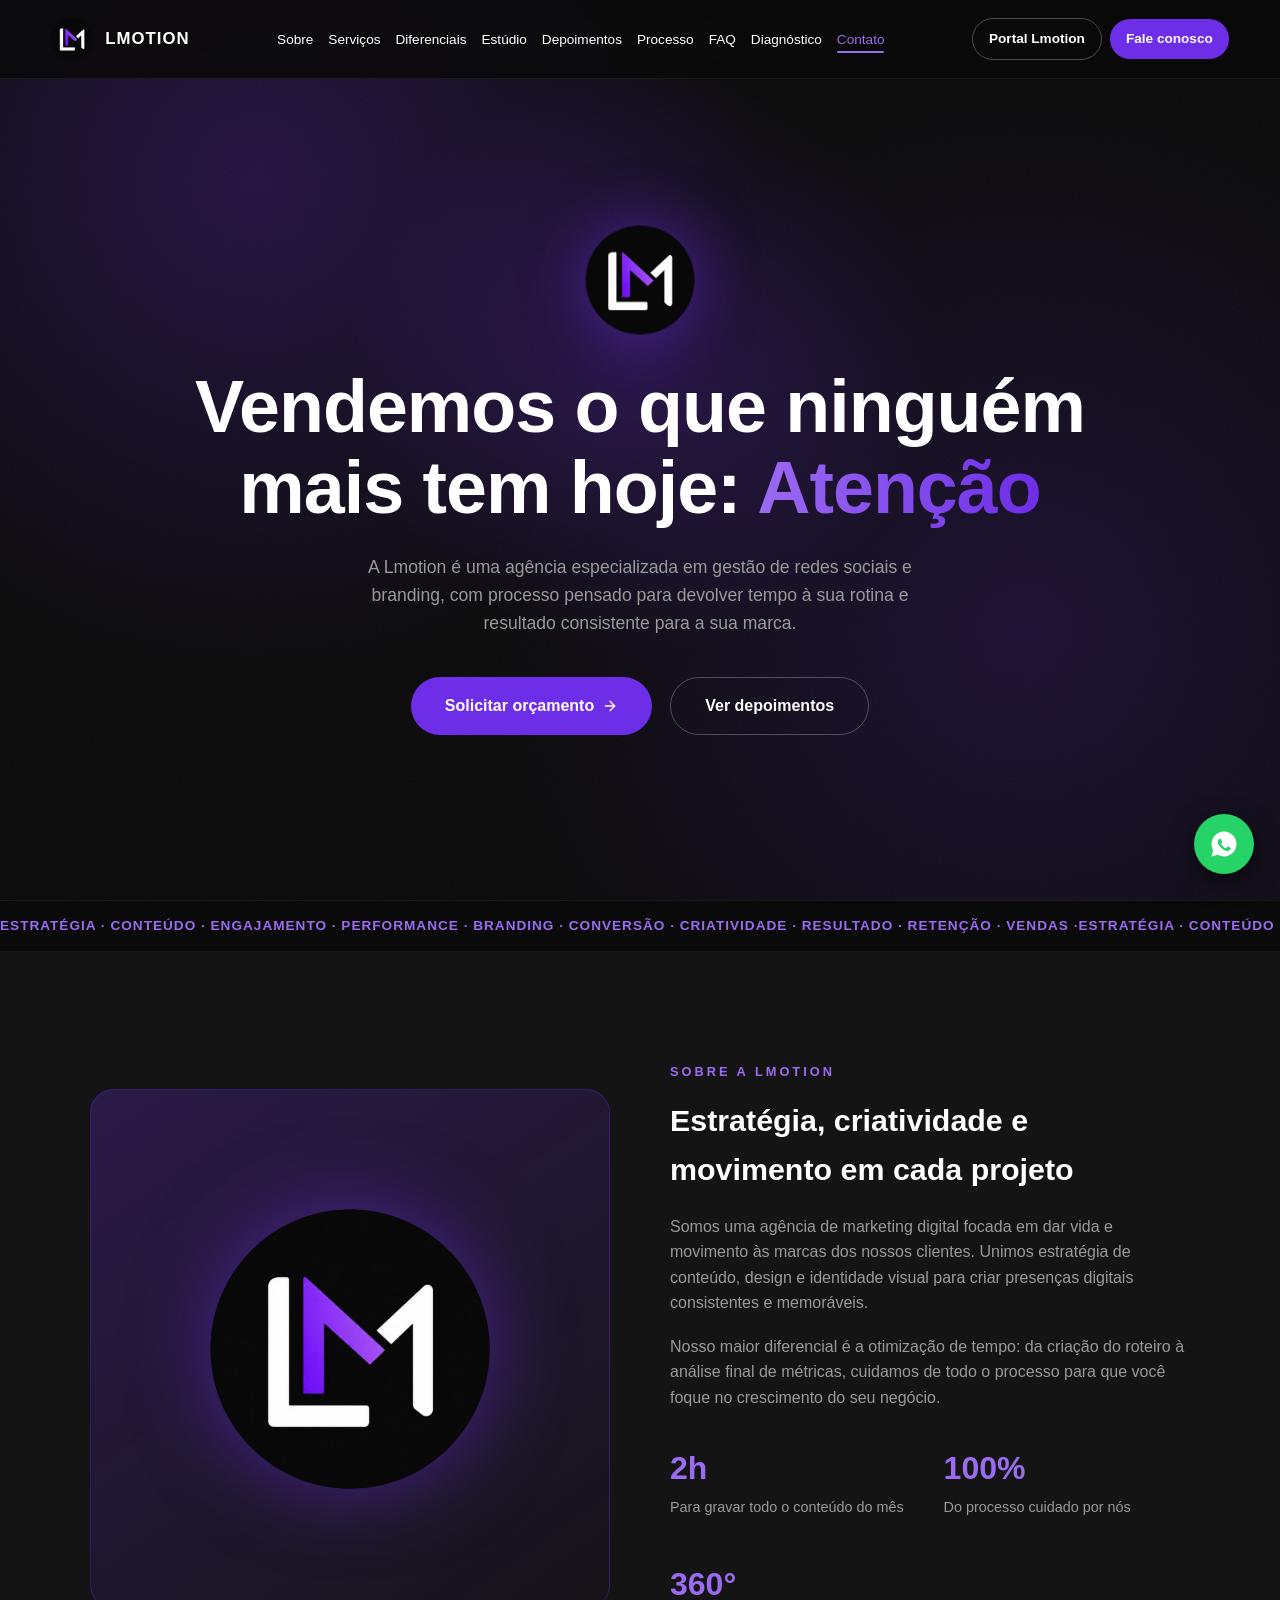
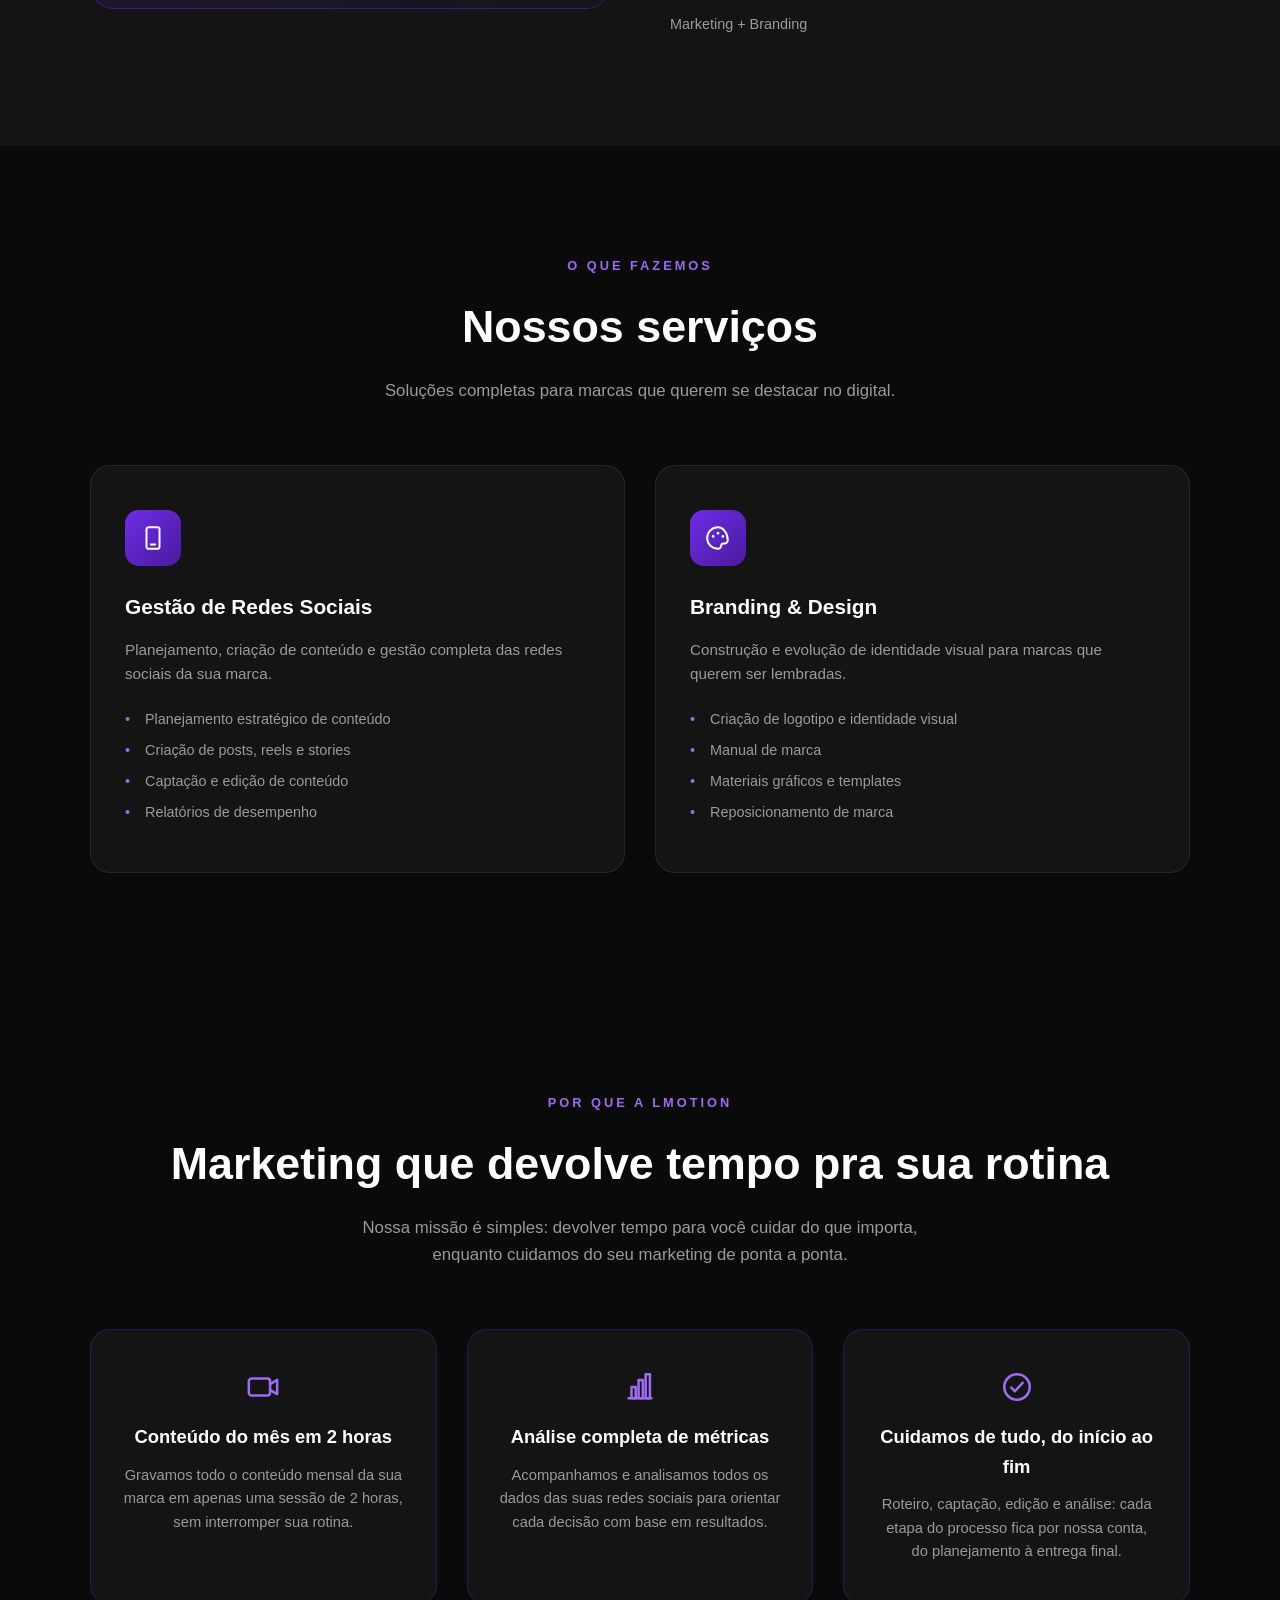
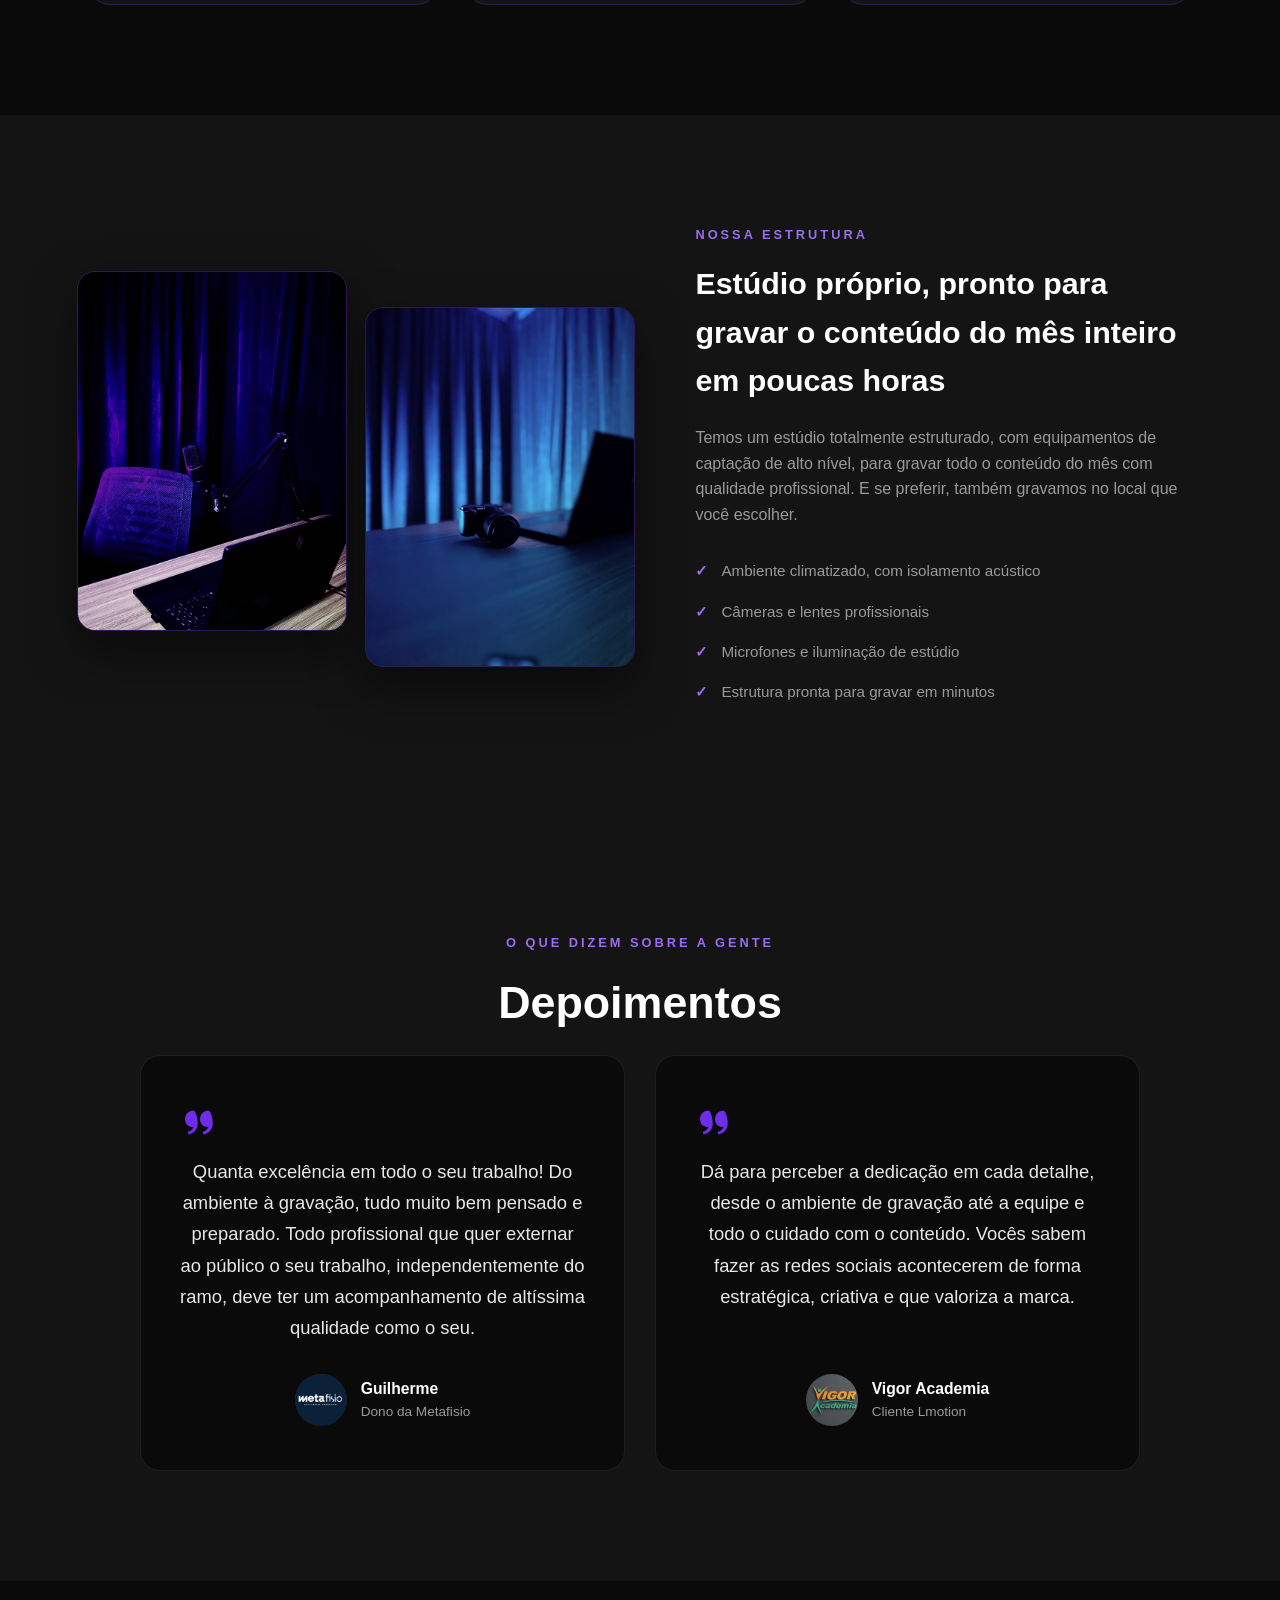
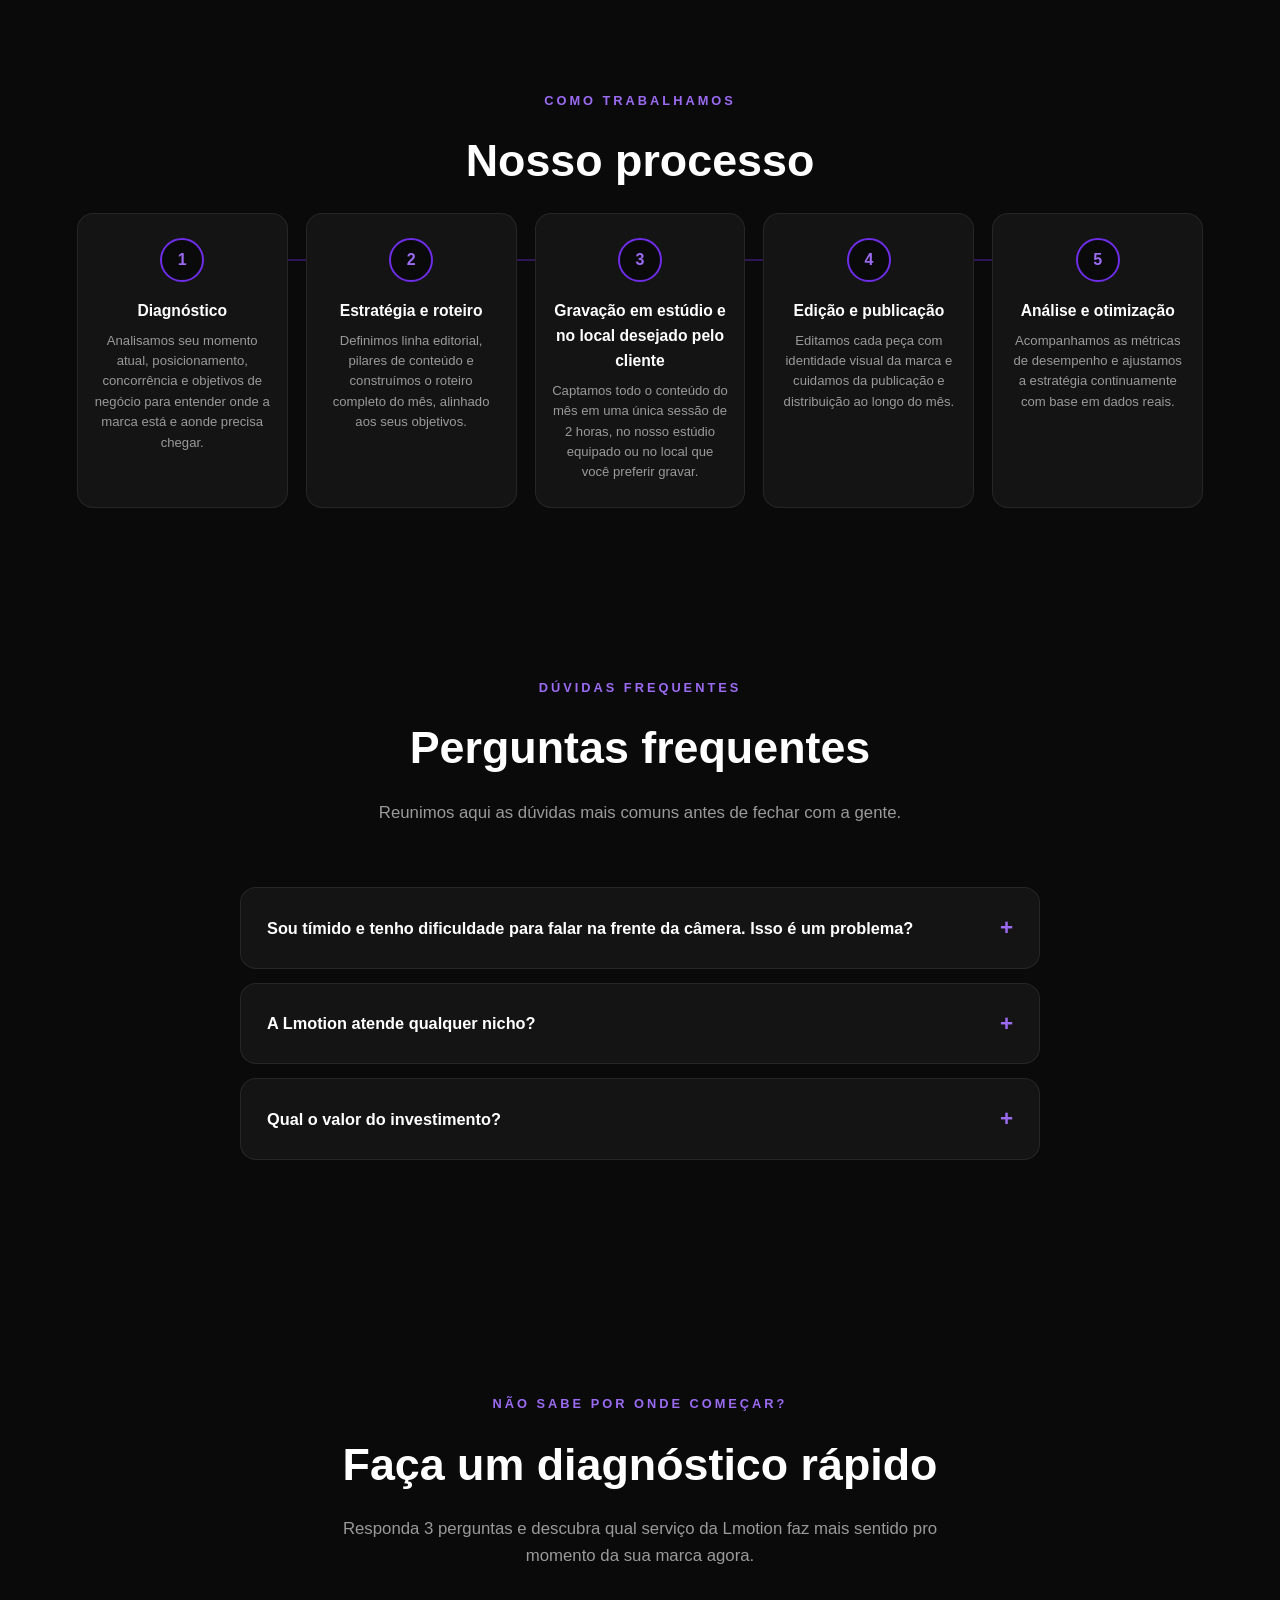
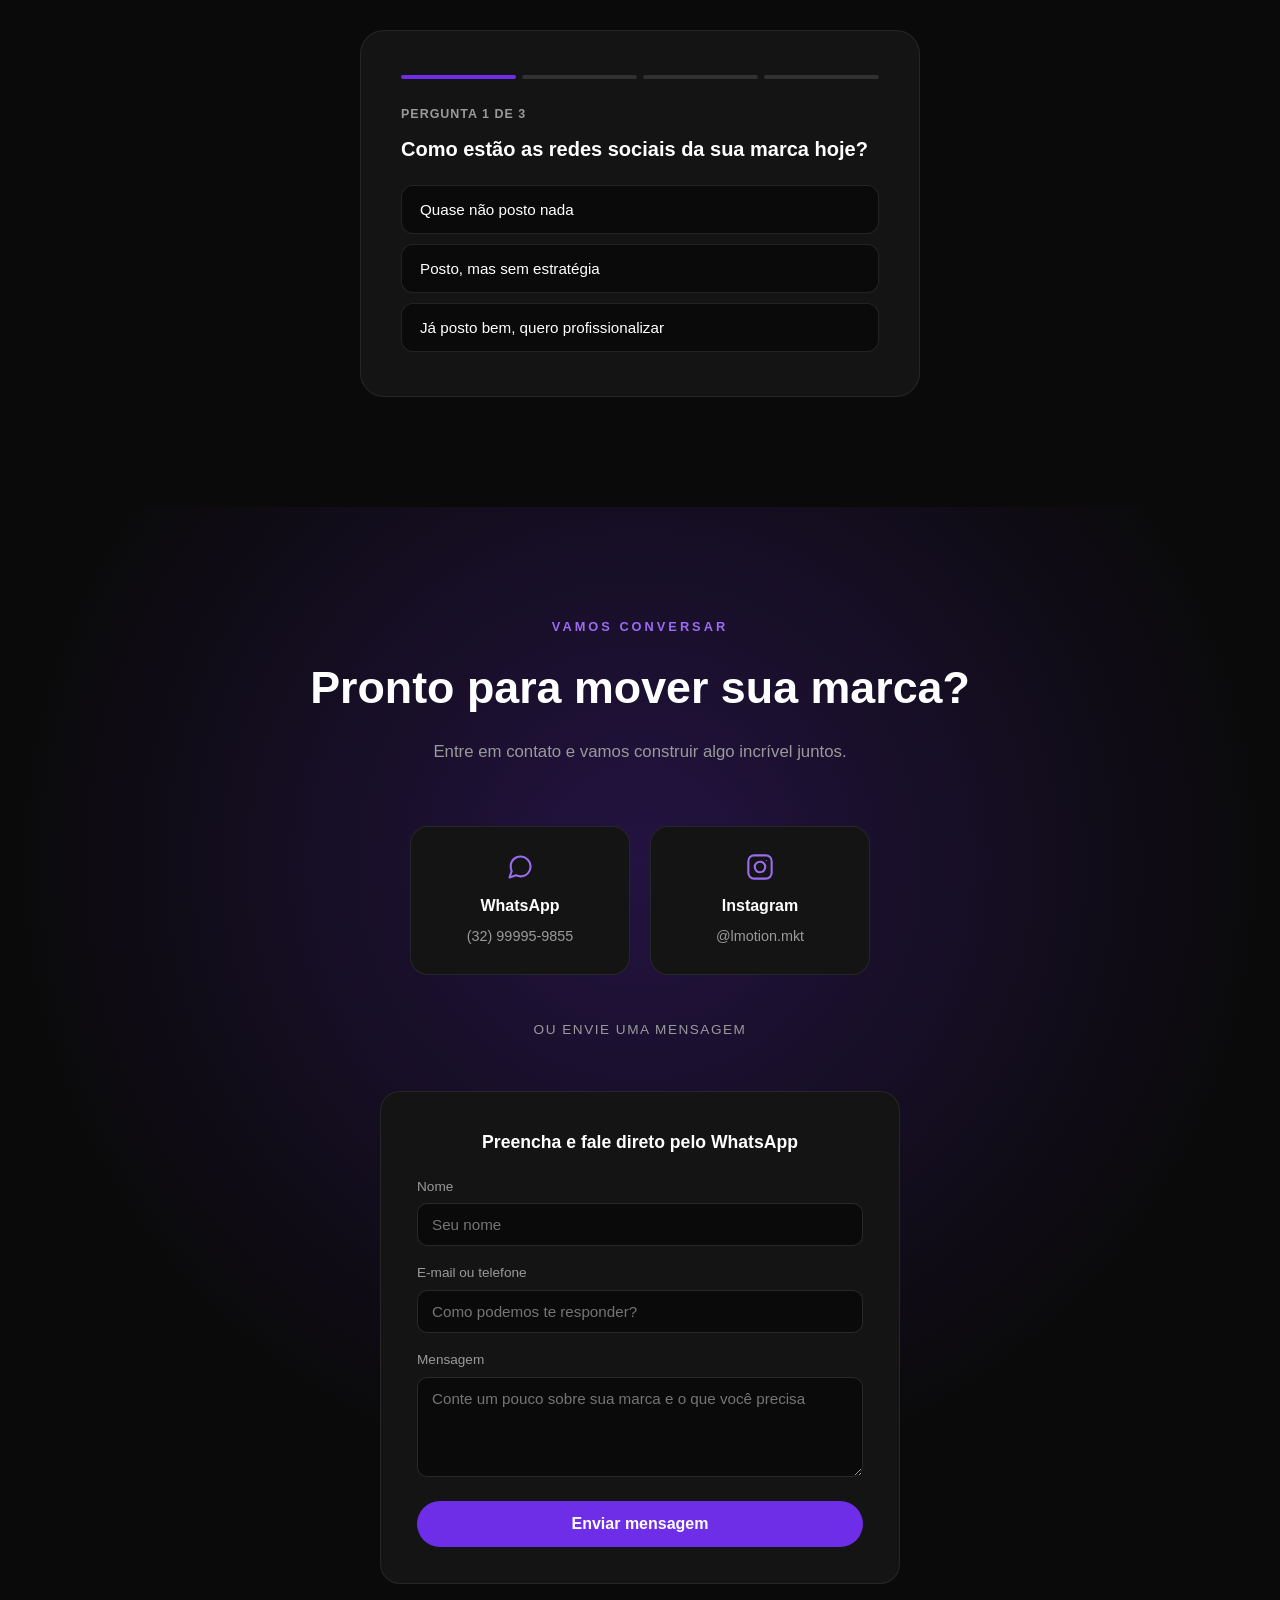
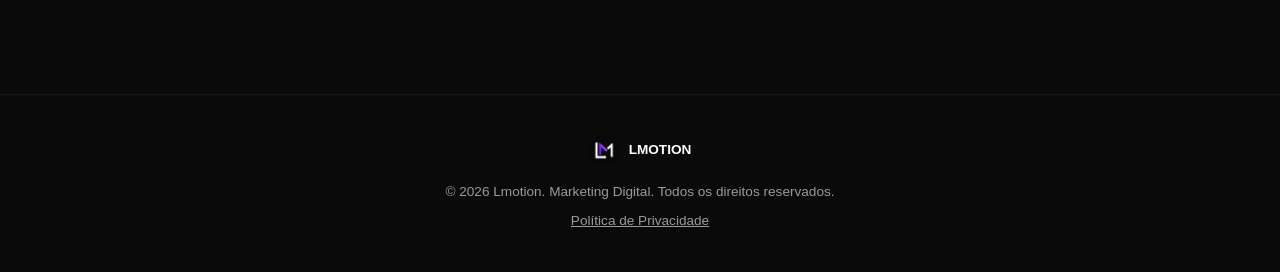
==== index.html @ c3082932 "Tutorial de primeiro acesso no portal do cliente; ajustes de formatacao desktop e mobile" ====
<!DOCTYPE html>
<html lang="pt-BR">
<head>
<meta charset="UTF-8">
<meta name="viewport" content="width=device-width, initial-scale=1.0">
<title>Lmotion | Agência de Marketing Digital</title>
<meta name="description" content="A Lmotion é uma agência de marketing digital especializada em gestão de redes sociais e branding. Cuidamos do roteiro, captação, edição e análise de métricas para otimizar sua rotina.">
<meta property="og:title" content="Lmotion | Agência de Marketing Digital">
<meta property="og:description" content="Gestão de redes sociais e branding com estúdio próprio. Cuidamos de tudo por você, do início ao fim.">
<meta property="og:image" content="assets/logo.png">
<meta property="og:type" content="website">
<link rel="icon" type="image/png" href="assets/favicon.png">
<script type="application/ld+json">
{
  "@context": "https://schema.org",
  "@type": "ProfessionalService",
  "name": "Lmotion",
  "image": "https://lmotion.com.br/assets/logo.png",
  "url": "https://lmotion.com.br",
  "telephone": "+5532999959855",
  "description": "Agência de marketing digital especializada em gestão de redes sociais e branding, com estúdio próprio para captação de conteúdo.",
  "address": {
    "@type": "PostalAddress",
    "addressLocality": "Juiz de Fora",
    "addressRegion": "MG",
    "addressCountry": "BR"
  },
  "sameAs": [
    "https://www.instagram.com/lmotion.mkt"
  ]
}
</script>
<script async src="https://www.googletagmanager.com/gtag/js?id=G-QRKTV648YV"></script>
<script>
  window.dataLayer = window.dataLayer || [];
  function gtag(){dataLayer.push(arguments);}
  gtag('js', new Date());
  gtag('config', 'G-QRKTV648YV');
</script>
<style>
  :root{
    --purple:#6e2de7;
    --purple-light:#9b6bf2;
    --black:#0a0a0a;
    --black-soft:#141414;
    --white:#ffffff;
    --gray:#9a9a9a;
  }
  *{margin:0;padding:0;box-sizing:border-box;}
  html{scroll-behavior:smooth;scrollbar-width:thin;scrollbar-color:var(--purple) var(--black);}
  ::-webkit-scrollbar{width:9px;}
  ::-webkit-scrollbar-track{background:var(--black);}
  ::-webkit-scrollbar-thumb{background:var(--purple);border-radius:10px;}
  ::-webkit-scrollbar-thumb:hover{background:var(--purple-light);}
  body{
    background:var(--black);
    color:var(--white);
    font-family:'Segoe UI', Helvetica, Arial, sans-serif;
    line-height:1.6;
    overflow-x:hidden;
  }
  a{text-decoration:none;color:inherit;}
  ul{list-style:none;}

  /* NAV */
  header{
    position:fixed;top:0;left:0;right:0;
    display:flex;align-items:center;justify-content:space-between;
    padding:20px 6%;
    z-index:1000;
    background:rgba(10,10,10,0.85);
    backdrop-filter:blur(10px);
    border-bottom:1px solid rgba(255,255,255,0.06);
  }
  .logo-wrap{display:flex;align-items:center;gap:12px;}
  .logo-wrap img{width:42px;height:42px;border-radius:50%;}
  .logo-wrap span{font-weight:700;font-size:1.2rem;letter-spacing:1px;}
  nav ul{display:flex;gap:36px;}
  nav a{font-size:0.95rem;font-weight:500;transition:color .25s;position:relative;}
  nav a:hover{color:var(--purple-light);}
  nav a.active{color:var(--purple-light);}
  nav a.active::after{
    content:"";position:absolute;left:0;right:0;bottom:-6px;height:2px;
    background:var(--purple-light);border-radius:2px;
  }
  .nav-cta{
    background:var(--purple);
    padding:10px 22px;border-radius:30px;
    font-weight:600;font-size:0.9rem;
    transition:transform .25s, box-shadow .25s;
  }
  .nav-cta:hover{transform:translateY(-2px);box-shadow:0 8px 20px rgba(110,45,231,0.4);}
  .nav-actions{display:flex;align-items:center;gap:12px;}
  .nav-client{
    background:transparent;
    border:1px solid rgba(255,255,255,0.25);
    color:var(--white);
    padding:9px 21px;border-radius:30px;
    font-weight:600;font-size:0.9rem;
    transition:border-color .25s, background .25s;
  }
  .nav-client:hover{border-color:var(--purple-light);background:rgba(110,45,231,0.12);}

  .menu-toggle{display:none;font-size:1.8rem;cursor:pointer;background:none;border:none;color:var(--white);z-index:1100;}
  .mobile-nav{
    position:fixed;top:0;right:-100%;width:78%;max-width:320px;height:100vh;
    background:var(--black-soft);border-left:1px solid rgba(255,255,255,0.08);
    padding:100px 32px 40px;z-index:1050;transition:right .35s ease;
    display:flex;flex-direction:column;gap:26px;
  }
  .mobile-nav.open{right:0;}
  .mobile-nav a{font-size:1.05rem;font-weight:600;color:#fff;}
  .mobile-nav .nav-cta{display:inline-block;text-align:center;width:fit-content;}
  .nav-overlay{
    position:fixed;inset:0;background:rgba(0,0,0,0.6);z-index:1040;
    opacity:0;pointer-events:none;transition:opacity .35s ease;
  }
  .nav-overlay.open{opacity:1;pointer-events:auto;}

  /* HERO */
  .hero{
    min-height:100vh;
    display:flex;flex-direction:column;align-items:center;justify-content:center;
    text-align:center;
    padding:140px 6% 80px;
    position:relative;
    overflow:hidden;
    background:
      radial-gradient(circle at 20% 20%, rgba(110,45,231,0.25), transparent 40%),
      radial-gradient(circle at 80% 70%, rgba(110,45,231,0.18), transparent 45%),
      var(--black);
  }
  .hero-spotlight{
    position:absolute;inset:0;pointer-events:none;
    background:radial-gradient(circle 420px at 50% 40%, rgba(110,45,231,0.25), transparent 70%);
    transition:background .2s ease;
  }
  .hero-grain{
    position:absolute;inset:0;width:100%;height:100%;pointer-events:none;opacity:0.04;z-index:0;
  }
  .hero > img, .hero > h1, .hero > p, .hero > .hero-btns{position:relative;z-index:1;}
  .marquee-strip{
    background:var(--black);padding:14px 0;overflow:hidden;
    border-top:1px solid rgba(255,255,255,0.06);border-bottom:1px solid rgba(255,255,255,0.06);
  }
  .marquee-track{
    display:flex;white-space:nowrap;width:max-content;
    animation:marquee-scroll 30s linear infinite;
  }
  .marquee-track span{
    color:var(--purple-light);font-weight:600;font-size:0.85rem;
    letter-spacing:1px;text-transform:uppercase;
  }
  @keyframes marquee-scroll{
    from{transform:translateX(0);}
    to{transform:translateX(-50%);}
  }
  .hero img.hero-logo{
    width:110px;height:110px;border-radius:50%;object-fit:cover;
    margin-bottom:32px;
    box-shadow:0 0 60px rgba(110,45,231,0.5);
    animation:float 5s ease-in-out infinite;
  }
  @keyframes float{
    0%,100%{transform:translateY(0);}
    50%{transform:translateY(-14px);}
  }
  .hero h1{
    font-size:clamp(2.4rem,6vw,4.6rem);
    font-weight:800;
    line-height:1.1;
    max-width:900px;
    margin-bottom:24px;
    letter-spacing:-1px;
  }
  .hero h1 span{
    background:linear-gradient(90deg, var(--purple-light), var(--purple));
    -webkit-background-clip:text;
    background-clip:text;
    color:transparent;
  }
  .hero p{
    max-width:560px;
    color:var(--gray);
    font-size:1.1rem;
    margin-bottom:40px;
  }
  .hero-btns{display:flex;gap:18px;flex-wrap:wrap;justify-content:center;}
  .btn-primary, .btn-secondary{
    padding:15px 34px;border-radius:32px;font-weight:600;font-size:1rem;
    transition:all .25s;
  }
  .btn-primary{
    background:var(--purple);color:#fff;
    display:inline-flex;align-items:center;gap:8px;
  }
  .btn-primary:hover{transform:translateY(-3px);box-shadow:0 10px 28px rgba(110,45,231,0.45);}
  .btn-arrow{display:inline-flex;transition:transform .3s ease;}
  .btn-primary:hover .btn-arrow{transform:translateX(5px);}
  .btn-secondary{
    border:1.5px solid rgba(255,255,255,0.25);color:#fff;
  }
  .btn-secondary:hover{border-color:var(--purple-light);color:var(--purple-light);}

  /* SECTION SHARED */
  section{padding:110px 6%;}
  .section-tag{
    color:var(--purple-light);text-transform:uppercase;
    letter-spacing:3px;font-size:0.8rem;font-weight:700;margin-bottom:14px;display:block;text-align:center;
  }
  .section-title{
    text-align:center;font-size:clamp(2rem,4vw,2.8rem);font-weight:800;margin-bottom:16px;
  }
  .section-desc{
    text-align:center;max-width:620px;margin:0 auto 60px;color:var(--gray);font-size:1.05rem;
  }

  /* ABOUT */
  .about{background:var(--black-soft);}
  .about-grid{
    display:grid;grid-template-columns:1fr 1fr;gap:60px;align-items:center;max-width:1100px;margin:0 auto;
  }
  .about-visual{
    aspect-ratio:1/1;border-radius:24px;
    background:linear-gradient(145deg, rgba(110,45,231,0.25), rgba(110,45,231,0.02));
    border:1px solid rgba(110,45,231,0.3);
    display:flex;align-items:center;justify-content:center;
  }
  .about-visual img{width:55%;border-radius:50%;object-fit:cover;filter:drop-shadow(0 0 40px rgba(110,45,231,0.5));}
  .about-text h3{font-size:1.9rem;margin-bottom:20px;font-weight:800;}
  .about-text p{color:var(--gray);margin-bottom:18px;}
  .about-stats{display:flex;gap:40px;margin-top:32px;flex-wrap:wrap;}
  .stat h4{font-size:2rem;color:var(--purple-light);font-weight:800;}
  .stat span{color:var(--gray);font-size:0.9rem;}

  /* SERVICES */
  .services-grid{
    display:grid;grid-template-columns:repeat(auto-fit,minmax(300px,1fr));
    gap:30px;max-width:1100px;margin:0 auto;
  }
  .service-card{
    background:var(--black-soft);
    border:1px solid rgba(255,255,255,0.08);
    border-radius:20px;padding:44px 34px;
    transition:transform .3s, border-color .3s, background .3s;
  }
  .service-card:hover{
    transform:translateY(-8px);
    border-color:var(--purple);
    background:rgba(110,45,231,0.06);
    box-shadow:0 0 0 1px rgba(110,45,231,0.3), 0 20px 40px rgba(110,45,231,0.15);
  }
  .service-icon{
    width:56px;height:56px;border-radius:14px;
    background:linear-gradient(135deg, var(--purple), #4a1a9e);
    display:flex;align-items:center;justify-content:center;
    margin-bottom:24px;
  }
  .service-icon svg{width:26px;height:26px;color:#fff;}
  .service-card h3{font-size:1.3rem;margin-bottom:14px;font-weight:700;}
  .service-card p{color:var(--gray);font-size:0.95rem;margin-bottom:18px;}
  .service-card ul li{color:var(--gray);font-size:0.9rem;padding:4px 0;padding-left:20px;position:relative;}
  .service-card ul li::before{
    content:"•";position:absolute;left:0;color:var(--purple-light);
  }

  /* DIFERENCIAIS */
  .diff-grid{
    display:grid;grid-template-columns:repeat(auto-fit,minmax(280px,1fr));
    gap:30px;max-width:1100px;margin:0 auto;
  }
  .diff-card{
    background:var(--black-soft);
    border:1px solid rgba(110,45,231,0.25);
    border-radius:20px;padding:40px 32px;text-align:center;
    transition:transform .3s, border-color .3s;
  }
  .diff-card:hover{transform:translateY(-8px);border-color:var(--purple);box-shadow:0 0 0 1px rgba(110,45,231,0.3), 0 20px 40px rgba(110,45,231,0.15);}
  .diff-card .diff-icon{margin-bottom:18px;display:flex;justify-content:center;}
  .diff-card .diff-icon svg{width:34px;height:34px;color:var(--purple-light);}
  .diff-card h3{font-size:1.15rem;margin-bottom:12px;font-weight:700;}
  .diff-card p{color:var(--gray);font-size:0.92rem;}

  /* STUDIO */
  .studio{background:var(--black-soft);}
  .studio-wrap{
    display:grid;grid-template-columns:1.1fr 1fr;gap:60px;
    max-width:1150px;margin:0 auto;align-items:center;
  }
  .studio-gallery{
    display:grid;grid-template-columns:1fr 1fr;gap:18px;
  }
  .photo-frame{
    position:relative;border-radius:18px;overflow:hidden;
    border:1px solid rgba(110,45,231,0.3);
    box-shadow:0 20px 50px rgba(0,0,0,0.5);
    aspect-ratio:3/4;
    width:100%;min-width:0;
  }
  .photo-frame img{
    width:100%;height:100%;object-fit:cover;display:block;
    filter:saturate(0.85) contrast(1.05);
  }
  .photo-frame::after{
    content:"";position:absolute;inset:0;
    background:linear-gradient(135deg, rgba(110,45,231,0.4), rgba(10,5,20,0.35));
    mix-blend-mode:color;pointer-events:none;
  }
  .studio-gallery .photo-frame:nth-child(2){margin-top:36px;}
  .studio-text span.section-tag{text-align:left;}
  .studio-text h3{font-size:1.9rem;margin-bottom:20px;font-weight:800;}
  .studio-text p{color:var(--gray);margin-bottom:18px;}
  .studio-list{margin-top:24px;}
  .studio-list li{
    color:var(--gray);padding:8px 0;padding-left:26px;position:relative;font-size:0.95rem;
  }
  .studio-list li::before{
    content:"✓";position:absolute;left:0;color:var(--purple-light);font-weight:700;
  }

  /* PORTFOLIO / CASES */
  .portfolio{background:var(--black-soft);}
  .portfolio-grid{
    display:grid;grid-template-columns:repeat(auto-fit,minmax(280px,1fr));
    gap:26px;max-width:1150px;margin:0 auto;
  }
  .case-card{
    border-radius:20px;overflow:hidden;
    background:var(--black);
    border:1px solid rgba(255,255,255,0.08);
    transition:transform .3s;
  }
  .case-card:hover{transform:translateY(-6px);}
  .case-thumb{
    height:200px;
    background:linear-gradient(135deg, rgba(110,45,231,0.35), rgba(0,0,0,0.6));
    display:flex;align-items:center;justify-content:center;
    color:rgba(255,255,255,0.35);
    font-size:0.85rem;font-weight:600;letter-spacing:1px;text-transform:uppercase;
    border-bottom:1px solid rgba(255,255,255,0.08);
  }
  .case-info{padding:24px;}
  .case-info span{
    color:var(--purple-light);font-size:0.75rem;text-transform:uppercase;
    letter-spacing:1.5px;font-weight:700;
  }
  .case-info h4{margin:10px 0 8px;font-size:1.15rem;}
  .case-info p{color:var(--gray);font-size:0.9rem;}
  .portfolio-note{
    text-align:center;color:var(--gray);font-size:0.9rem;margin-top:40px;
    max-width:500px;margin-left:auto;margin-right:auto;
  }

  /* TESTIMONIALS */
  .testimonials{background:var(--black-soft);}
  .testimonials-grid{
    display:grid;grid-template-columns:repeat(auto-fit,minmax(300px,1fr));
    gap:30px;max-width:1000px;margin:0 auto;
  }
  .testimonial-card{
    display:flex;flex-direction:column;
    background:var(--black);
    border:1px solid rgba(255,255,255,0.08);border-radius:20px;
    padding:44px 38px;text-align:center;
    transition:transform .3s, border-color .3s, box-shadow .3s;
  }
  .testimonial-card:hover{
    transform:translateY(-6px);border-color:var(--purple);
    box-shadow:0 0 0 1px rgba(110,45,231,0.3), 0 20px 40px rgba(110,45,231,0.15);
  }
  .testimonial-quote{color:var(--purple);margin-bottom:20px;}
  .testimonial-text{color:#e8e8e8;font-size:1.15rem;line-height:1.7;margin:0 0 30px;flex:1;}
  .testimonial-author{display:flex;align-items:center;justify-content:center;gap:14px;margin-top:auto;}
  .testimonial-author img{width:52px;height:52px;border-radius:50%;object-fit:cover;flex-shrink:0;}
  .testimonial-name{color:#fff;font-weight:700;font-size:0.98rem;text-align:left;}
  .testimonial-role{color:var(--gray);font-size:0.85rem;text-align:left;}

  /* PROCESS */
  .process-grid{
    display:grid;grid-template-columns:repeat(5,1fr);
    gap:18px;max-width:1180px;margin:0 auto;position:relative;
  }
  .process-grid::before{
    content:"";position:absolute;top:46px;left:10%;right:10%;height:2px;
    background:rgba(110,45,231,0.35);z-index:0;
  }
  .process-step{
    position:relative;z-index:1;text-align:center;padding:24px 16px;
    background:var(--black-soft);border:1px solid rgba(255,255,255,0.08);
    border-radius:16px;
    transition:transform .3s, border-color .3s, box-shadow .3s;
  }
  .process-step:hover{
    transform:translateY(-6px);border-color:var(--purple);
    box-shadow:0 0 0 1px rgba(110,45,231,0.3), 0 16px 32px rgba(110,45,231,0.15);
  }
  .process-step .num{
    position:relative;z-index:1;
    width:44px;height:44px;border-radius:50%;
    border:2px solid var(--purple);color:var(--purple-light);
    background:var(--black);
    display:flex;align-items:center;justify-content:center;
    font-weight:800;margin:0 auto 16px;font-size:1rem;
  }
  .process-step h4{margin-bottom:8px;font-size:0.98rem;}
  .process-step p{color:var(--gray);font-size:0.82rem;line-height:1.55;}
  #processo{padding-bottom:60px;}
  @media(max-width:900px){
    .process-grid{grid-template-columns:1fr;gap:16px;}
    .process-grid::before{display:none;}
  }

  /* FAQ */
  .faq-wrap{max-width:800px;margin:0 auto;}
  .faq-item{
    background:var(--black-soft);
    border:1px solid rgba(255,255,255,0.08);
    border-radius:16px;margin-bottom:14px;overflow:hidden;
    transition:border-color .25s;
  }
  .faq-item[open]{border-color:rgba(110,45,231,0.4);}
  .faq-item summary{
    padding:22px 26px;cursor:pointer;font-weight:600;font-size:1.02rem;
    list-style:none;display:flex;align-items:center;justify-content:space-between;gap:16px;
  }
  .faq-item summary::-webkit-details-marker{display:none;}
  .faq-item summary::after{
    content:"+";font-size:1.4rem;color:var(--purple-light);flex-shrink:0;
    transition:transform .25s;
  }
  .faq-item[open] summary::after{transform:rotate(45deg);}
  .faq-item p{
    padding:0 26px 22px;color:var(--gray);font-size:0.95rem;
  }

  /* DIAGNÓSTICO */
  .diag-card{
    max-width:560px;margin:0 auto;
    background:var(--black-soft);
    border:1px solid rgba(255,255,255,0.08);
    border-radius:24px;padding:44px 40px;
  }
  .diag-steps{display:flex;gap:6px;margin-bottom:26px;}
  .diag-step-dot{height:4px;flex:1;border-radius:4px;background:rgba(255,255,255,0.12);transition:background .25s ease;}
  .diag-step-dot.done{background:var(--purple);}
  .diag-qlabel{color:var(--gray);font-size:0.78rem;font-weight:700;text-transform:uppercase;letter-spacing:1px;margin-bottom:10px;}
  .diag-qtitle{font-size:1.25rem;font-weight:800;margin-bottom:22px;line-height:1.4;}
  .diag-opts{display:flex;flex-direction:column;gap:10px;}
  .diag-opt{
    text-align:left;background:var(--black);
    border:1px solid rgba(255,255,255,0.1);color:#fff;
    padding:15px 18px;border-radius:12px;font-size:0.95rem;font-family:inherit;
    cursor:pointer;transition:border-color .2s ease,background .2s ease,transform .2s ease;
  }
  .diag-opt:hover{border-color:var(--purple-light);background:rgba(110,45,231,0.08);transform:translateX(2px);}
  .diag-result{text-align:center;padding:6px 0 2px;}
  .diag-result-icon{
    width:56px;height:56px;border-radius:50%;
    background:rgba(110,45,231,0.15);
    display:flex;align-items:center;justify-content:center;
    font-size:1.5rem;margin:0 auto 18px;
  }
  .diag-result-tag{color:var(--gray);font-size:0.78rem;font-weight:700;text-transform:uppercase;letter-spacing:1px;margin-bottom:8px;}
  .diag-result-titulo{font-size:1.5rem;font-weight:800;margin-bottom:14px;}
  .diag-result-blurb{color:var(--gray);font-size:0.95rem;line-height:1.65;margin-bottom:20px;}
  .diag-bars{background:var(--black);border:1px solid rgba(255,255,255,0.08);border-radius:16px;padding:18px 20px;margin-bottom:26px;text-align:left;}
  .diag-bars-label{color:var(--gray);font-size:0.78rem;margin-bottom:14px;}
  .diag-bar-row{margin-bottom:12px;}
  .diag-bar-row:last-of-type{margin-bottom:14px;}
  .diag-bar-row-head{display:flex;justify-content:space-between;align-items:baseline;margin-bottom:5px;}
  .diag-bar-name{font-size:0.85rem;color:var(--gray);}
  .diag-bar-name.active{color:var(--purple-light);font-weight:700;}
  .diag-bar-track{background:rgba(255,255,255,0.08);border-radius:6px;height:10px;overflow:hidden;}
  .diag-bar-fill{height:100%;border-radius:6px;}
  .diag-bar-fill.low{background:rgba(255,255,255,0.25);width:20%;}
  .diag-bar-fill.high{background:var(--purple);width:100%;}
  .diag-bar-val{font-size:0.85rem;color:var(--gray);font-weight:700;}
  .diag-bar-val.active{color:var(--purple-light);}
  .diag-bars-translate{color:var(--gray);font-size:0.85rem;line-height:1.6;margin-top:4px;padding-top:12px;border-top:1px solid rgba(255,255,255,0.08);}
  .diag-bars-note{color:var(--gray);font-size:0.7rem;margin-top:12px;opacity:0.75;line-height:1.5;}
  .diag-result-btn{
    display:inline-flex;align-items:center;justify-content:center;gap:8px;
    background:var(--purple);color:#fff;font-weight:600;font-size:0.98rem;
    padding:15px 28px;border-radius:30px;text-decoration:none;
    transition:transform .25s, box-shadow .25s;
  }
  .diag-result-btn:hover{transform:translateY(-2px);box-shadow:0 10px 28px rgba(110,45,231,0.45);}
  @media(max-width:600px){
    .diag-card{padding:32px 24px;}
  }

  /* CONTACT */
  .contact{
    background:radial-gradient(circle at 50% 30%, rgba(110,45,231,0.25), var(--black) 60%);
    text-align:center;
  }
  .contact-buttons{
    display:flex;gap:20px;justify-content:center;flex-wrap:wrap;margin-top:40px;
  }
  .contact-card{
    background:var(--black-soft);
    border:1px solid rgba(255,255,255,0.08);
    padding:26px 34px;border-radius:18px;
    min-width:220px;
    transition:transform .25s, border-color .25s;
  }
  .contact-card:hover{transform:translateY(-6px);border-color:var(--purple);}
  .contact-card .c-icon{margin-bottom:12px;display:flex;justify-content:center;}
  .contact-card .c-icon svg{width:28px;height:28px;color:var(--purple-light);}
  .contact-card h4{font-size:1rem;margin-bottom:6px;}
  .contact-card p{color:var(--gray);font-size:0.9rem;}

  /* FLOATING WHATSAPP BUTTON */
  .float-whatsapp{
    position:fixed;bottom:26px;right:26px;z-index:999;
    width:60px;height:60px;border-radius:50%;
    background:#25D366;
    display:flex;align-items:center;justify-content:center;
    box-shadow:0 8px 24px rgba(0,0,0,0.5);
    font-size:1.7rem;
    transition:transform .25s;
  }
  .float-whatsapp:hover{transform:scale(1.08);}
  .float-whatsapp svg{width:30px;height:30px;}

  /* SCROLL REVEAL */
  .reveal{opacity:0;transform:translateY(24px);transition:opacity .7s ease, transform .7s ease;}
  .reveal.is-visible{opacity:1;transform:translateY(0);}

  /* CONTACT FORM */
  .contact-form{
    max-width:520px;margin:50px auto 0;text-align:left;
    background:var(--black-soft);
    border:1px solid rgba(255,255,255,0.08);
    border-radius:20px;padding:36px;
  }
  .contact-form h4{font-size:1.1rem;margin-bottom:20px;text-align:center;}
  .form-group{margin-bottom:16px;}
  .form-group label{display:block;font-size:0.85rem;color:var(--gray);margin-bottom:6px;}
  .form-group input, .form-group textarea{
    width:100%;padding:12px 14px;border-radius:10px;
    background:var(--black);border:1px solid rgba(255,255,255,0.12);
    color:#fff;font-family:inherit;font-size:0.95rem;
    outline:none;transition:border-color .25s;
  }
  .form-group input:focus, .form-group textarea:focus{border-color:var(--purple);}
  .form-group textarea{resize:vertical;min-height:100px;}
  .contact-form button{
    width:100%;padding:14px;border:none;border-radius:30px;
    background:var(--purple);color:#fff;font-weight:600;font-size:1rem;cursor:pointer;
    transition:transform .25s, box-shadow .25s;
  }
  .contact-form button:hover{transform:translateY(-2px);box-shadow:0 10px 28px rgba(110,45,231,0.45);}
  .form-divider{
    text-align:center;color:var(--gray);font-size:0.85rem;margin:44px 0 0;
    text-transform:uppercase;letter-spacing:1.5px;
  }

  footer{
    padding:40px 6%;text-align:center;color:var(--gray);
    border-top:1px solid rgba(255,255,255,0.06);font-size:0.85rem;
  }
  footer .f-logo{display:flex;align-items:center;justify-content:center;gap:10px;margin-bottom:16px;}
  footer .f-logo img{width:30px;height:30px;border-radius:50%;}
  footer .f-logo span{font-weight:700;color:#fff;}

  .nav-cta,.nav-client{white-space:nowrap;}
  nav a{white-space:nowrap;}
  @media(max-width:1500px){
    header{padding:18px 4%;}
    nav ul{gap:22px;}
    nav a{font-size:0.9rem;}
    .nav-actions{gap:8px;}
    .nav-client,.nav-cta{padding:9px 16px;font-size:0.85rem;}
  }
  @media(max-width:1280px){
    nav ul{gap:15px;}
    nav a{font-size:0.85rem;}
    .logo-wrap span{font-size:1.05rem;}
  }
  @media(max-width:1130px){
    nav{display:none;}
    .nav-actions{display:none;}
    .menu-toggle{display:block;}
  }
  @media(max-width:900px){
    nav{display:none;}
    .nav-actions{display:none;}
    .menu-toggle{display:block;}
    .about-grid{grid-template-columns:1fr;}
    .about-visual{max-width:320px;margin:0 auto;}
    .studio-wrap{grid-template-columns:1fr;}
    .studio-gallery .photo-frame:nth-child(2){margin-top:0;}
  }
</style>
</head>
<body>

<header>
  <div class="logo-wrap">
    <img src="assets/logo.png" alt="Lmotion logo">
    <span>LMOTION</span>
  </div>
  <nav>
    <ul>
      <li><a href="#sobre">Sobre</a></li>
      <li><a href="#servicos">Serviços</a></li>
      <li><a href="#diferenciais">Diferenciais</a></li>
      <li><a href="#estudio">Estúdio</a></li>
      <li><a href="#depoimentos">Depoimentos</a></li>
      <li><a href="#processo">Processo</a></li>
      <li><a href="#faq">FAQ</a></li>
      <li><a href="#diagnostico">Diagnóstico</a></li>
      <li><a href="#contato">Contato</a></li>
    </ul>
  </nav>
  <div class="nav-actions">
    <a href="/portal/" target="_blank" rel="noopener" class="nav-client">Portal Lmotion</a>
    <a href="https://wa.me/5532999959855" target="_blank" rel="noopener" class="nav-cta">Fale conosco</a>
  </div>
  <button class="menu-toggle" id="menuToggle" aria-label="Abrir menu">☰</button>
</header>

<div class="nav-overlay" id="navOverlay"></div>
<nav class="mobile-nav" id="mobileNav">
  <a href="#sobre">Sobre</a>
  <a href="#servicos">Serviços</a>
  <a href="#diferenciais">Diferenciais</a>
  <a href="#estudio">Estúdio</a>
  <a href="#depoimentos">Depoimentos</a>
  <a href="#processo">Processo</a>
  <a href="#faq">FAQ</a>
  <a href="#diagnostico">Diagnóstico</a>
  <a href="#contato">Contato</a>
  <a href="/portal/" target="_blank" rel="noopener" class="nav-client">Portal Lmotion</a>
  <a href="https://wa.me/5532999959855" target="_blank" rel="noopener" class="nav-cta">Fale conosco</a>
</nav>

<section class="hero">
  <div class="hero-spotlight" id="heroSpotlight"></div>
  <svg class="hero-grain" aria-hidden="true"><filter id="grainFilter"><feTurbulence type="fractalNoise" baseFrequency="0.85" numOctaves="2" stitchTiles="stitch"/></filter><rect width="100%" height="100%" filter="url(#grainFilter)"/></svg>
  <img src="assets/logo.png" alt="Lmotion" class="hero-logo">
  <h1>Vendemos o que ninguém mais tem hoje: <span>Atenção</span></h1>
  <p>A Lmotion é uma agência especializada em gestão de redes sociais e branding, com processo pensado para devolver tempo à sua rotina e resultado consistente para a sua marca.</p>
  <div class="hero-btns">
    <a href="https://wa.me/5532999959855" target="_blank" rel="noopener" class="btn-primary">Solicitar orçamento<span class="btn-arrow"><svg width="16" height="16" viewBox="0 0 24 24" fill="none" stroke="currentColor" stroke-width="2" stroke-linecap="round" stroke-linejoin="round"><line x1="5" y1="12" x2="19" y2="12"/><polyline points="12 5 19 12 12 19"/></svg></span></a>
    <a href="#depoimentos" class="btn-secondary">Ver depoimentos</a>
  </div>
</section>

<div class="marquee-strip">
  <div class="marquee-track">
    <span>Estratégia · Conteúdo · Engajamento · Performance · Branding · Conversão · Criatividade · Resultado · Retenção · Vendas · </span>
    <span>Estratégia · Conteúdo · Engajamento · Performance · Branding · Conversão · Criatividade · Resultado · Retenção · Vendas · </span>
  </div>
</div>

<section class="about" id="sobre">
  <div class="about-grid">
    <div class="about-visual">
      <img src="assets/logo.png" alt="Lmotion" loading="lazy">
    </div>
    <div class="about-text">
      <span class="section-tag" style="text-align:left;">Sobre a Lmotion</span>
      <h3>Estratégia, criatividade e movimento em cada projeto</h3>
      <p>Somos uma agência de marketing digital focada em dar vida e movimento às marcas dos nossos clientes. Unimos estratégia de conteúdo, design e identidade visual para criar presenças digitais consistentes e memoráveis.</p>
      <p>Nosso maior diferencial é a otimização de tempo: da criação do roteiro à análise final de métricas, cuidamos de todo o processo para que você foque no crescimento do seu negócio.</p>
      <div class="about-stats">
        <div class="stat">
          <h4 class="counter" data-target="2" data-suffix="h">0h</h4>
          <span>Para gravar todo o conteúdo do mês</span>
        </div>
        <div class="stat">
          <h4 class="counter" data-target="100" data-suffix="%">0%</h4>
          <span>Do processo cuidado por nós</span>
        </div>
        <div class="stat">
          <h4 class="counter" data-target="360" data-suffix="°">0°</h4>
          <span>Marketing + Branding</span>
        </div>
      </div>
    </div>
  </div>
</section>

<section id="servicos">
  <span class="section-tag">O que fazemos</span>
  <h2 class="section-title">Nossos serviços</h2>
  <p class="section-desc">Soluções completas para marcas que querem se destacar no digital.</p>
  <div class="services-grid">
    <div class="service-card">
      <div class="service-icon"><svg viewBox="0 0 24 24" fill="none" stroke="currentColor" stroke-width="1.8" stroke-linecap="round" stroke-linejoin="round"><rect x="6" y="2" width="12" height="20" rx="2"/><line x1="10" y1="18" x2="14" y2="18"/></svg></div>
      <h3>Gestão de Redes Sociais</h3>
      <p>Planejamento, criação de conteúdo e gestão completa das redes sociais da sua marca.</p>
      <ul>
        <li>Planejamento estratégico de conteúdo</li>
        <li>Criação de posts, reels e stories</li>
        <li>Captação e edição de conteúdo</li>
        <li>Relatórios de desempenho</li>
      </ul>
    </div>
    <div class="service-card">
      <div class="service-icon"><svg viewBox="0 0 24 24" fill="none" stroke="currentColor" stroke-width="1.8" stroke-linecap="round" stroke-linejoin="round"><path d="M12 2a10 10 0 1 0 0 20 3 3 0 0 0 3-3 2 2 0 0 1 2-2h1a3 3 0 0 0 3-3c0-6.6-4.5-12-9-12z"/><circle cx="7.5" cy="10.5" r="1.2" fill="currentColor" stroke="none"/><circle cx="12" cy="7.5" r="1.2" fill="currentColor" stroke="none"/><circle cx="16.5" cy="10.5" r="1.2" fill="currentColor" stroke="none"/></svg></div>
      <h3>Branding & Design</h3>
      <p>Construção e evolução de identidade visual para marcas que querem ser lembradas.</p>
      <ul>
        <li>Criação de logotipo e identidade visual</li>
        <li>Manual de marca</li>
        <li>Materiais gráficos e templates</li>
        <li>Reposicionamento de marca</li>
      </ul>
    </div>
  </div>
</section>

<section id="diferenciais">
  <span class="section-tag">Por que a Lmotion</span>
  <h2 class="section-title">Marketing que devolve tempo pra sua rotina</h2>
  <p class="section-desc">Nossa missão é simples: devolver tempo para você cuidar do que importa, enquanto cuidamos do seu marketing de ponta a ponta.</p>
  <div class="diff-grid">
    <div class="diff-card">
      <div class="diff-icon"><svg viewBox="0 0 24 24" fill="none" stroke="currentColor" stroke-width="1.8" stroke-linecap="round" stroke-linejoin="round"><rect x="2" y="6" width="15" height="12" rx="2"/><path d="M17 10l5-3v10l-5-3"/></svg></div>
      <h3>Conteúdo do mês em 2 horas</h3>
      <p>Gravamos todo o conteúdo mensal da sua marca em apenas uma sessão de 2 horas, sem interromper sua rotina.</p>
    </div>
    <div class="diff-card">
      <div class="diff-icon"><svg viewBox="0 0 24 24" fill="none" stroke="currentColor" stroke-width="1.8" stroke-linecap="round" stroke-linejoin="round"><line x1="4" y1="20" x2="20" y2="20"/><rect x="6" y="12" width="3" height="8"/><rect x="11" y="7" width="3" height="13"/><rect x="16" y="3" width="3" height="17"/></svg></div>
      <h3>Análise completa de métricas</h3>
      <p>Acompanhamos e analisamos todos os dados das suas redes sociais para orientar cada decisão com base em resultados.</p>
    </div>
    <div class="diff-card">
      <div class="diff-icon"><svg viewBox="0 0 24 24" fill="none" stroke="currentColor" stroke-width="1.8" stroke-linecap="round" stroke-linejoin="round"><circle cx="12" cy="12" r="9"/><path d="M8 12.5l2.5 2.5L16 9"/></svg></div>
      <h3>Cuidamos de tudo, do início ao fim</h3>
      <p>Roteiro, captação, edição e análise: cada etapa do processo fica por nossa conta, do planejamento à entrega final.</p>
    </div>
  </div>
</section>

<section class="studio" id="estudio">
  <div class="studio-wrap">
    <div class="studio-gallery">
      <div class="photo-frame"><img src="assets/studio1.jpg" alt="Estúdio de gravação Lmotion" loading="lazy"></div>
      <div class="photo-frame"><img src="assets/studio2.jpg" alt="Equipamento de captação Lmotion" loading="lazy"></div>
    </div>
    <div class="studio-text">
      <span class="section-tag">Nossa estrutura</span>
      <h3>Estúdio próprio, pronto para gravar o conteúdo do mês inteiro em poucas horas</h3>
      <p>Temos um estúdio totalmente estruturado, com equipamentos de captação de alto nível, para gravar todo o conteúdo do mês com qualidade profissional. E se preferir, também gravamos no local que você escolher.</p>
      <ul class="studio-list">
        <li>Ambiente climatizado, com isolamento acústico</li>
        <li>Câmeras e lentes profissionais</li>
        <li>Microfones e iluminação de estúdio</li>
        <li>Estrutura pronta para gravar em minutos</li>
      </ul>
    </div>
  </div>
</section>

<section class="testimonials" id="depoimentos">
  <span class="section-tag">O que dizem sobre a gente</span>
  <h2 class="section-title">Depoimentos</h2>
  <div class="testimonials-grid">
    <div class="testimonial-card">
      <svg class="testimonial-quote" width="36" height="36" viewBox="0 0 24 24" fill="currentColor"><path d="M9.5 7C6.5 7 4 9.5 4 12.9c0 3 2.1 5.1 4.7 5.1.4 0 .8-.1 1-.2-.5 1.7-2 3-3.9 3.4l.4 1.8c3.4-.6 6.3-3.4 6.3-7.4C12.5 11.8 11.1 7 9.5 7zm10 0c-3 0-5.5 2.5-5.5 5.9 0 3 2.1 5.1 4.7 5.1.4 0 .8-.1 1-.2-.5 1.7-2 3-3.9 3.4l.4 1.8c3.4-.6 6.3-3.4 6.3-7.4C22.5 11.8 21.1 7 19.5 7z"/></svg>
      <p class="testimonial-text">Quanta excelência em todo o seu trabalho! Do ambiente à gravação, tudo muito bem pensado e preparado. Todo profissional que quer externar ao público o seu trabalho, independentemente do ramo, deve ter um acompanhamento de altíssima qualidade como o seu.</p>
      <div class="testimonial-author">
        <img src="assets/metafisio-logo-crop.png" alt="Metafisio" loading="lazy">
        <div>
          <div class="testimonial-name">Guilherme</div>
          <div class="testimonial-role">Dono da Metafisio</div>
        </div>
      </div>
    </div>
    <div class="testimonial-card">
      <svg class="testimonial-quote" width="36" height="36" viewBox="0 0 24 24" fill="currentColor"><path d="M9.5 7C6.5 7 4 9.5 4 12.9c0 3 2.1 5.1 4.7 5.1.4 0 .8-.1 1-.2-.5 1.7-2 3-3.9 3.4l.4 1.8c3.4-.6 6.3-3.4 6.3-7.4C12.5 11.8 11.1 7 9.5 7zm10 0c-3 0-5.5 2.5-5.5 5.9 0 3 2.1 5.1 4.7 5.1.4 0 .8-.1 1-.2-.5 1.7-2 3-3.9 3.4l.4 1.8c3.4-.6 6.3-3.4 6.3-7.4C22.5 11.8 21.1 7 19.5 7z"/></svg>
      <p class="testimonial-text">Dá para perceber a dedicação em cada detalhe, desde o ambiente de gravação até a equipe e todo o cuidado com o conteúdo. Vocês sabem fazer as redes sociais acontecerem de forma estratégica, criativa e que valoriza a marca.</p>
      <div class="testimonial-author">
        <img src="assets/vigor-academia-logo-crop.png" alt="Vigor Academia" loading="lazy">
        <div>
          <div class="testimonial-name">Vigor Academia</div>
          <div class="testimonial-role">Cliente Lmotion</div>
        </div>
      </div>
    </div>
  </div>
</section>

<section id="processo">
  <span class="section-tag">Como trabalhamos</span>
  <h2 class="section-title">Nosso processo</h2>
  <div class="process-grid">
    <div class="process-step">
      <div class="num">1</div>
      <h4>Diagnóstico</h4>
      <p>Analisamos seu momento atual, posicionamento, concorrência e objetivos de negócio para entender onde a marca está e aonde precisa chegar.</p>
    </div>
    <div class="process-step">
      <div class="num">2</div>
      <h4>Estratégia e roteiro</h4>
      <p>Definimos linha editorial, pilares de conteúdo e construímos o roteiro completo do mês, alinhado aos seus objetivos.</p>
    </div>
    <div class="process-step">
      <div class="num">3</div>
      <h4>Gravação em estúdio e no local desejado pelo cliente</h4>
      <p>Captamos todo o conteúdo do mês em uma única sessão de 2 horas, no nosso estúdio equipado ou no local que você preferir gravar.</p>
    </div>
    <div class="process-step">
      <div class="num">4</div>
      <h4>Edição e publicação</h4>
      <p>Editamos cada peça com identidade visual da marca e cuidamos da publicação e distribuição ao longo do mês.</p>
    </div>
    <div class="process-step">
      <div class="num">5</div>
      <h4>Análise e otimização</h4>
      <p>Acompanhamos as métricas de desempenho e ajustamos a estratégia continuamente com base em dados reais.</p>
    </div>
  </div>
</section>

<section id="faq">
  <span class="section-tag">Dúvidas frequentes</span>
  <h2 class="section-title">Perguntas frequentes</h2>
  <p class="section-desc">Reunimos aqui as dúvidas mais comuns antes de fechar com a gente.</p>
  <div class="faq-wrap">
    <details class="faq-item">
      <summary>Sou tímido e tenho dificuldade para falar na frente da câmera. Isso é um problema?</summary>
      <p>De jeito nenhum. Temos um método de gravação frase por frase que facilita bastante. E se você preferir nem aparecer no vídeo, também trabalhamos com conteúdo narrado. Essa decisão é conversada e definida junto com você já na etapa de diagnóstico.</p>
    </details>
    <details class="faq-item">
      <summary>A Lmotion atende qualquer nicho?</summary>
      <p>Sim. Já atendemos negócios de diferentes áreas, como fisioterapia, medicina, academias, professores e escolas. O que muda de um segmento para outro é o tipo de conteúdo produzido, não a nossa metodologia de trabalho.</p>
    </details>
    <details class="faq-item">
      <summary>Qual o valor do investimento?</summary>
      <p>Antes de iniciar, fazemos uma reunião para entender suas demandas e necessidades. Analisamos o que funciona melhor para o seu negócio e, só então, chegamos ao valor do investimento, sempre de forma personalizada para te atender da melhor maneira possível.</p>
    </details>
  </div>
</section>

<section id="diagnostico">
  <span class="section-tag">Não sabe por onde começar?</span>
  <h2 class="section-title">Faça um diagnóstico rápido</h2>
  <p class="section-desc">Responda 3 perguntas e descubra qual serviço da Lmotion faz mais sentido pro momento da sua marca agora.</p>
  <div class="diag-card">
    <div class="diag-steps" id="diagSteps"></div>
    <div id="diagBody"></div>
  </div>
</section>

<section class="contact" id="contato">
  <span class="section-tag">Vamos conversar</span>
  <h2 class="section-title">Pronto para mover sua marca?</h2>
  <p class="section-desc">Entre em contato e vamos construir algo incrível juntos.</p>
  <div class="contact-buttons">
    <a href="https://wa.me/5532999959855" target="_blank" rel="noopener" class="contact-card">
      <div class="c-icon"><svg viewBox="0 0 24 24" fill="none" stroke="currentColor" stroke-width="1.8" stroke-linecap="round" stroke-linejoin="round"><path d="M21 11.5a8.38 8.38 0 0 1-.9 3.8 8.5 8.5 0 0 1-7.6 4.7 8.38 8.38 0 0 1-3.8-.9L3 21l1.9-5.7a8.38 8.38 0 0 1-.9-3.8 8.5 8.5 0 0 1 4.7-7.6 8.38 8.38 0 0 1 3.8-.9h.5a8.48 8.48 0 0 1 8 8v.5z"/></svg></div>
      <h4>WhatsApp</h4>
      <p>(32) 99995-9855</p>
    </a>
    <a href="https://www.instagram.com/lmotion.mkt?igsh=cm9wYnVlcHVvZmwy&utm_source=qr" target="_blank" rel="noopener" class="contact-card">
      <div class="c-icon"><svg viewBox="0 0 24 24" fill="none" stroke="currentColor" stroke-width="1.8" stroke-linecap="round" stroke-linejoin="round"><rect x="2" y="2" width="20" height="20" rx="5"/><circle cx="12" cy="12" r="4.5"/><circle cx="17.5" cy="6.5" r="0.5" fill="currentColor" stroke="none"/></svg></div>
      <h4>Instagram</h4>
      <p>@lmotion.mkt</p>
    </a>
  </div>

  <p class="form-divider">ou envie uma mensagem</p>
  <form class="contact-form reveal" id="contactForm">
    <h4>Preencha e fale direto pelo WhatsApp</h4>
    <div class="form-group">
      <label for="c-name">Nome</label>
      <input type="text" id="c-name" required placeholder="Seu nome">
    </div>
    <div class="form-group">
      <label for="c-contact">E-mail ou telefone</label>
      <input type="text" id="c-contact" required placeholder="Como podemos te responder?">
    </div>
    <div class="form-group">
      <label for="c-message">Mensagem</label>
      <textarea id="c-message" required placeholder="Conte um pouco sobre sua marca e o que você precisa"></textarea>
    </div>
    <button type="submit">Enviar mensagem</button>
  </form>
</section>

<footer>
  <div class="f-logo">
    <img src="assets/logo.png" alt="Lmotion">
    <span>LMOTION</span>
  </div>
  <p>&copy; 2026 Lmotion. Marketing Digital. Todos os direitos reservados.</p>
  <p style="margin-top:8px;"><a href="privacidade.html" style="color:var(--gray);text-decoration:underline;">Política de Privacidade</a></p>
</footer>

<a href="https://wa.me/5532999959855" target="_blank" rel="noopener" class="float-whatsapp" aria-label="Falar no WhatsApp">
  <svg viewBox="0 0 24 24" fill="#fff"><path d="M12 2C6.48 2 2 6.48 2 12c0 1.85.5 3.58 1.36 5.07L2 22l5.06-1.33A9.94 9.94 0 0012 22c5.52 0 10-4.48 10-10S17.52 2 12 2zm5.2 14.2c-.22.62-1.28 1.18-1.77 1.25-.45.07-.98.1-1.58-.1-.36-.12-.83-.28-1.43-.55-2.52-1.09-4.16-3.63-4.29-3.8-.13-.17-1.03-1.37-1.03-2.61 0-1.24.65-1.85.88-2.1.23-.25.5-.31.67-.31.17 0 .34 0 .49.01.16.01.37-.06.58.44.22.53.74 1.83.8 1.96.06.13.1.28.02.45-.08.17-.13.27-.25.42-.13.15-.27.33-.38.44-.13.13-.26.27-.11.53.15.26.67 1.1 1.43 1.79.98.88 1.81 1.15 2.07 1.28.26.13.41.11.56-.07.15-.18.65-.76.82-1.02.17-.26.34-.22.57-.13.23.09 1.47.69 1.72.82.25.13.42.19.48.3.06.11.06.62-.16 1.24z"/></svg>
</a>

<script>
  // Scroll reveal
  document.querySelectorAll('section, .contact-form').forEach(el => el.classList.add('reveal'));
  const observer = new IntersectionObserver((entries) => {
    entries.forEach(entry => {
      if (entry.isIntersecting) {
        entry.target.classList.add('is-visible');
        observer.unobserve(entry.target);
      }
    });
  }, { threshold: 0.12 });
  document.querySelectorAll('.reveal').forEach(el => observer.observe(el));

  // Active menu indicator
  const navLinks = document.querySelectorAll('nav a[href^="#"]');
  const sections = Array.from(navLinks).map(link => document.querySelector(link.getAttribute('href'))).filter(Boolean);
  const spy = new IntersectionObserver((entries) => {
    entries.forEach(entry => {
      const id = '#' + entry.target.id;
      const link = document.querySelector('nav a[href="' + id + '"]');
      if (!link) return;
      if (entry.isIntersecting) {
        navLinks.forEach(l => l.classList.remove('active'));
        link.classList.add('active');
      }
    });
  }, { rootMargin: '-45% 0px -45% 0px' });
  sections.forEach(sec => spy.observe(sec));

  // Mobile menu
  const menuToggle = document.getElementById('menuToggle');
  const mobileNav = document.getElementById('mobileNav');
  const navOverlay = document.getElementById('navOverlay');
  function closeMobileNav() {
    mobileNav.classList.remove('open');
    navOverlay.classList.remove('open');
  }
  if (menuToggle) {
    menuToggle.addEventListener('click', () => {
      mobileNav.classList.toggle('open');
      navOverlay.classList.toggle('open');
    });
  }
  if (navOverlay) navOverlay.addEventListener('click', closeMobileNav);
  document.querySelectorAll('.mobile-nav a').forEach(a => a.addEventListener('click', closeMobileNav));

  // Hero spotlight
  const hero = document.querySelector('.hero');
  const spotlight = document.getElementById('heroSpotlight');
  if (hero && spotlight) {
    hero.addEventListener('mousemove', (e) => {
      const r = hero.getBoundingClientRect();
      const x = ((e.clientX - r.left) / r.width * 100).toFixed(0);
      const y = ((e.clientY - r.top) / r.height * 100).toFixed(0);
      spotlight.style.background = `radial-gradient(circle 420px at ${x}% ${y}%, rgba(110,45,231,0.25), transparent 70%)`;
    });
  }

  // Animated counters
  const counters = document.querySelectorAll('.counter');
  const counterObserver = new IntersectionObserver((entries) => {
    entries.forEach(entry => {
      if (entry.isIntersecting) {
        const el = entry.target;
        const target = parseInt(el.getAttribute('data-target'));
        const suffix = el.getAttribute('data-suffix') || '';
        let current = 0;
        const step = Math.max(1, Math.round(target / 30));
        const timer = setInterval(() => {
          current += step;
          if (current >= target) { current = target; clearInterval(timer); }
          el.textContent = current + suffix;
        }, 30);
        counterObserver.unobserve(el);
      }
    });
  }, { threshold: 0.5 });
  counters.forEach(el => counterObserver.observe(el));

  // Contact form -> WhatsApp
  const form = document.getElementById('contactForm');
  if (form) {
    form.addEventListener('submit', function(e) {
      e.preventDefault();
      const name = document.getElementById('c-name').value.trim();
      const contact = document.getElementById('c-contact').value.trim();
      const message = document.getElementById('c-message').value.trim();
      const text = `Olá! Meu nome é ${name} (${contact}). ${message}`;
      if (typeof gtag === 'function') gtag('event', 'generate_lead', { method: 'formulario_contato' });
      window.open('https://wa.me/5532999959855?text=' + encodeURIComponent(text), '_blank');
    });
  }

  // Rastreamento de cliques em links do WhatsApp (inclui os gerados dinamicamente, como o do diagnóstico)
  document.addEventListener('click', function(e) {
    const link = e.target.closest('a[href*="wa.me"]');
    if (link && typeof gtag === 'function') {
      gtag('event', 'contato_whatsapp', { link_texto: (link.textContent || '').trim().slice(0, 50) });
    }
  });

  // Diagnóstico rápido
  (function() {
    const stepsBox = document.getElementById('diagSteps');
    const body = document.getElementById('diagBody');
    if (!stepsBox || !body) return;
    const NL = String.fromCharCode(10);

    const perguntas = [
      {
        titulo: "Como estão as redes sociais da sua marca hoje?",
        opcoes: [
          { texto: "Quase não posto nada", nivel: "inicio" },
          { texto: "Posto, mas sem estratégia", nivel: "meio" },
          { texto: "Já posto bem, quero profissionalizar", nivel: "avancado" }
        ]
      },
      {
        titulo: "Sua marca já tem identidade visual definida (logo, cores, etc)?",
        opcoes: [
          { texto: "Não, ainda não tenho nada definido", identidade: "nenhuma" },
          { texto: "Tenho algo, mas está desatualizado", identidade: "desatualizada" },
          { texto: "Sim, já tenho uma identidade forte", identidade: "forte" }
        ]
      },
      {
        titulo: "Você já grava conteúdo (vídeos e fotos) ou precisa que a gente grave?",
        opcoes: [
          { texto: "Preciso que gravem tudo pra mim", producao: "total" },
          { texto: "Tenho algum material, mas falta constância", producao: "parcial" },
          { texto: "Já gravo, só falta estratégia e edição", producao: "tem" }
        ]
      }
    ];
    let respostas = [];
    let passo = 0;

    function renderSteps() {
      stepsBox.innerHTML = '';
      const total = perguntas.length + 1;
      for (let i = 0; i < total; i++) {
        const d = document.createElement('div');
        d.className = 'diag-step-dot' + (i <= passo ? ' done' : '');
        stepsBox.appendChild(d);
      }
    }

    function renderPergunta() {
      renderSteps();
      const p = perguntas[passo];
      let html = `<div class="diag-qlabel">Pergunta ${passo + 1} de ${perguntas.length}</div>`;
      html += `<div class="diag-qtitle">${p.titulo}</div>`;
      html += '<div class="diag-opts">';
      p.opcoes.forEach((o, idx) => {
        html += `<button type="button" class="diag-opt" data-idx="${idx}">${o.texto}</button>`;
      });
      html += '</div>';
      body.innerHTML = html;
      body.querySelectorAll('.diag-opt').forEach(btn => {
        btn.addEventListener('click', () => {
          const idx = parseInt(btn.getAttribute('data-idx'));
          respostas.push({ resposta: p.opcoes[idx].texto, opcao: p.opcoes[idx] });
          passo++;
          if (passo < perguntas.length) { renderPergunta(); } else { renderResultado(); }
        });
      });
    }

    function renderResultado() {
      renderSteps();
      if (typeof gtag === 'function') gtag('event', 'diagnostico_concluido');

      const nivel = (respostas[0] && respostas[0].opcao.nivel) || "meio";
      const identidade = (respostas[1] && respostas[1].opcao.identidade) || "forte";

      const servico = "Gestão de Redes Sociais + Vídeos Virais";
      const icone = "&#128200;";

      let blurb;
      if (nivel === "inicio") {
        blurb = "Sua marca ainda não está sendo vista. A Lmotion assume a produção e a estratégia, cuidando da gravação, edição e publicação constante, pensada pra gerar alcance de verdade.";
      } else if (nivel === "avancado") {
        blurb = "Sua base já é boa. Agora é hora de profissionalizar a produção e escalar o alcance com uma estratégia de vídeos pensada pra viralizar.";
      } else {
        blurb = "Você já posta, mas sem uma estratégia por trás isso não vira alcance de verdade. A Lmotion assume a produção e a direção de conteúdo, pensando cada vídeo pra gerar alcance, viralização e reconhecimento pra sua marca.";
      }
      if (identidade === "nenhuma") {
        blurb += " Como sua marca ainda não tem uma identidade visual definida, a gente também cuida disso dentro do processo, criando logo, cores e um padrão visual pra sua marca ficar reconhecível.";
      } else if (identidade === "desatualizada") {
        blurb += " Como sua identidade visual está desatualizada, a gente também atualiza isso dentro do processo, pra sua marca ficar com uma cara mais atual e consistente.";
      }
      blurb += " Enquanto isso não acontece, você provavelmente está deixando de aparecer pra gente que nunca ouviu falar do seu negócio, perdendo espaço pra concorrentes que postam com mais constância e não construindo a confiabilidade que transforma seguidor em cliente.";

      const resumo = respostas.map(r => "• " + r.resposta).join(NL);
      const msg = "Olá! Fiz o diagnóstico rápido no site da Lmotion e me recomendaram " + servico + "." + NL + NL + "Minhas respostas:" + NL + resumo + NL + NL + "Quero saber mais.";
      const link = "https://wa.me/5532999959855?text=" + encodeURIComponent(msg);

      let html = '<div class="diag-result">';
      html += `<div class="diag-result-icon">${icone}</div>`;
      html += '<div class="diag-result-tag">Recomendado pra você</div>';
      html += `<div class="diag-result-titulo">${servico}</div>`;
      html += `<p class="diag-result-blurb">${blurb}</p>`;
      html += '<div class="diag-bars">';
      html += '<div class="diag-bars-label">O que a consistência pode mudar</div>';
      html += '<div class="diag-bar-row"><div class="diag-bar-row-head"><span class="diag-bar-name">Engajamento sem estratégia</span><span class="diag-bar-val">1x</span></div><div class="diag-bar-track"><div class="diag-bar-fill low"></div></div></div>';
      html += '<div class="diag-bar-row"><div class="diag-bar-row-head"><span class="diag-bar-name active">Engajamento com estratégia consistente</span><span class="diag-bar-val active">5x</span></div><div class="diag-bar-track"><div class="diag-bar-fill high"></div></div></div>';
      html += '<div class="diag-bars-translate">Na prática, isso significa mais gente vendo, curtindo e compartilhando cada vídeo, ou seja, mais gente conhecendo sua marca sem você precisar gastar com anúncio.</div>';
      html += '<div class="diag-bars-note">Fonte: Buffer, análise de mais de 100 mil contas. Referência de mercado, não é garantia de resultado pra sua marca.</div>';
      html += '</div>';
      html += `<a href="${link}" target="_blank" rel="noopener" class="diag-result-btn">Falar no WhatsApp com esse contexto</a>`;
      html += '</div>';
      body.innerHTML = html;
    }

    renderPergunta();
  })();
</script>

</body>
</html>
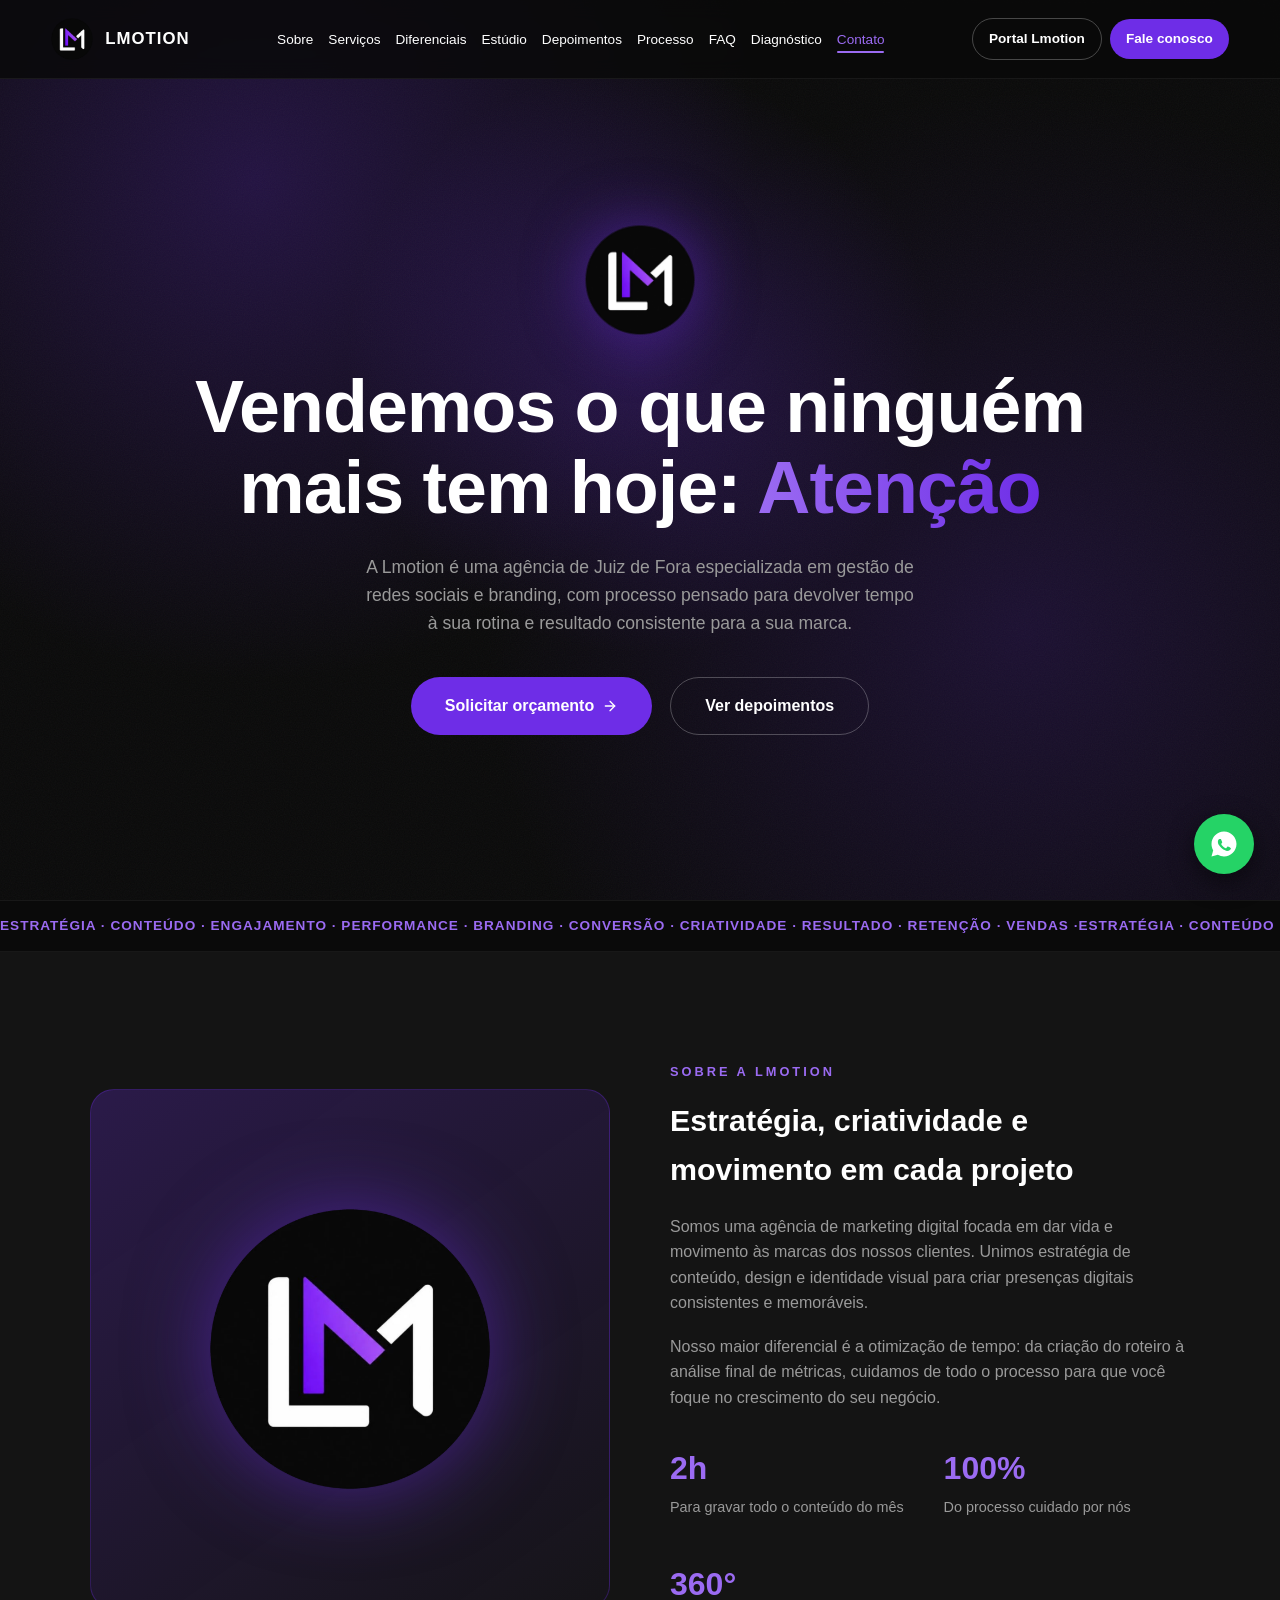
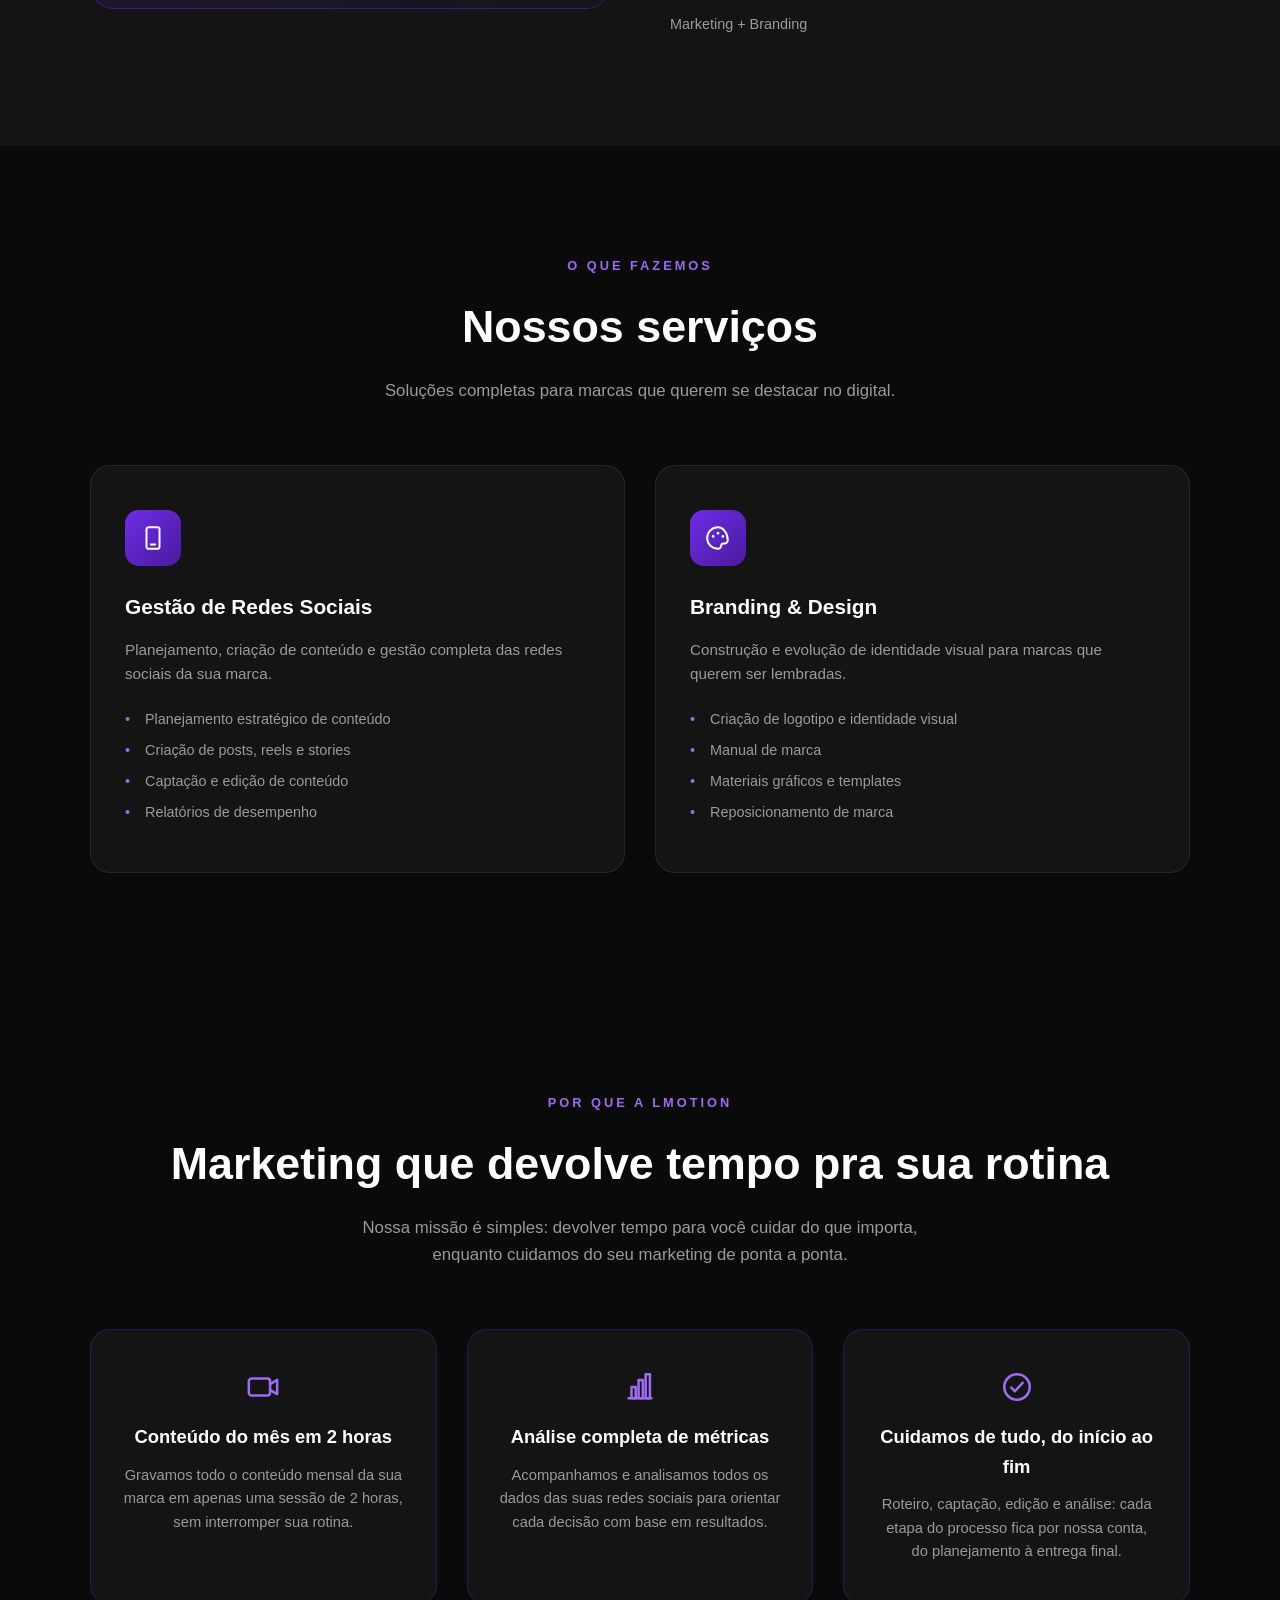
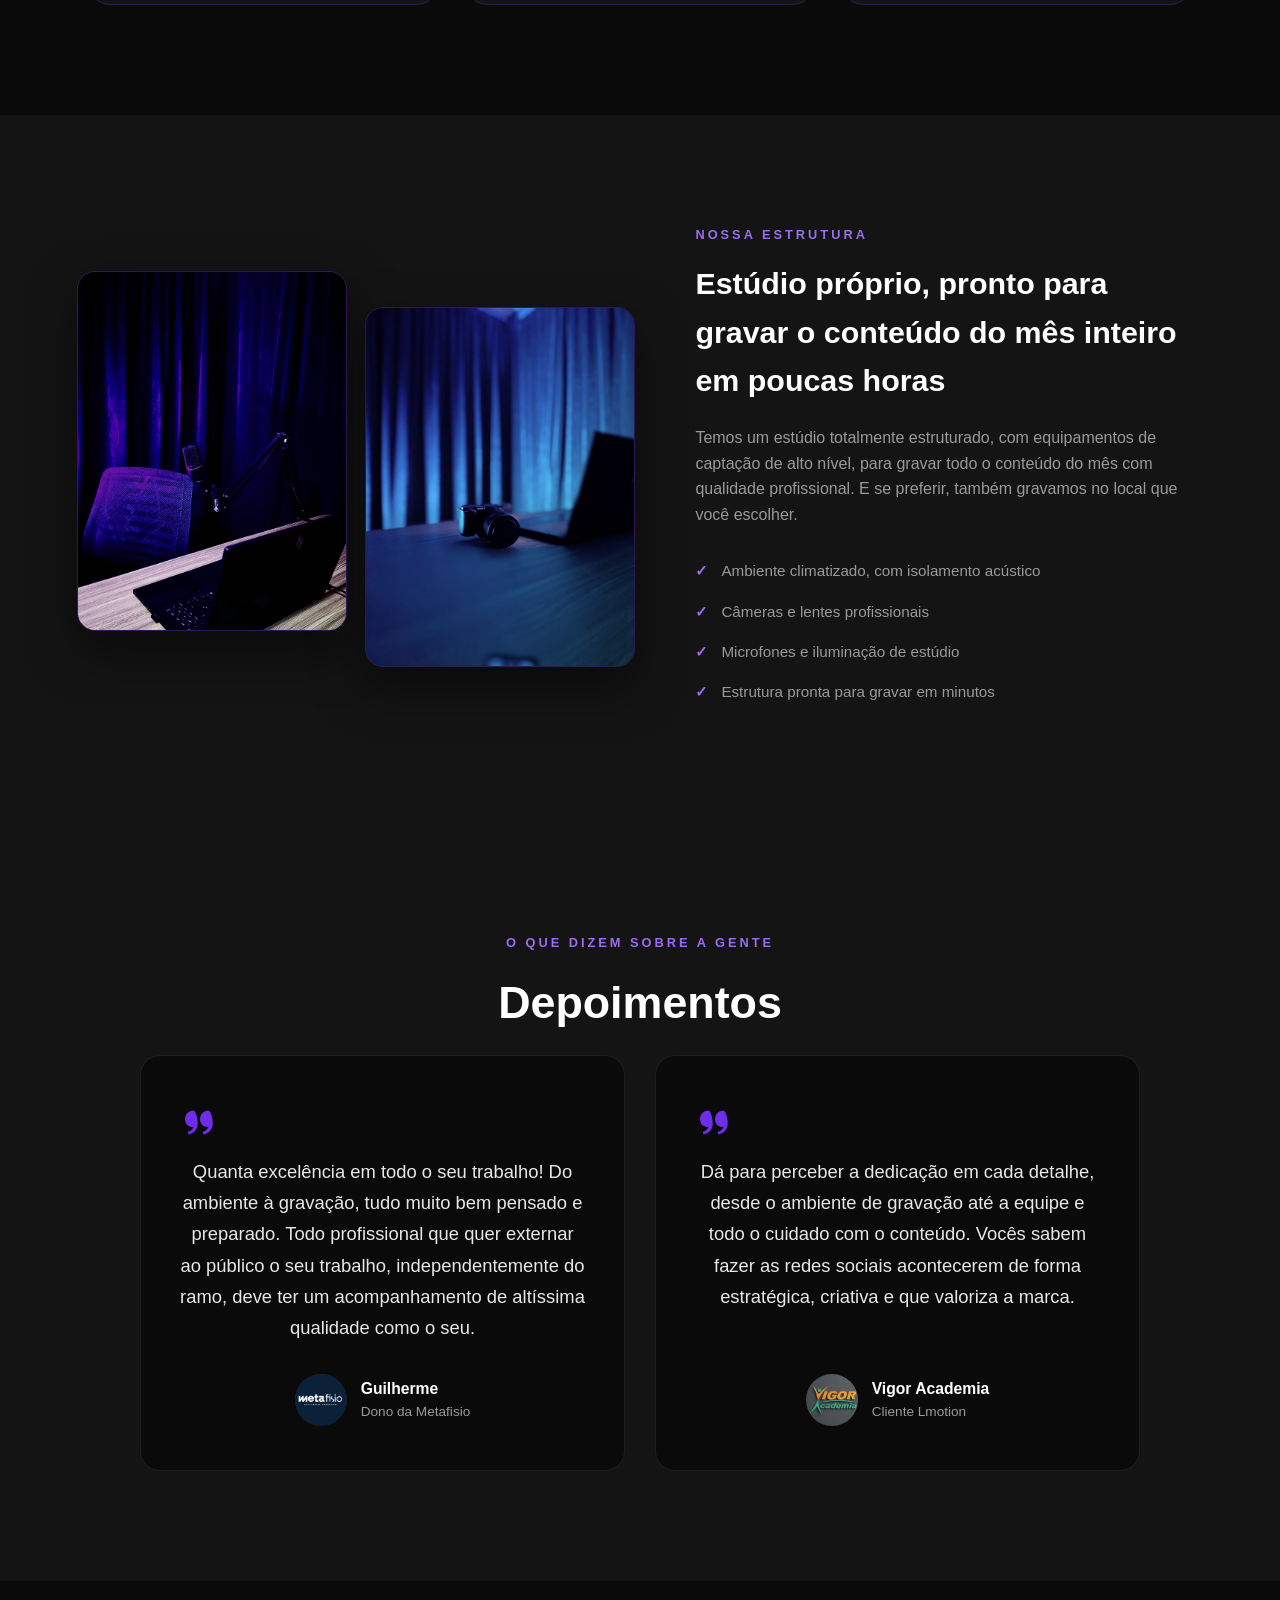
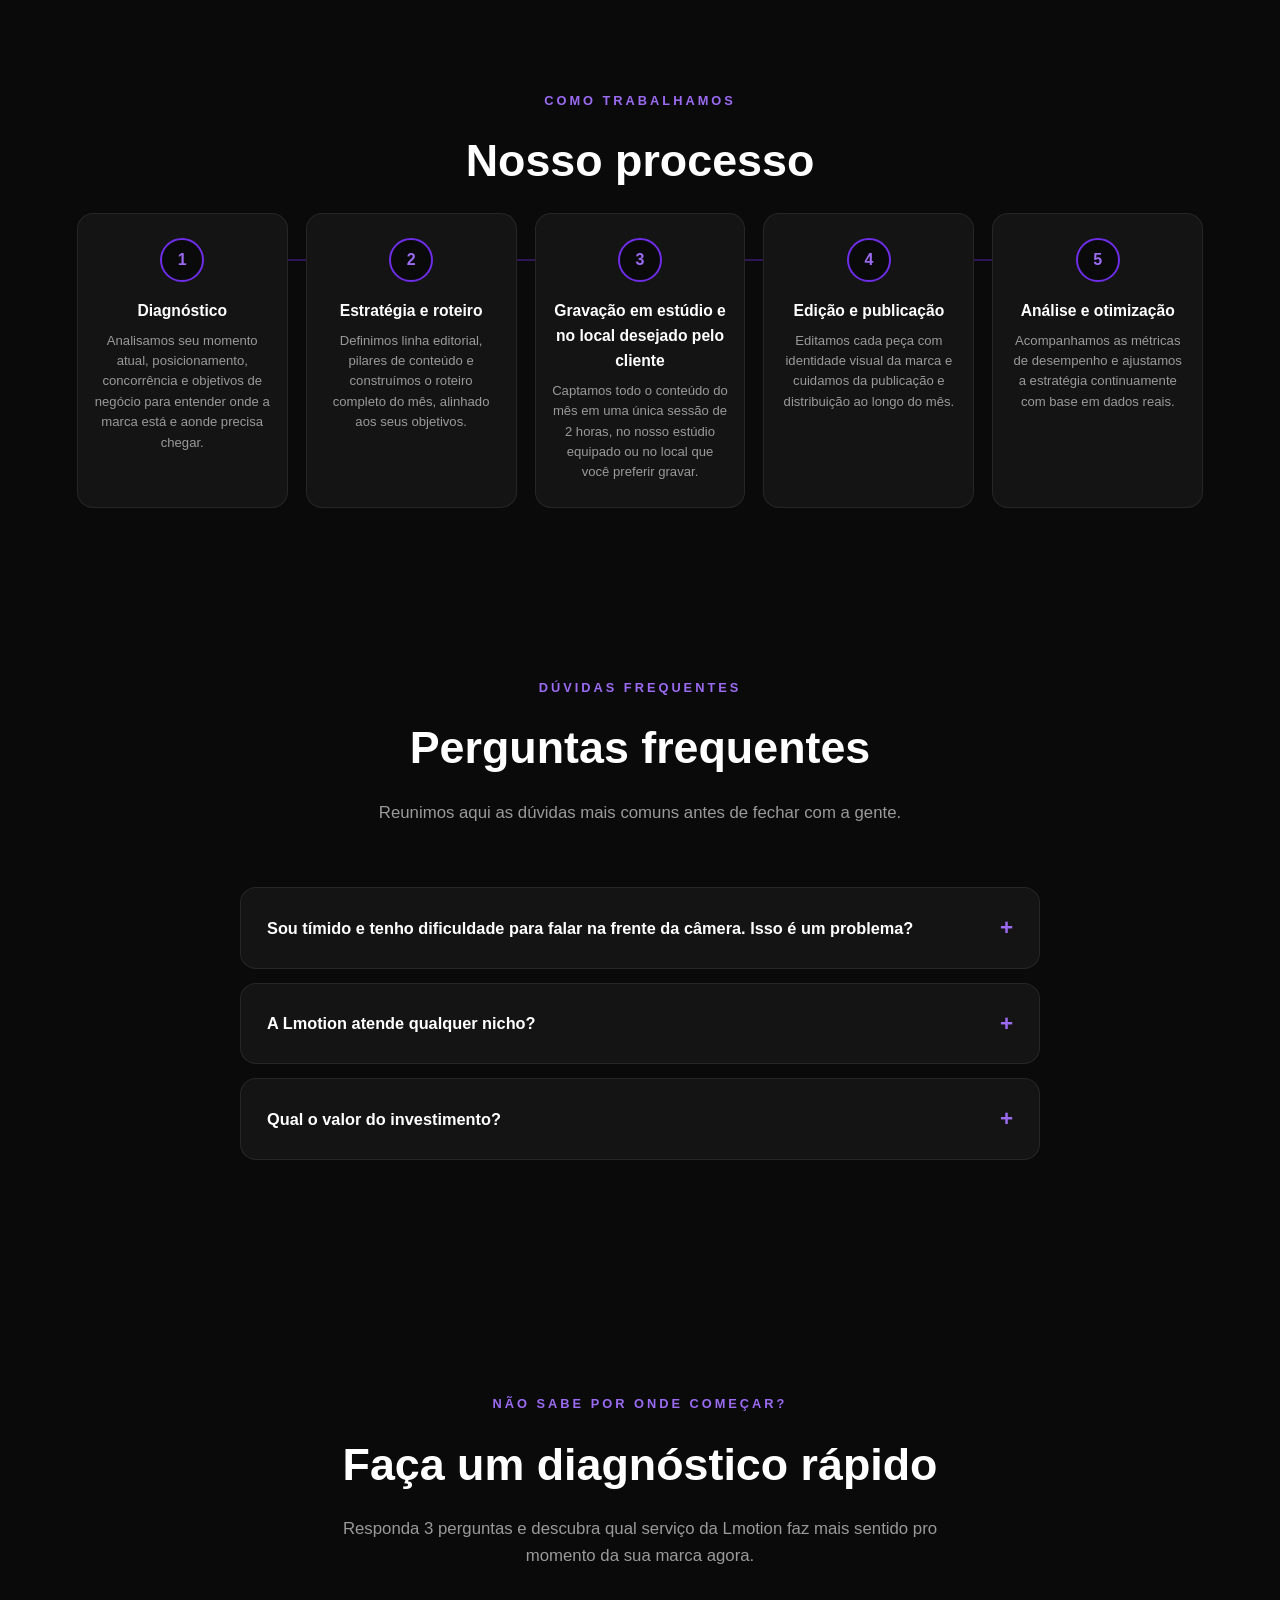
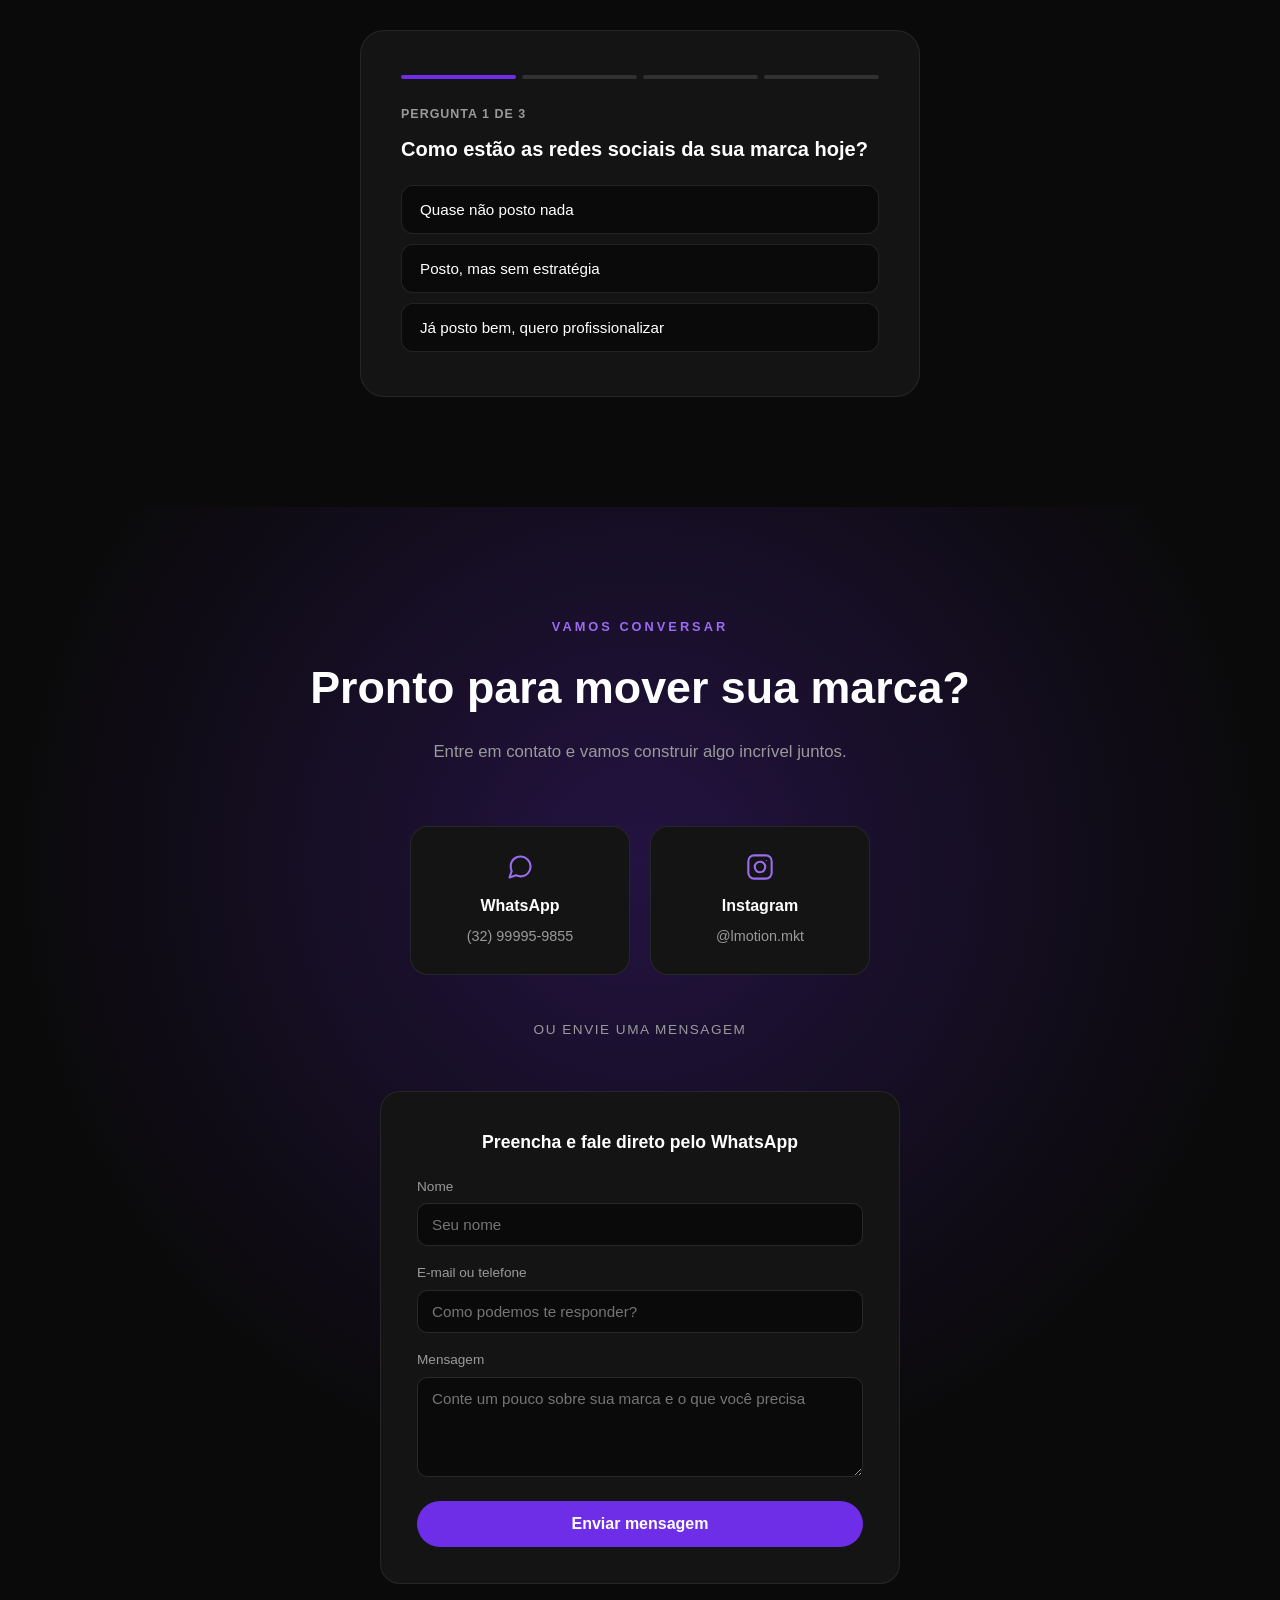
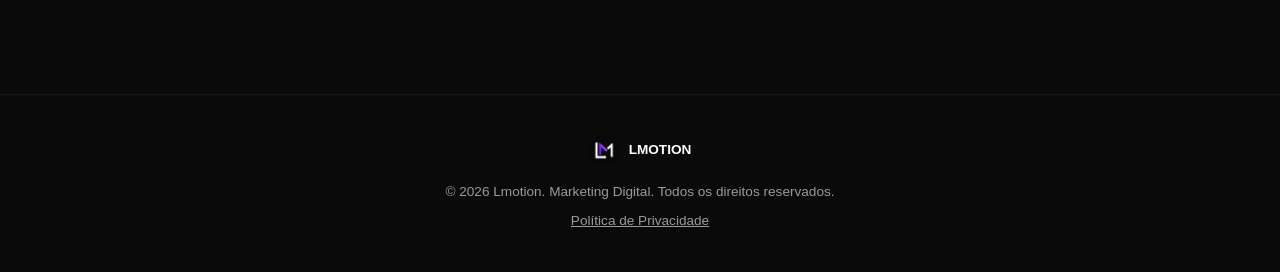
==== commit ec358716: "SEO: Juiz de Fora no titulo e schema" ====
--- a/index.html
+++ b/index.html
@@ -3,12 +3,16 @@
 <head>
 <meta charset="UTF-8">
 <meta name="viewport" content="width=device-width, initial-scale=1.0">
-<title>Lmotion | Agência de Marketing Digital</title>
-<meta name="description" content="A Lmotion é uma agência de marketing digital especializada em gestão de redes sociais e branding. Cuidamos do roteiro, captação, edição e análise de métricas para otimizar sua rotina.">
-<meta property="og:title" content="Lmotion | Agência de Marketing Digital">
-<meta property="og:description" content="Gestão de redes sociais e branding com estúdio próprio. Cuidamos de tudo por você, do início ao fim.">
-<meta property="og:image" content="assets/logo.png">
+<title>Lmotion | Agência de Marketing Digital em Juiz de Fora</title>
+<meta name="description" content="Agência de marketing digital em Juiz de Fora. Gravamos o conteúdo do mês em 2 horas, com estúdio próprio, edição e análise de métricas.">
+<link rel="canonical" href="https://lmotion.com.br/">
+<meta property="og:title" content="Lmotion | Agência de Marketing Digital em Juiz de Fora">
+<meta property="og:description" content="Gestão de redes sociais e branding com estúdio próprio em Juiz de Fora. Cuidamos de tudo por você, do início ao fim.">
+<meta property="og:image" content="https://lmotion.com.br/assets/logo.png">
 <meta property="og:type" content="website">
+<meta property="og:url" content="https://lmotion.com.br/">
+<meta property="og:locale" content="pt_BR">
+<meta name="twitter:card" content="summary">
 <link rel="icon" type="image/png" href="assets/favicon.png">
 <script type="application/ld+json">
 {
@@ -16,7 +20,9 @@
   "@type": "ProfessionalService",
   "name": "Lmotion",
   "image": "https://lmotion.com.br/assets/logo.png",
-  "url": "https://lmotion.com.br",
+  "url": "https://lmotion.com.br/",
+  "logo": "https://lmotion.com.br/assets/logo.png",
+  "areaServed": { "@type": "City", "name": "Juiz de Fora" },
   "telephone": "+5532999959855",
   "description": "Agência de marketing digital especializada em gestão de redes sociais e branding, com estúdio próprio para captação de conteúdo.",
   "address": {
@@ -27,6 +33,38 @@
   },
   "sameAs": [
     "https://www.instagram.com/lmotion.mkt"
+  ]
+}
+</script>
+<script type="application/ld+json">
+{
+  "@context": "https://schema.org",
+  "@type": "FAQPage",
+  "mainEntity": [
+    {
+      "@type": "Question",
+      "name": "Sou tímido e tenho dificuldade para falar na frente da câmera. Isso é um problema?",
+      "acceptedAnswer": {
+        "@type": "Answer",
+        "text": "De jeito nenhum. Temos um método de gravação frase por frase que facilita bastante. E se você preferir nem aparecer no vídeo, também trabalhamos com conteúdo narrado. Essa decisão é conversada e definida junto com você já na etapa de diagnóstico."
+      }
+    },
+    {
+      "@type": "Question",
+      "name": "A Lmotion atende qualquer nicho?",
+      "acceptedAnswer": {
+        "@type": "Answer",
+        "text": "Sim. Já atendemos negócios de diferentes áreas, como fisioterapia, medicina, academias, professores e escolas. O que muda de um segmento para outro é o tipo de conteúdo produzido, não a nossa metodologia de trabalho."
+      }
+    },
+    {
+      "@type": "Question",
+      "name": "Qual o valor do investimento?",
+      "acceptedAnswer": {
+        "@type": "Answer",
+        "text": "O valor varia conforme o escopo: quais serviços entram (gestão de redes sociais, branding) e a quantidade de conteúdo. Por isso, antes de iniciar, fazemos uma reunião para entender suas demandas e necessidades e, só então, enviamos uma proposta personalizada para o seu negócio."
+      }
+    }
   ]
 }
 </script>
@@ -641,7 +679,7 @@
   <svg class="hero-grain" aria-hidden="true"><filter id="grainFilter"><feTurbulence type="fractalNoise" baseFrequency="0.85" numOctaves="2" stitchTiles="stitch"/></filter><rect width="100%" height="100%" filter="url(#grainFilter)"/></svg>
   <img src="assets/logo.png" alt="Lmotion" class="hero-logo">
   <h1>Vendemos o que ninguém mais tem hoje: <span>Atenção</span></h1>
-  <p>A Lmotion é uma agência especializada em gestão de redes sociais e branding, com processo pensado para devolver tempo à sua rotina e resultado consistente para a sua marca.</p>
+  <p>A Lmotion é uma agência de Juiz de Fora especializada em gestão de redes sociais e branding, com processo pensado para devolver tempo à sua rotina e resultado consistente para a sua marca.</p>
   <div class="hero-btns">
     <a href="https://wa.me/5532999959855" target="_blank" rel="noopener" class="btn-primary">Solicitar orçamento<span class="btn-arrow"><svg width="16" height="16" viewBox="0 0 24 24" fill="none" stroke="currentColor" stroke-width="2" stroke-linecap="round" stroke-linejoin="round"><line x1="5" y1="12" x2="19" y2="12"/><polyline points="12 5 19 12 12 19"/></svg></span></a>
     <a href="#depoimentos" class="btn-secondary">Ver depoimentos</a>
@@ -832,7 +870,7 @@
     </details>
     <details class="faq-item">
       <summary>Qual o valor do investimento?</summary>
-      <p>Antes de iniciar, fazemos uma reunião para entender suas demandas e necessidades. Analisamos o que funciona melhor para o seu negócio e, só então, chegamos ao valor do investimento, sempre de forma personalizada para te atender da melhor maneira possível.</p>
+      <p>O valor varia conforme o escopo: quais serviços entram (gestão de redes sociais, branding) e a quantidade de conteúdo. Por isso, antes de iniciar, fazemos uma reunião para entender suas demandas e necessidades e, só então, enviamos uma proposta personalizada para o seu negócio.</p>
     </details>
   </div>
 </section>
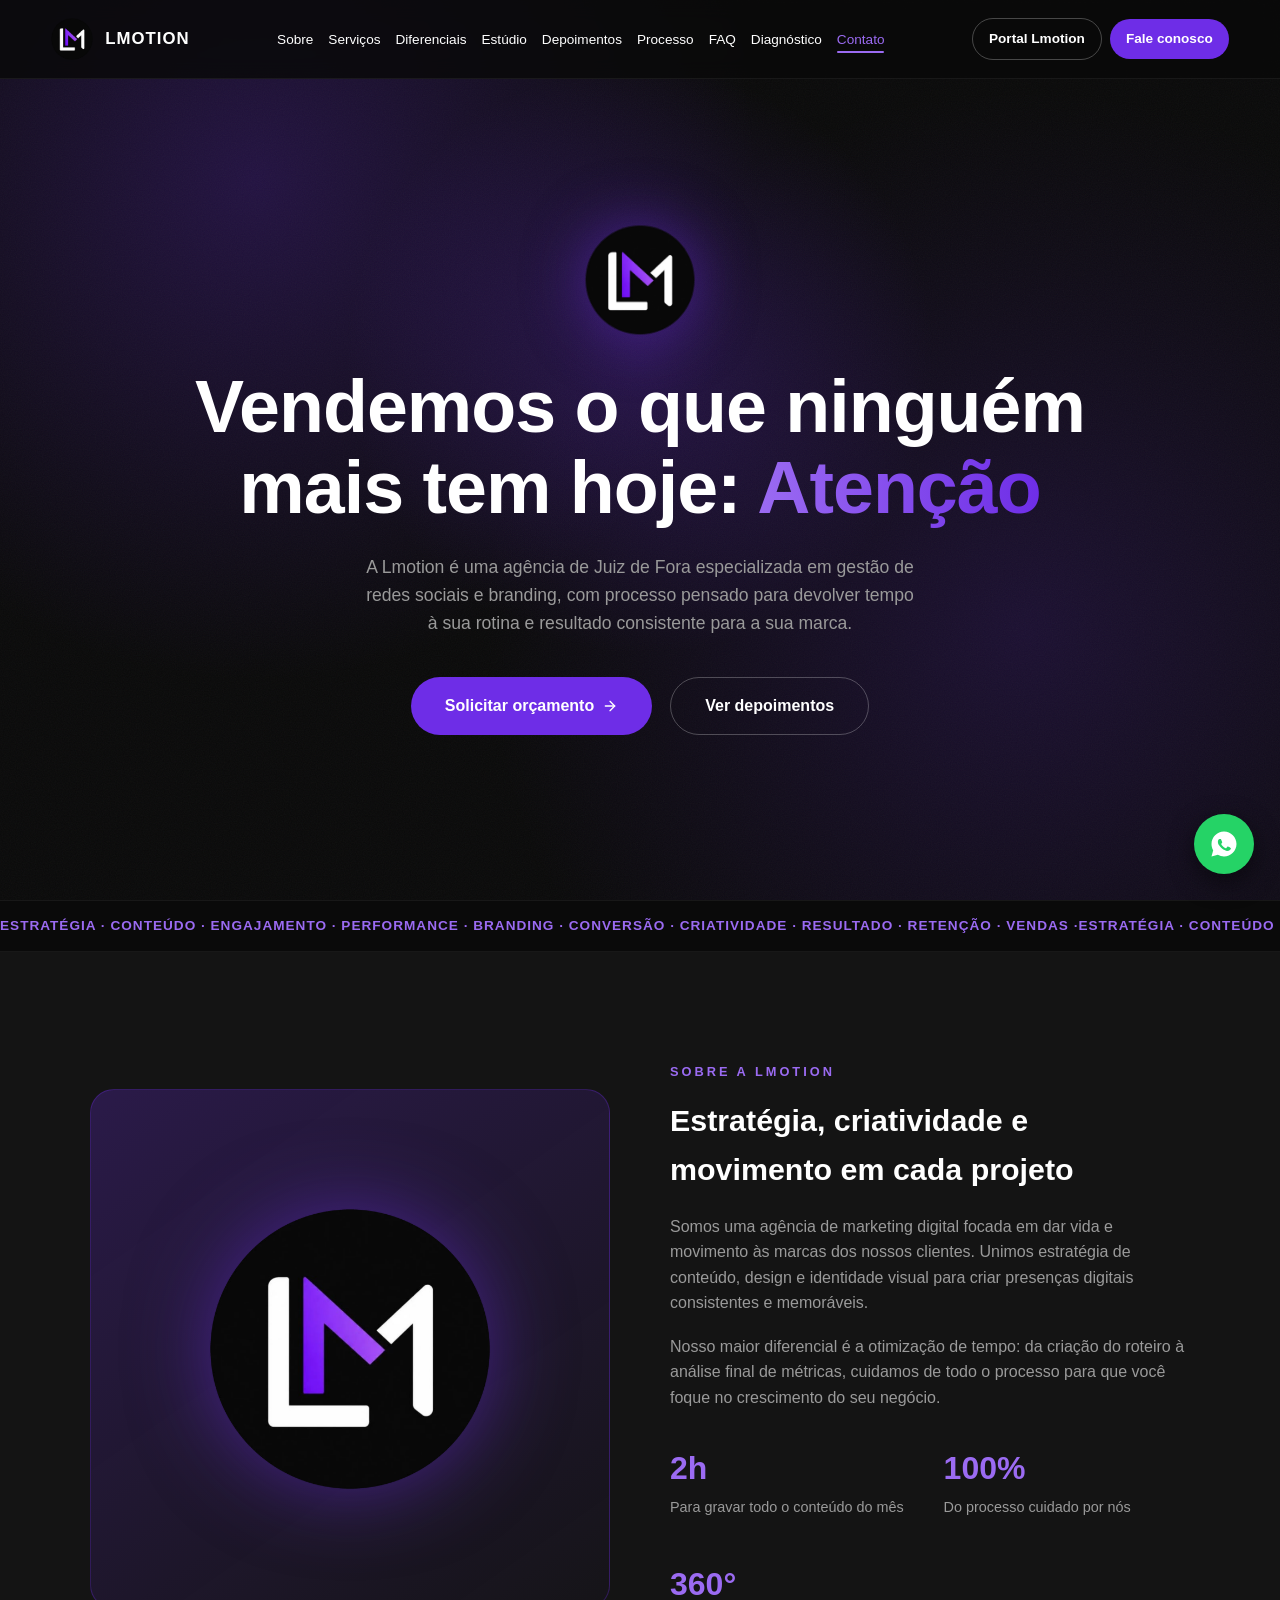
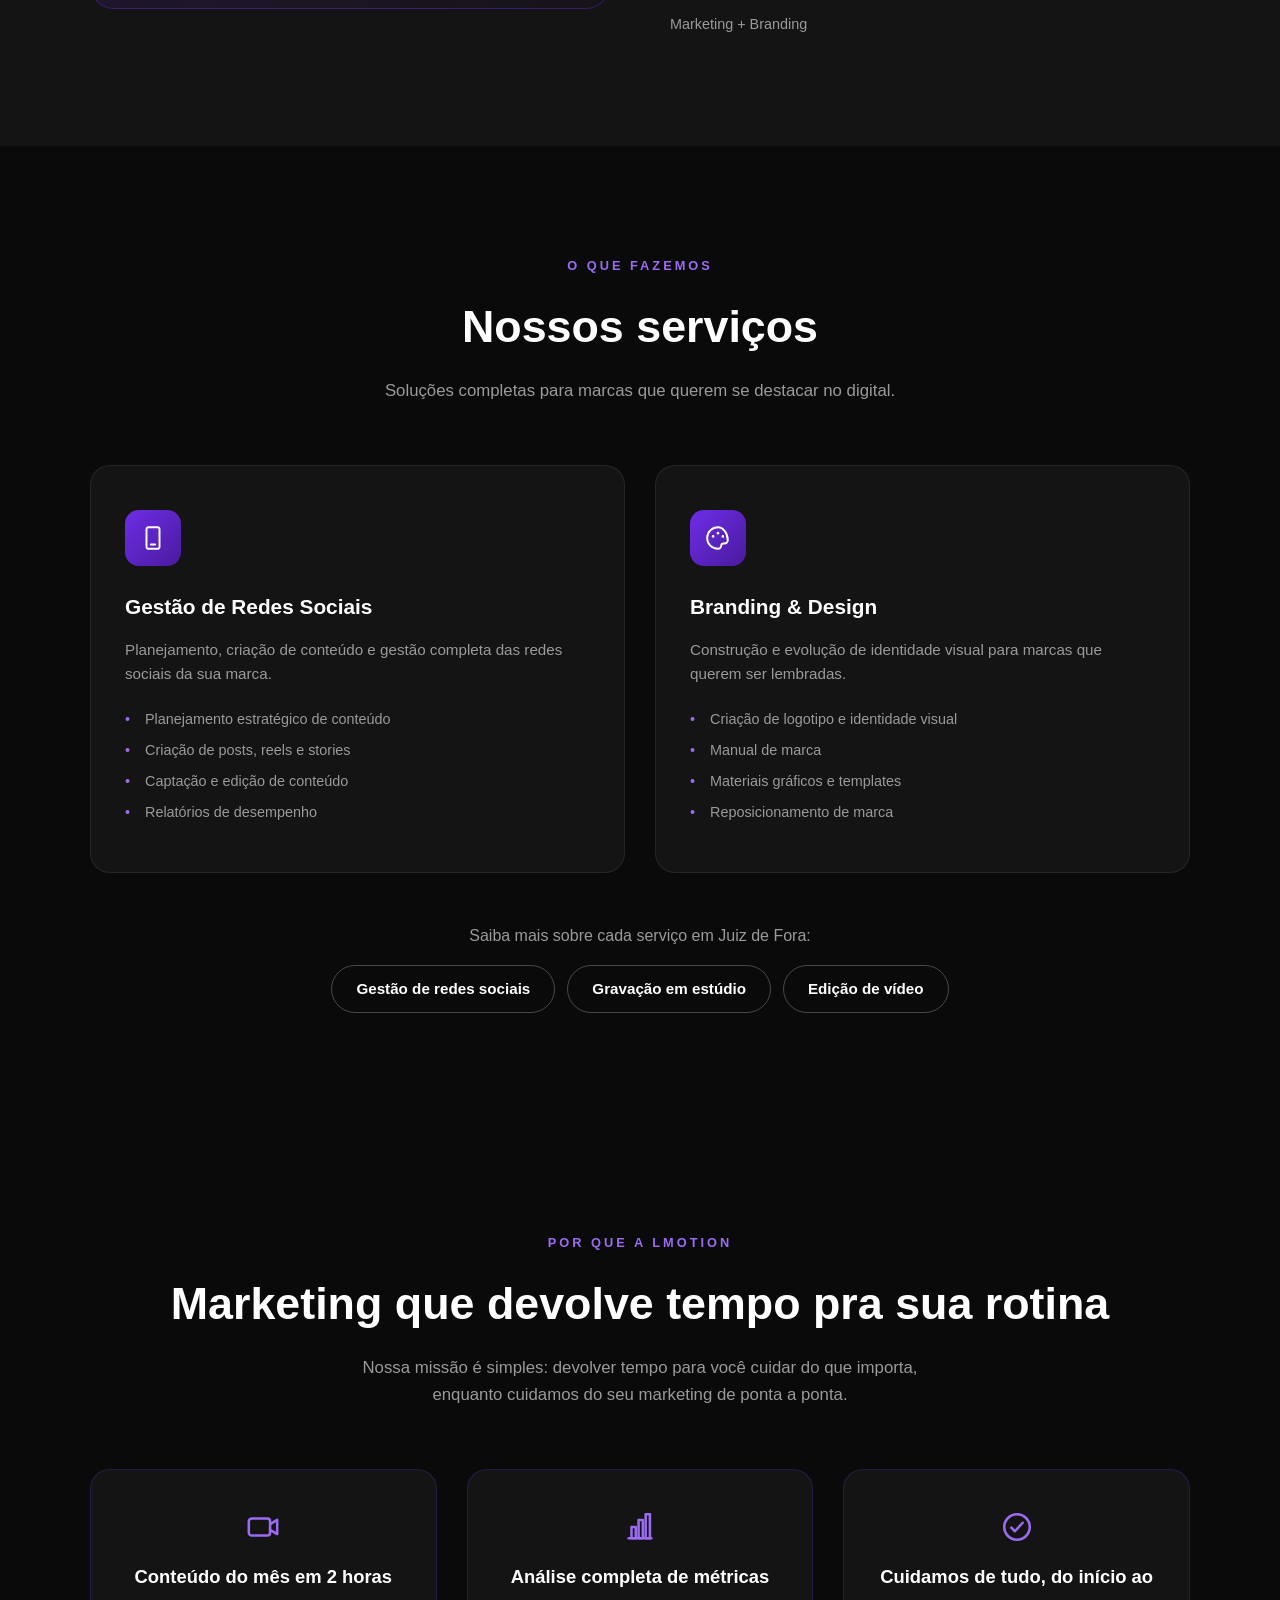
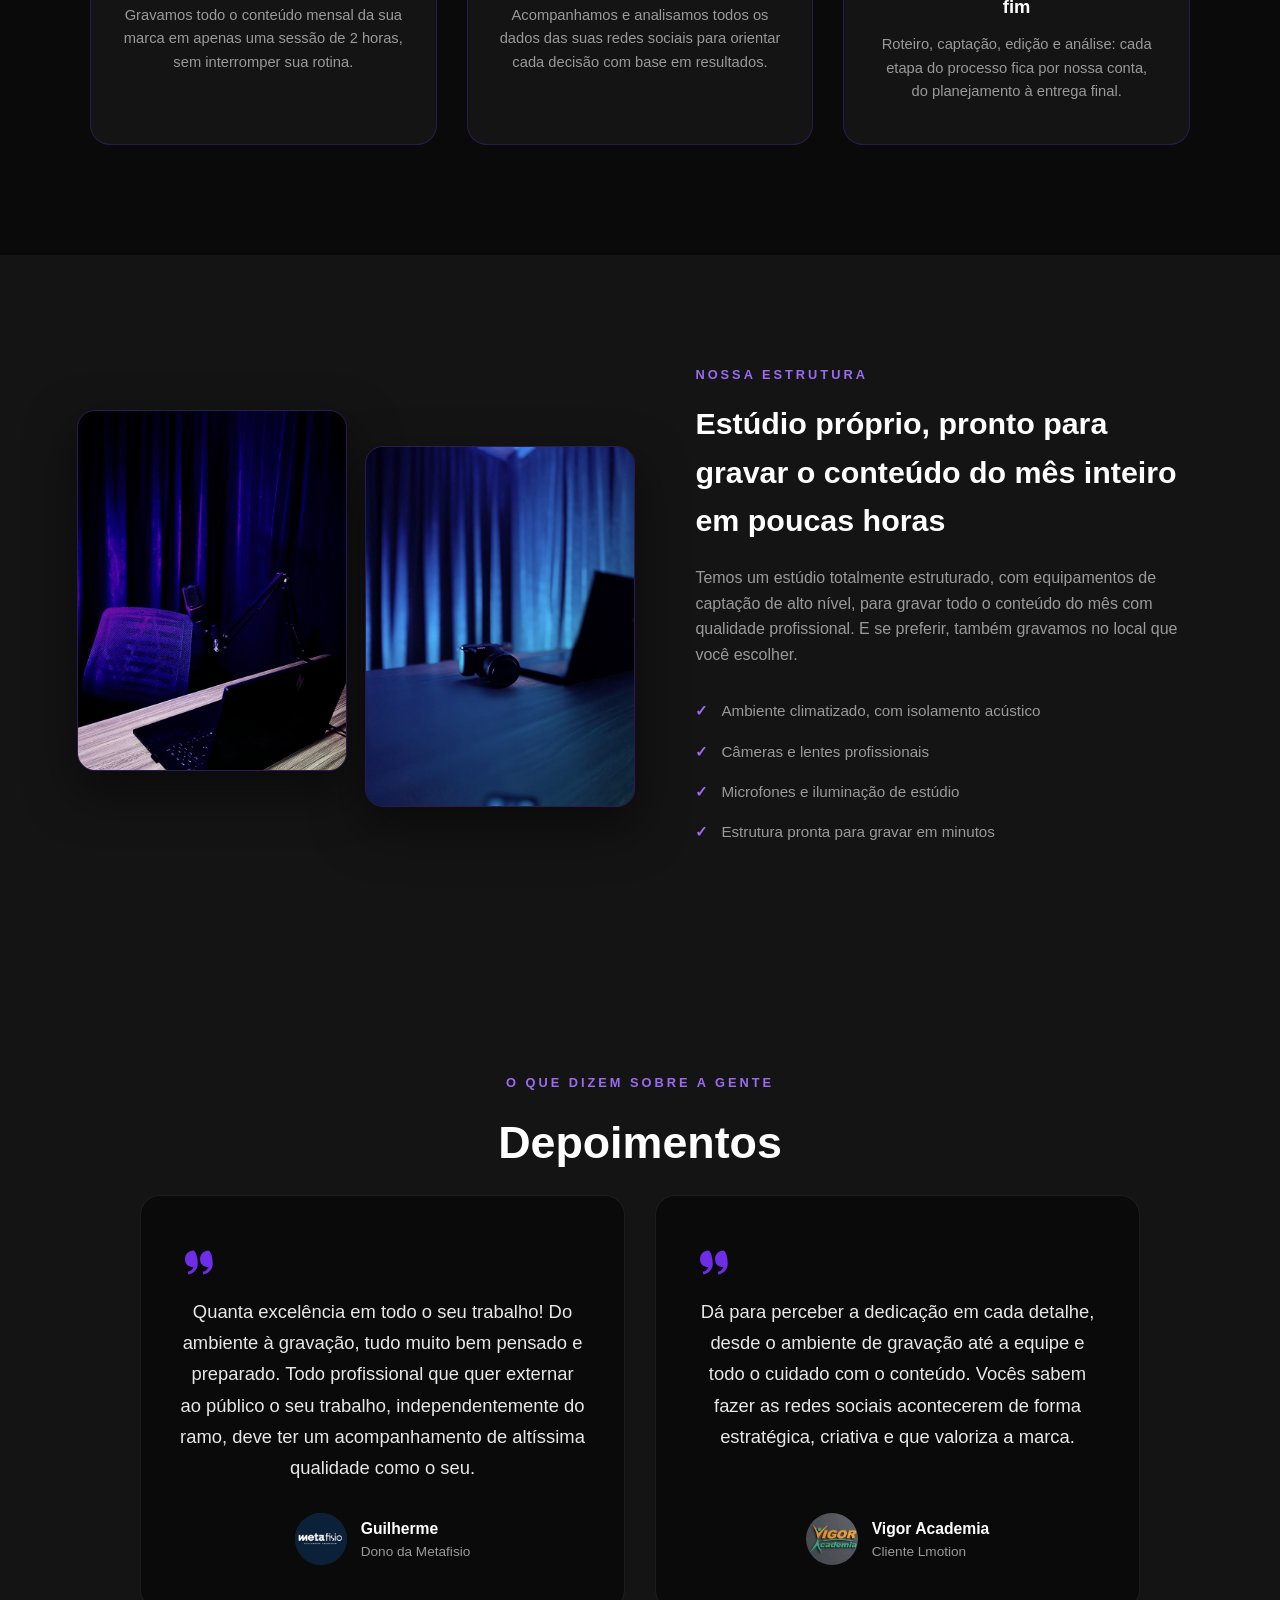
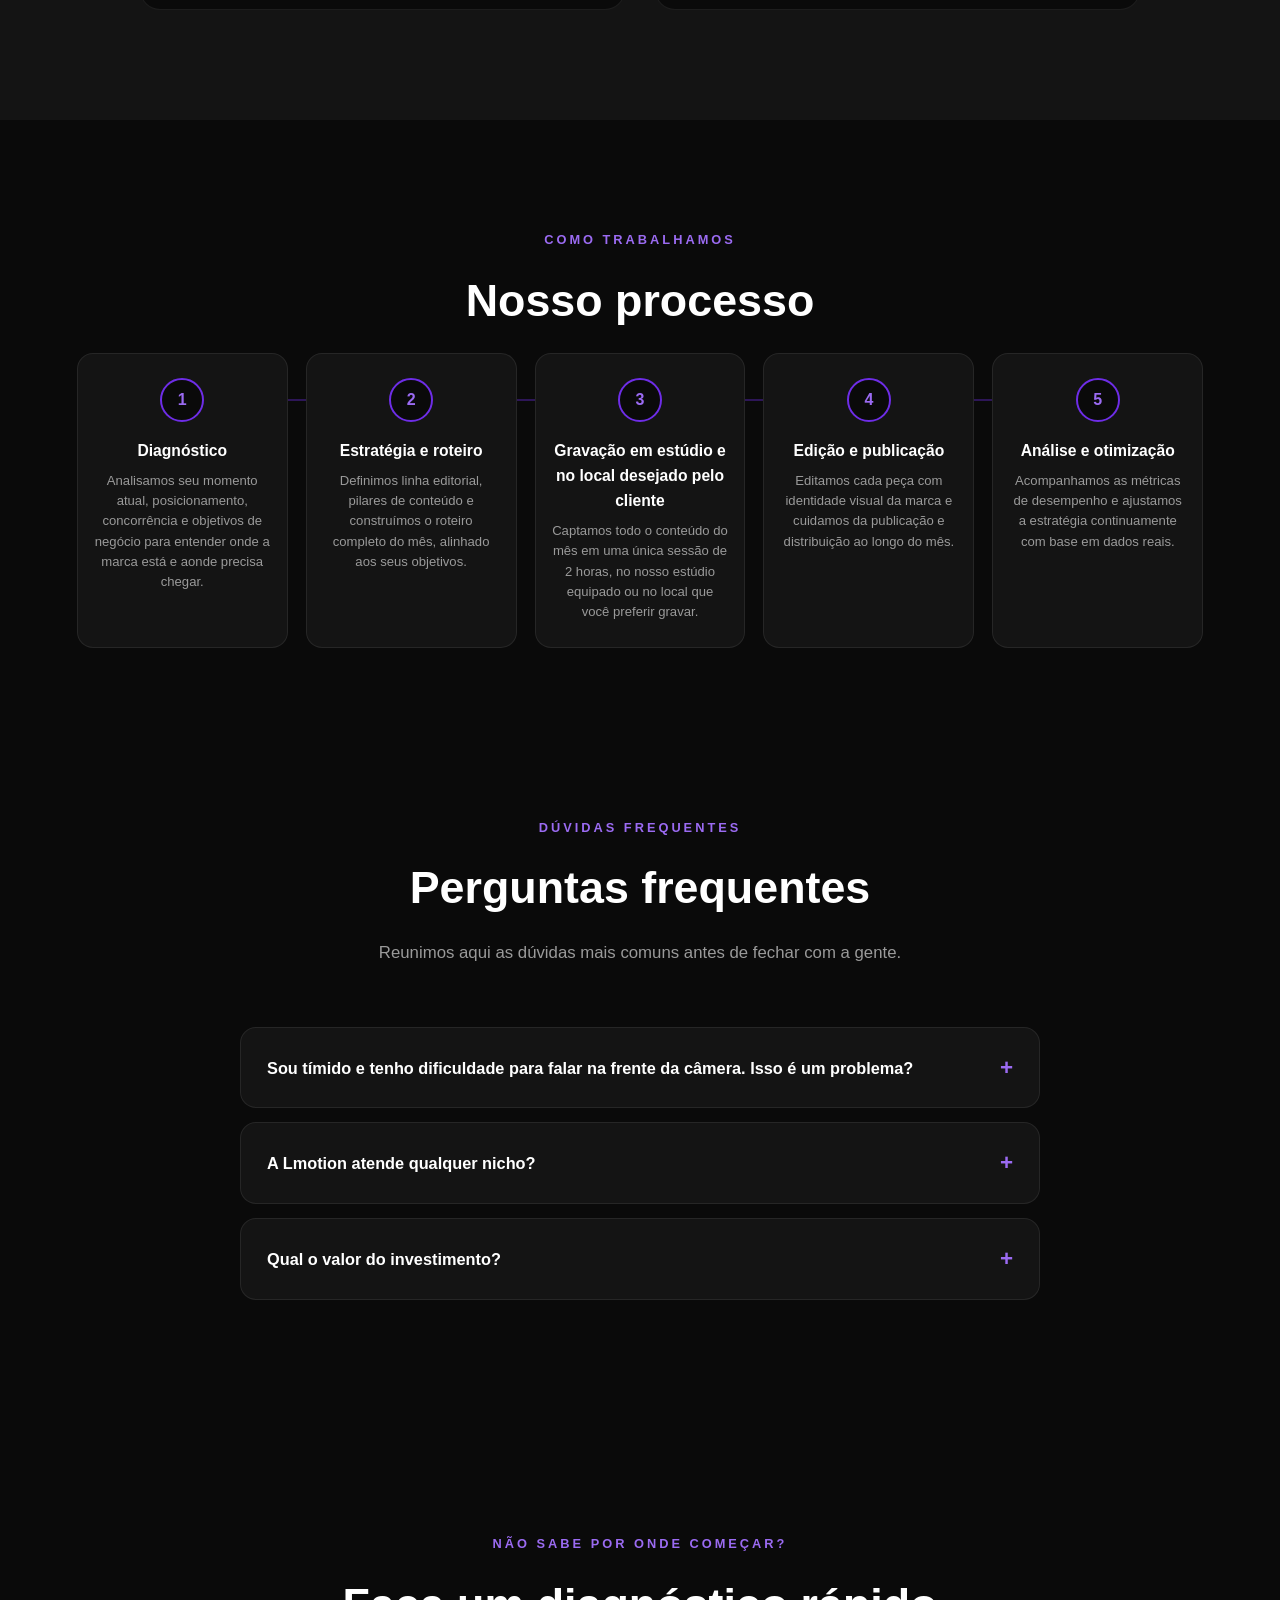
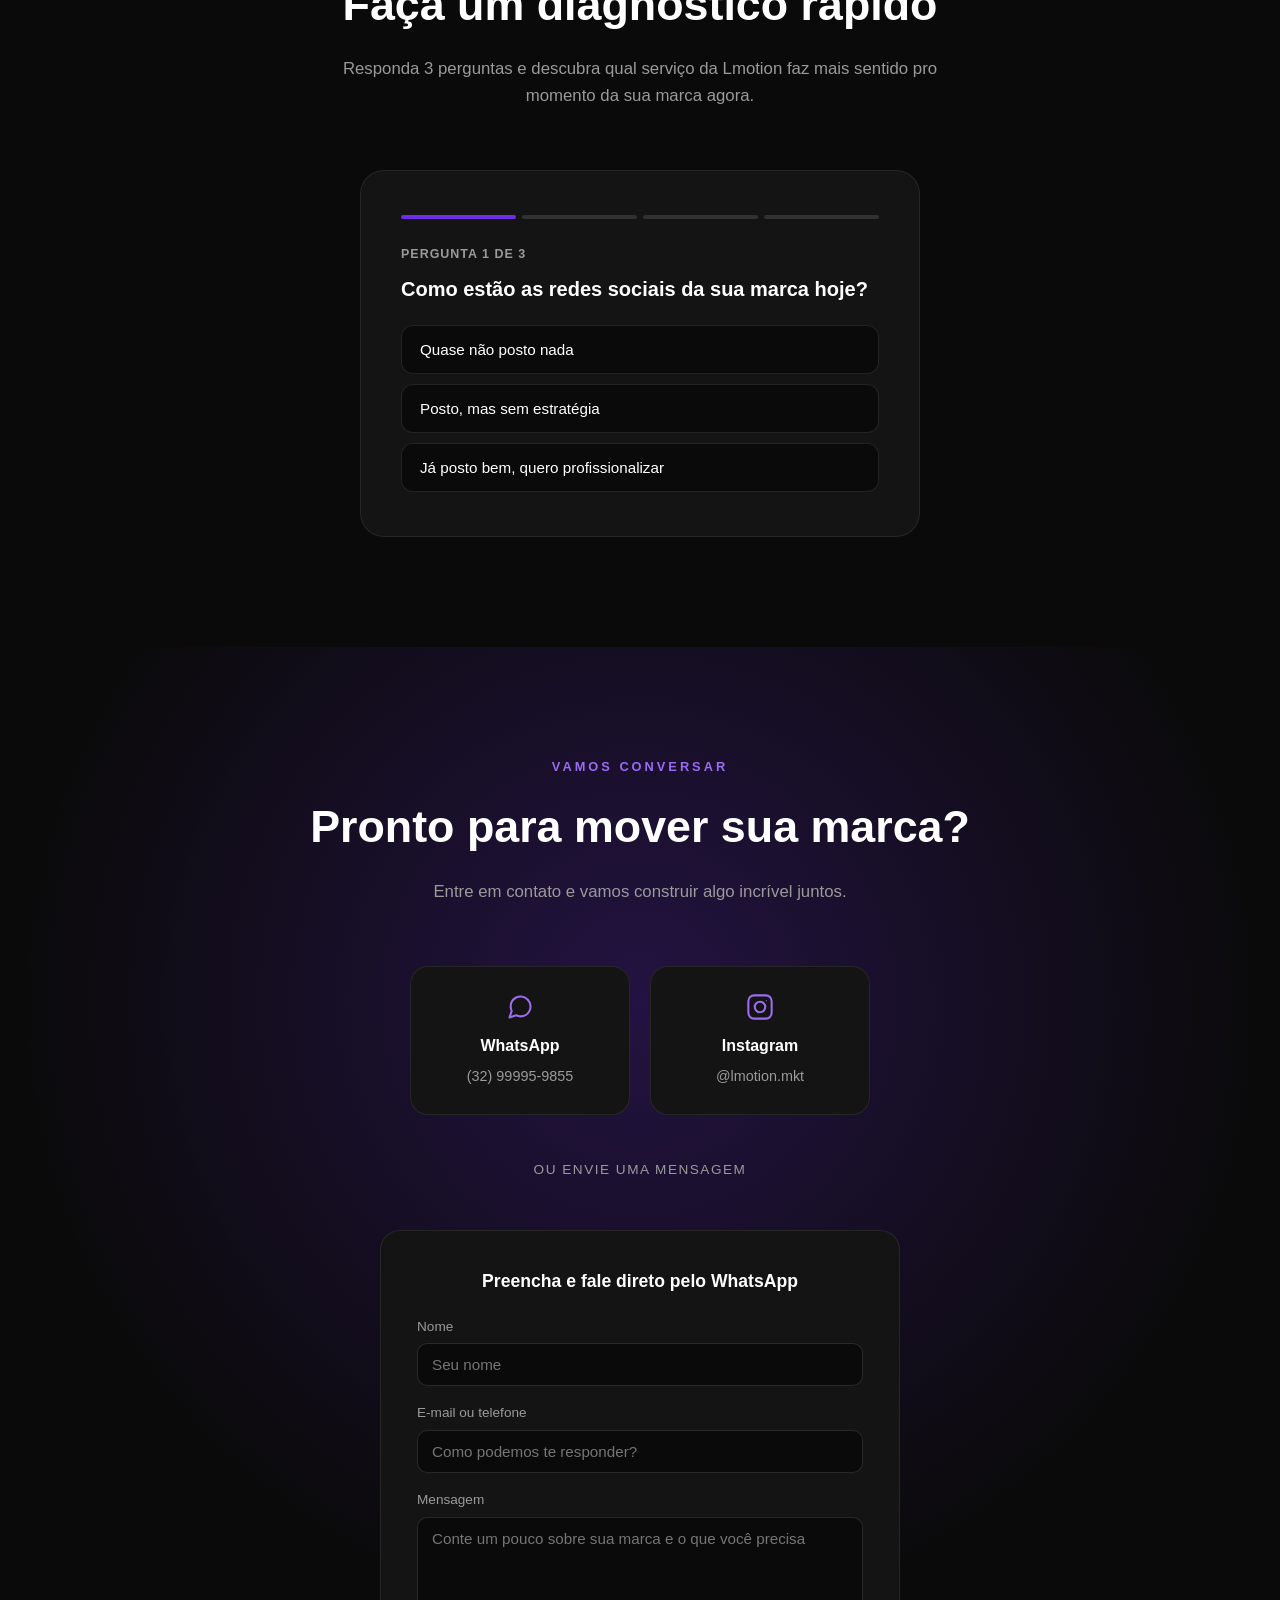
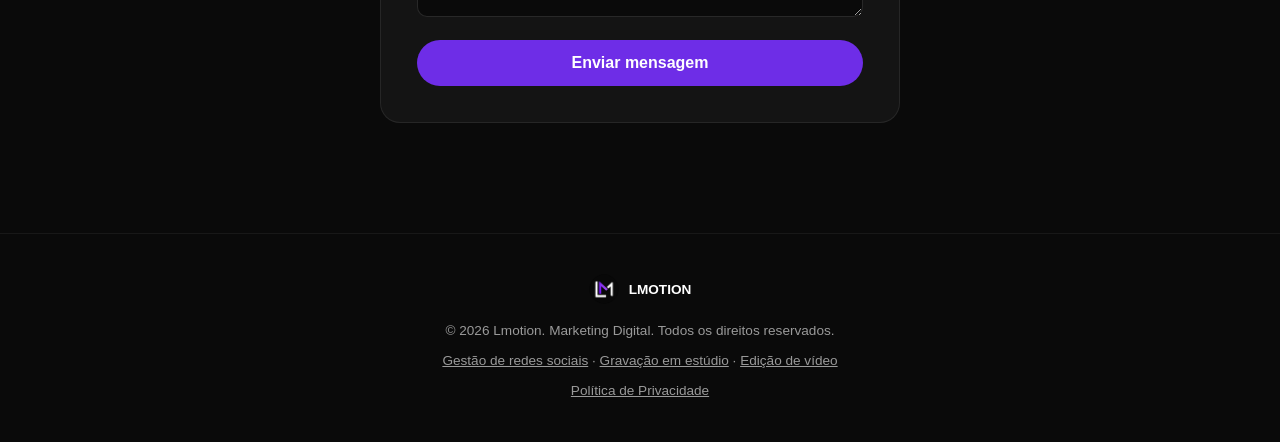
==== commit 08551e89: "SEO: paginas de servico em Juiz de Fora, links na home e sitemap" ====
--- a/index.html
+++ b/index.html
@@ -272,6 +272,11 @@
   .stat span{color:var(--gray);font-size:0.9rem;}
 
   /* SERVICES */
+  .svc-more{text-align:center;margin-top:50px;}
+  .svc-more p{color:var(--gray);margin-bottom:16px;}
+  .svc-more-links{display:flex;flex-wrap:wrap;gap:12px;justify-content:center;}
+  .svc-more-links a{border:1.5px solid rgba(255,255,255,0.25);padding:11px 24px;border-radius:32px;font-size:0.95rem;font-weight:600;transition:all .25s;}
+  .svc-more-links a:hover{border-color:var(--purple-light);color:var(--purple-light);}
   .services-grid{
     display:grid;grid-template-columns:repeat(auto-fit,minmax(300px,1fr));
     gap:30px;max-width:1100px;margin:0 auto;
@@ -749,6 +754,14 @@
       </ul>
     </div>
   </div>
+  <div class="svc-more">
+    <p>Saiba mais sobre cada serviço em Juiz de Fora:</p>
+    <div class="svc-more-links">
+      <a href="/gestao-de-redes-sociais-juiz-de-fora.html">Gestão de redes sociais</a>
+      <a href="/gravacao-de-conteudo-em-estudio-juiz-de-fora.html">Gravação em estúdio</a>
+      <a href="/edicao-de-video-para-redes-sociais-juiz-de-fora.html">Edição de vídeo</a>
+    </div>
+  </div>
 </section>
 
 <section id="diferenciais">
@@ -927,6 +940,7 @@
     <span>LMOTION</span>
   </div>
   <p>&copy; 2026 Lmotion. Marketing Digital. Todos os direitos reservados.</p>
+  <p style="margin-top:8px;"><a href="/gestao-de-redes-sociais-juiz-de-fora.html" style="color:var(--gray);text-decoration:underline;">Gestão de redes sociais</a> · <a href="/gravacao-de-conteudo-em-estudio-juiz-de-fora.html" style="color:var(--gray);text-decoration:underline;">Gravação em estúdio</a> · <a href="/edicao-de-video-para-redes-sociais-juiz-de-fora.html" style="color:var(--gray);text-decoration:underline;">Edição de vídeo</a></p>
   <p style="margin-top:8px;"><a href="privacidade.html" style="color:var(--gray);text-decoration:underline;">Política de Privacidade</a></p>
 </footer>
 
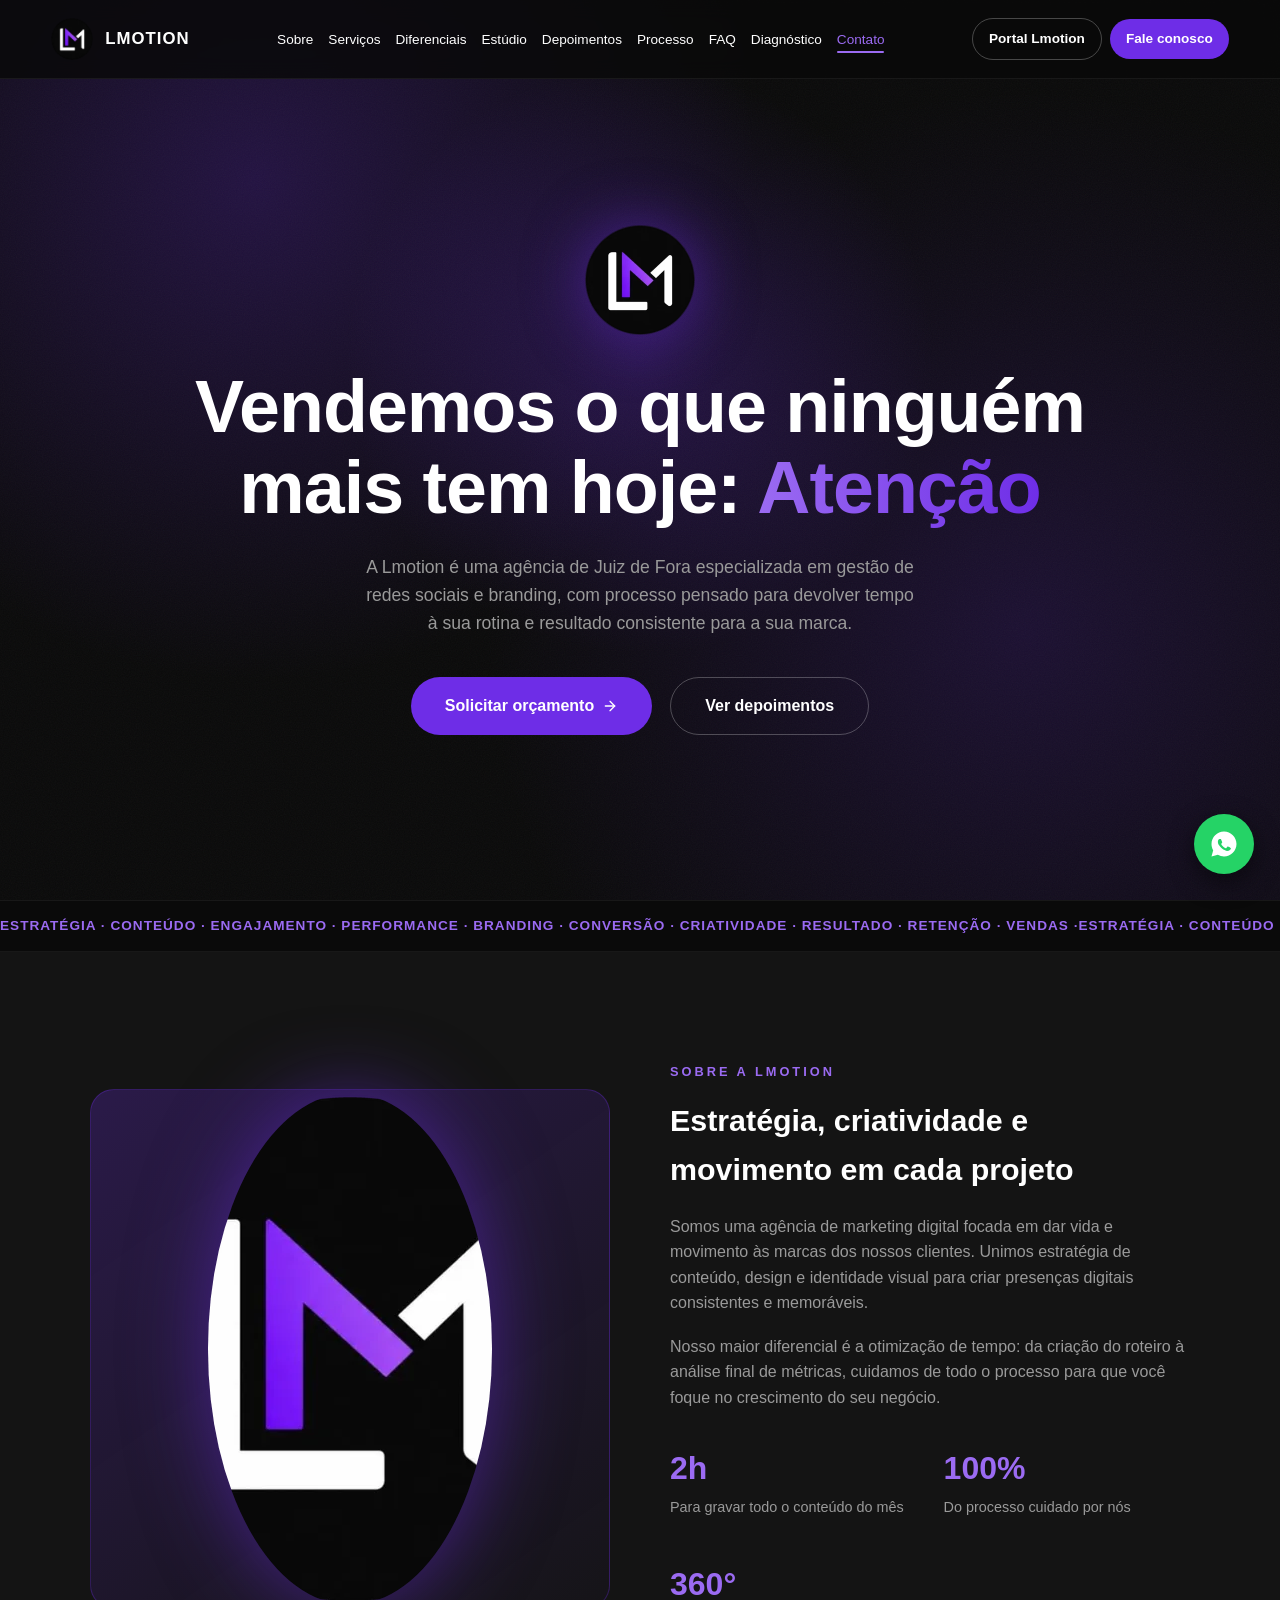
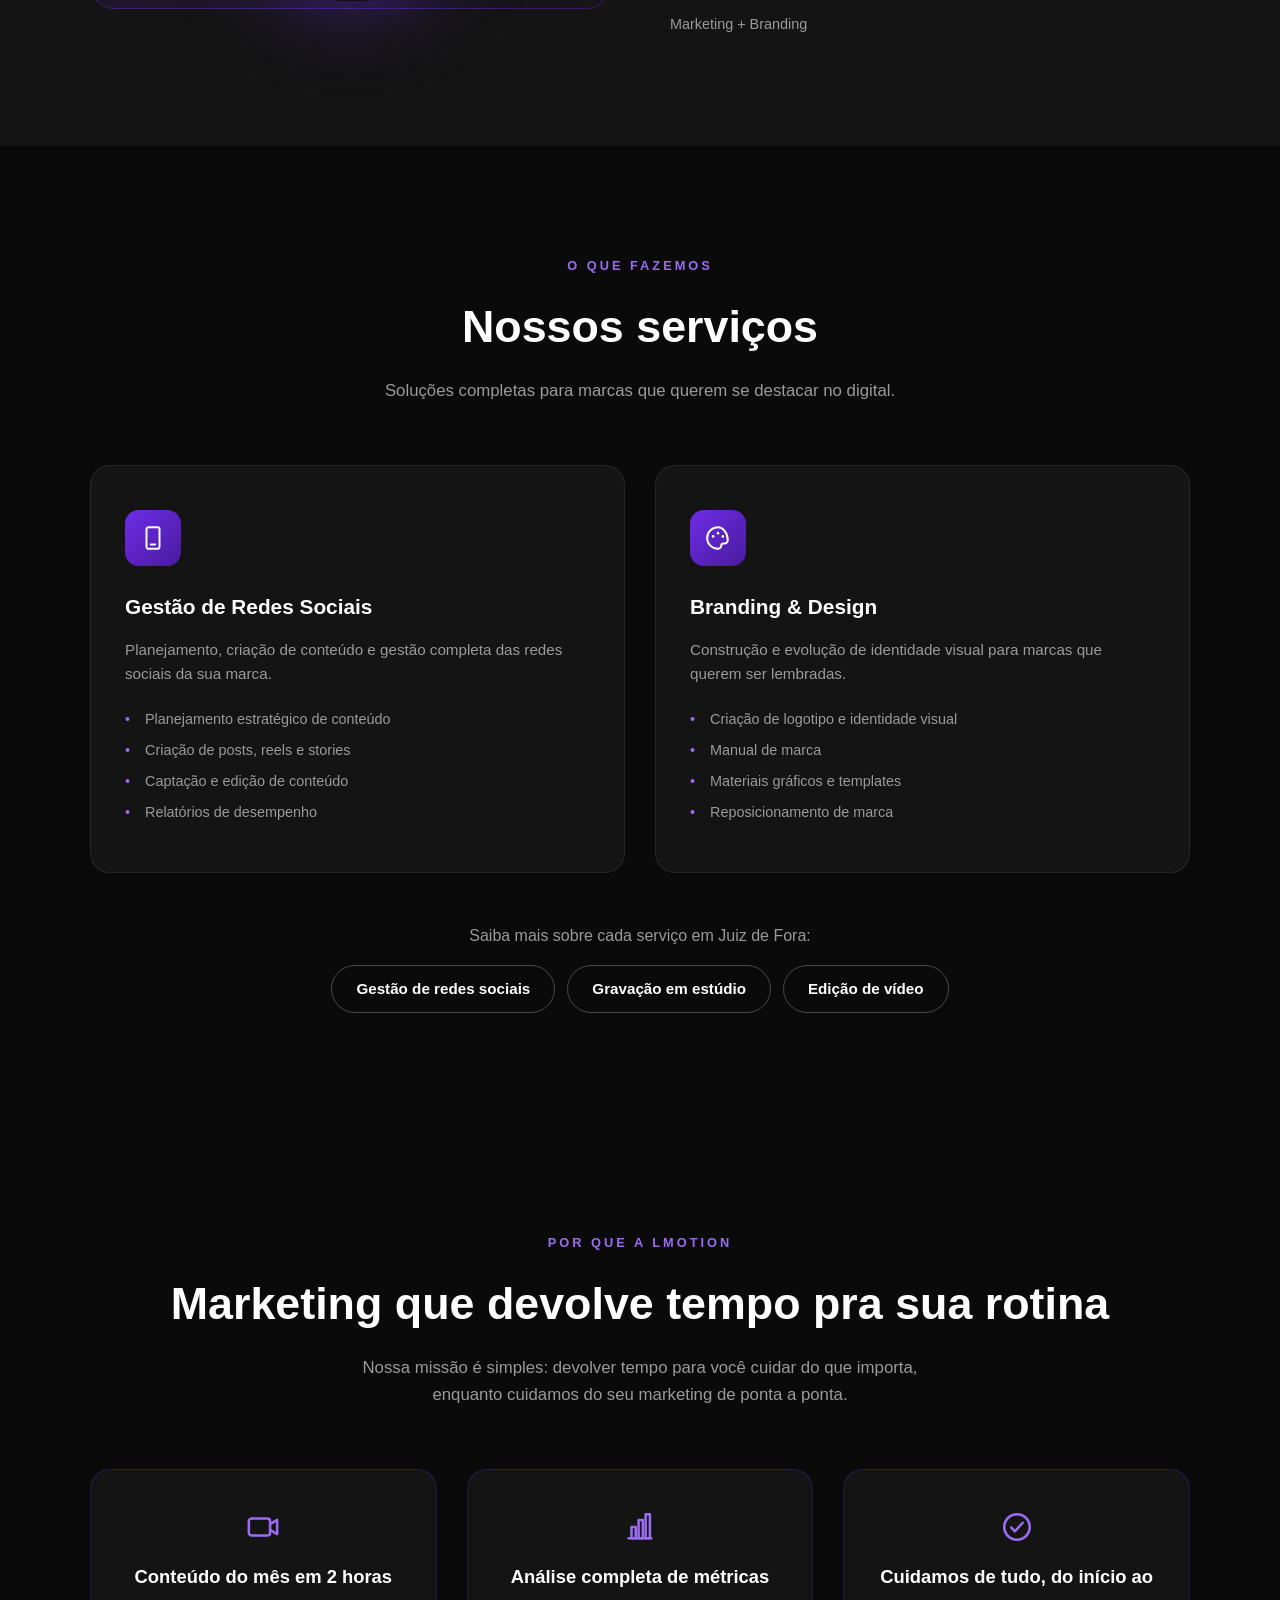
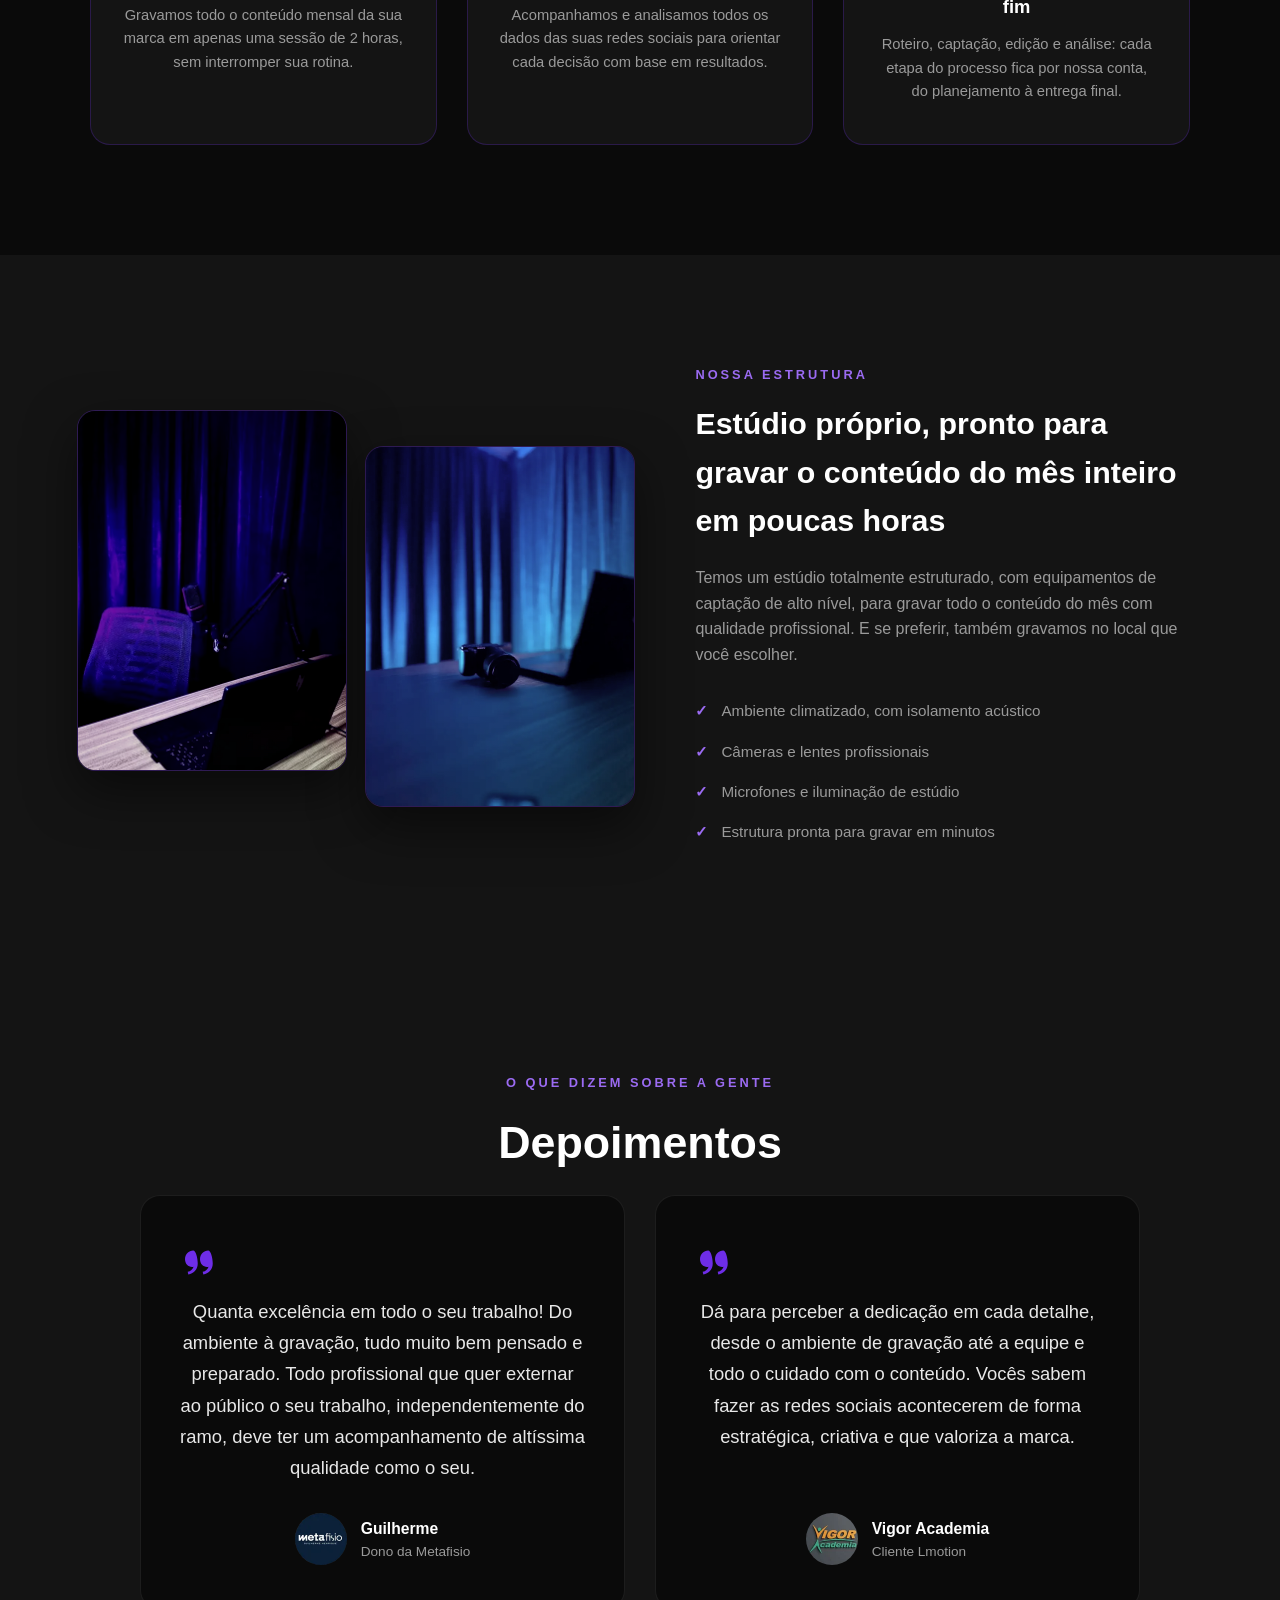
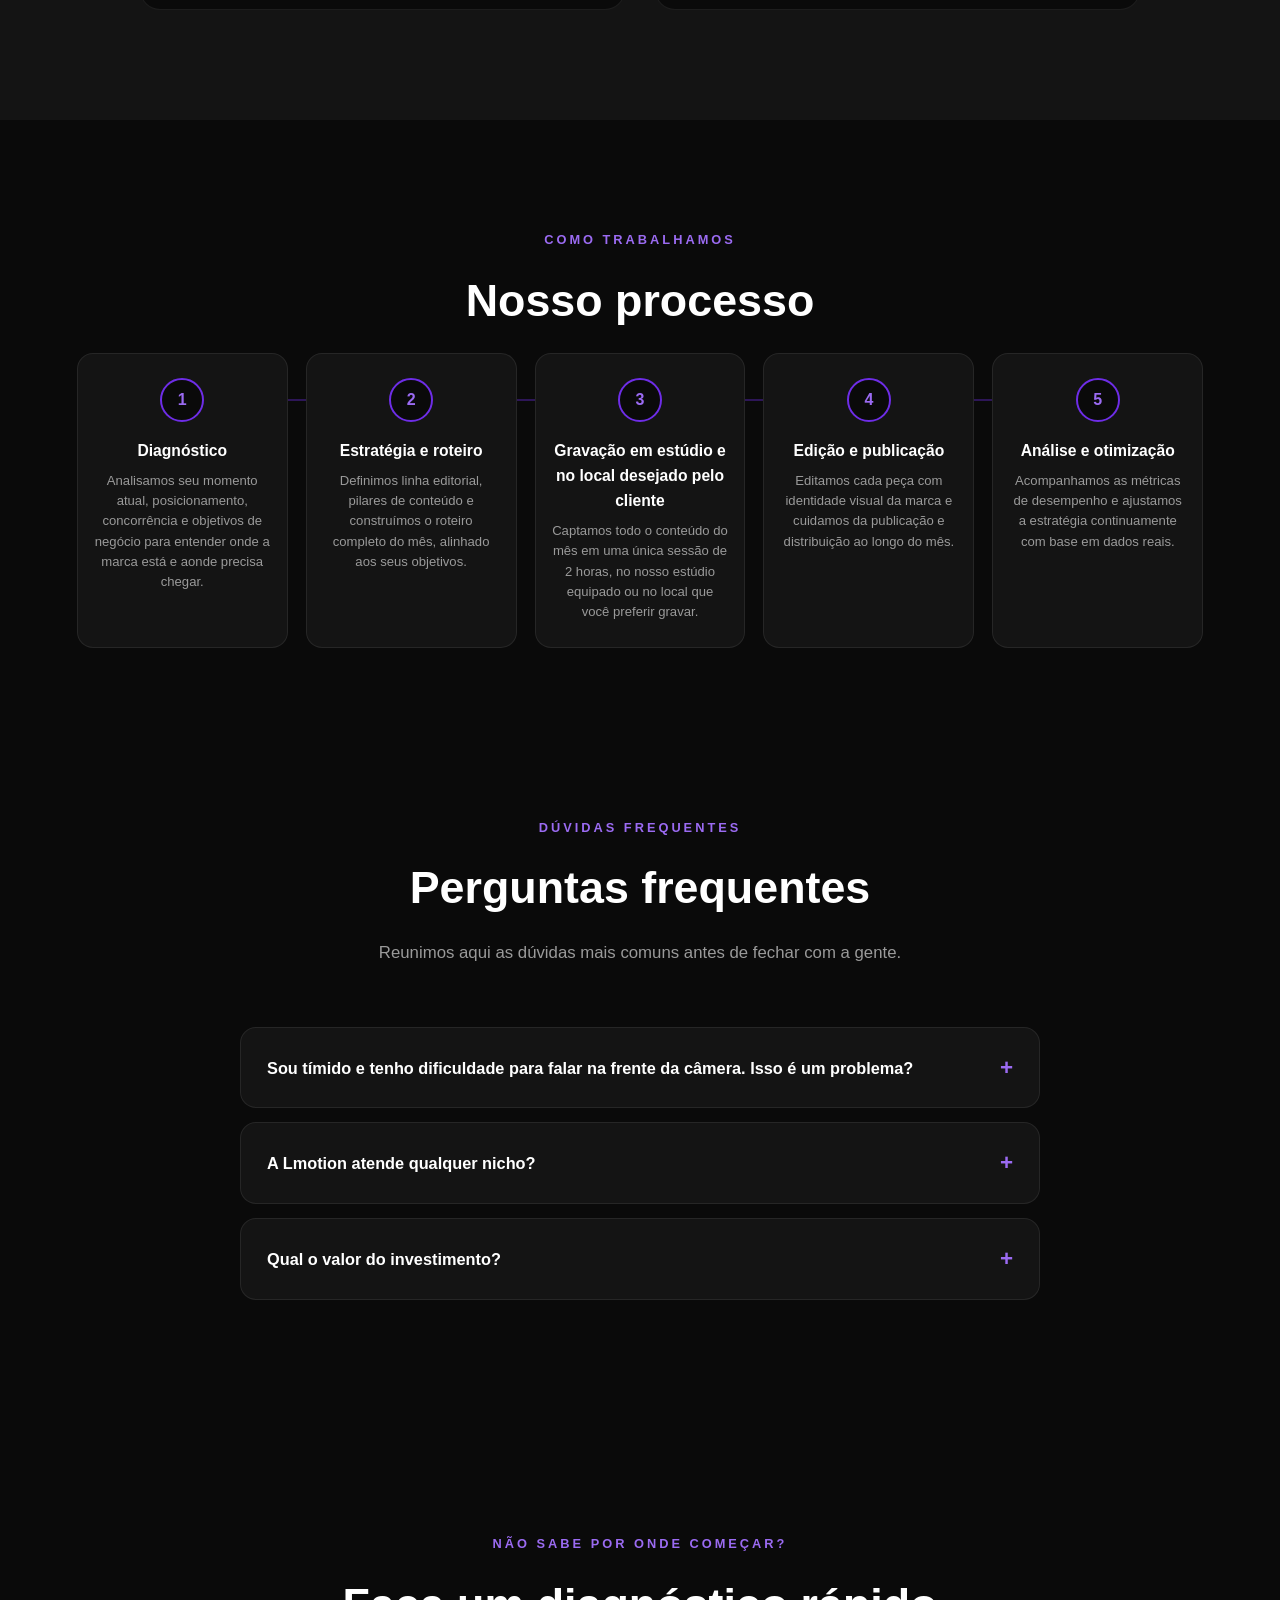
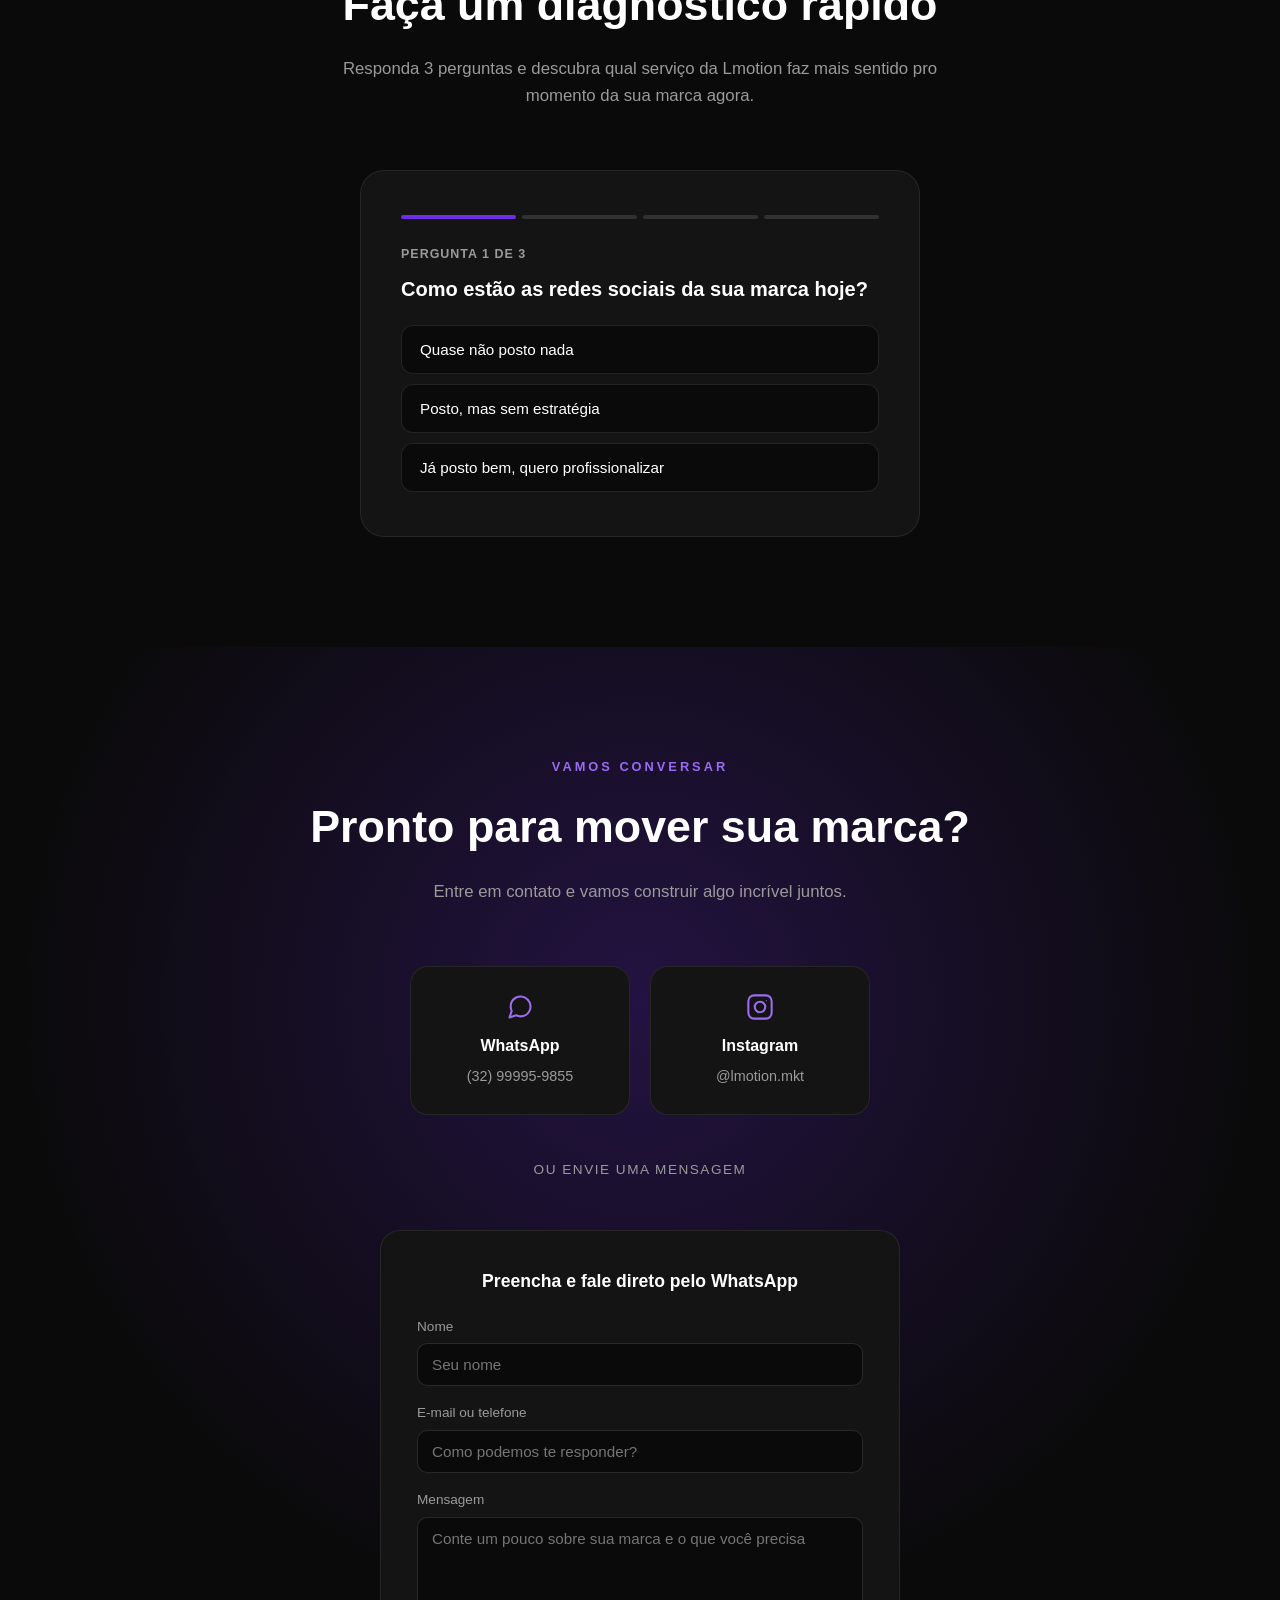
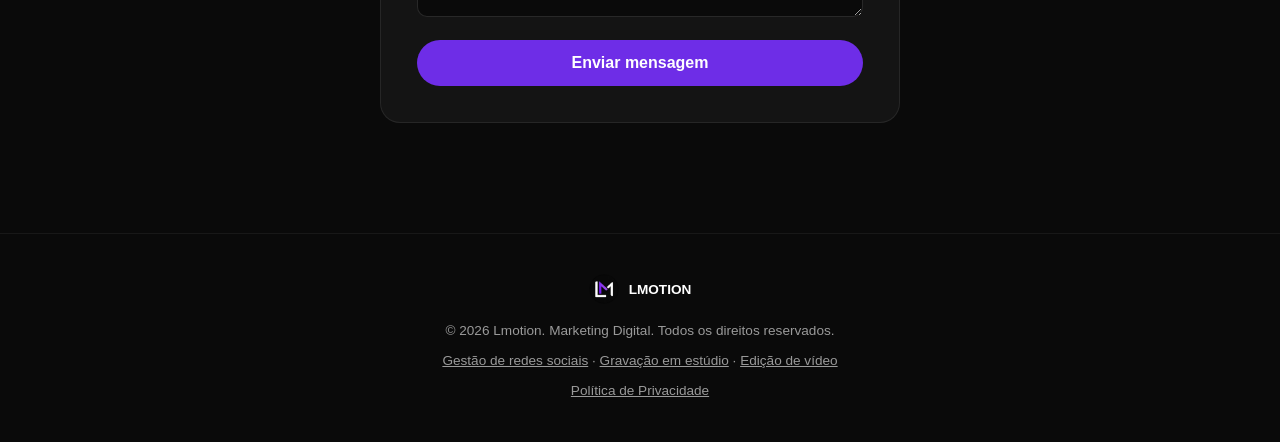
==== commit 66ee8a4b: "Velocidade e SEO: imagens WebP e schema Organization" ====
--- a/index.html
+++ b/index.html
@@ -13,17 +13,27 @@
 <meta property="og:url" content="https://lmotion.com.br/">
 <meta property="og:locale" content="pt_BR">
 <meta name="twitter:card" content="summary">
-<link rel="icon" type="image/png" href="assets/favicon.png">
+<link rel="icon" type="image/png" sizes="192x192" href="/assets/favicon-lmotion.png">
+<link rel="shortcut icon" href="/favicon.ico">
+<link rel="apple-touch-icon" href="/assets/favicon-lmotion.png">
 <script type="application/ld+json">
 {
   "@context": "https://schema.org",
-  "@type": "ProfessionalService",
+  "@type": ["Organization", "ProfessionalService"],
+  "@id": "https://lmotion.com.br/#organization",
   "name": "Lmotion",
   "image": "https://lmotion.com.br/assets/logo.png",
   "url": "https://lmotion.com.br/",
   "logo": "https://lmotion.com.br/assets/logo.png",
   "areaServed": { "@type": "City", "name": "Juiz de Fora" },
   "telephone": "+5532999959855",
+  "contactPoint": {
+    "@type": "ContactPoint",
+    "telephone": "+5532999959855",
+    "contactType": "customer service",
+    "availableLanguage": "Portuguese",
+    "areaServed": "BR"
+  },
   "description": "Agência de marketing digital especializada em gestão de redes sociais e branding, com estúdio próprio para captação de conteúdo.",
   "address": {
     "@type": "PostalAddress",
@@ -641,7 +651,7 @@
 
 <header>
   <div class="logo-wrap">
-    <img src="assets/logo.png" alt="Lmotion logo">
+    <img src="assets/logo-96.webp" alt="Lmotion logo" width="42" height="42">
     <span>LMOTION</span>
   </div>
   <nav>
@@ -682,7 +692,7 @@
 <section class="hero">
   <div class="hero-spotlight" id="heroSpotlight"></div>
   <svg class="hero-grain" aria-hidden="true"><filter id="grainFilter"><feTurbulence type="fractalNoise" baseFrequency="0.85" numOctaves="2" stitchTiles="stitch"/></filter><rect width="100%" height="100%" filter="url(#grainFilter)"/></svg>
-  <img src="assets/logo.png" alt="Lmotion" class="hero-logo">
+  <img src="assets/logo-220.webp" alt="Lmotion" class="hero-logo" width="110" height="110" fetchpriority="high">
   <h1>Vendemos o que ninguém mais tem hoje: <span>Atenção</span></h1>
   <p>A Lmotion é uma agência de Juiz de Fora especializada em gestão de redes sociais e branding, com processo pensado para devolver tempo à sua rotina e resultado consistente para a sua marca.</p>
   <div class="hero-btns">
@@ -701,7 +711,7 @@
 <section class="about" id="sobre">
   <div class="about-grid">
     <div class="about-visual">
-      <img src="assets/logo.png" alt="Lmotion" loading="lazy">
+      <img src="assets/logo-512.webp" alt="Lmotion" width="512" height="512" loading="lazy">
     </div>
     <div class="about-text">
       <span class="section-tag" style="text-align:left;">Sobre a Lmotion</span>
@@ -790,8 +800,8 @@
 <section class="studio" id="estudio">
   <div class="studio-wrap">
     <div class="studio-gallery">
-      <div class="photo-frame"><img src="assets/studio1.jpg" alt="Estúdio de gravação Lmotion" loading="lazy"></div>
-      <div class="photo-frame"><img src="assets/studio2.jpg" alt="Equipamento de captação Lmotion" loading="lazy"></div>
+      <div class="photo-frame"><img src="assets/studio1.webp" alt="Estúdio de gravação Lmotion" width="540" height="960" loading="lazy"></div>
+      <div class="photo-frame"><img src="assets/studio2.webp" alt="Equipamento de captação Lmotion" width="720" height="959" loading="lazy"></div>
     </div>
     <div class="studio-text">
       <span class="section-tag">Nossa estrutura</span>
@@ -815,7 +825,7 @@
       <svg class="testimonial-quote" width="36" height="36" viewBox="0 0 24 24" fill="currentColor"><path d="M9.5 7C6.5 7 4 9.5 4 12.9c0 3 2.1 5.1 4.7 5.1.4 0 .8-.1 1-.2-.5 1.7-2 3-3.9 3.4l.4 1.8c3.4-.6 6.3-3.4 6.3-7.4C12.5 11.8 11.1 7 9.5 7zm10 0c-3 0-5.5 2.5-5.5 5.9 0 3 2.1 5.1 4.7 5.1.4 0 .8-.1 1-.2-.5 1.7-2 3-3.9 3.4l.4 1.8c3.4-.6 6.3-3.4 6.3-7.4C22.5 11.8 21.1 7 19.5 7z"/></svg>
       <p class="testimonial-text">Quanta excelência em todo o seu trabalho! Do ambiente à gravação, tudo muito bem pensado e preparado. Todo profissional que quer externar ao público o seu trabalho, independentemente do ramo, deve ter um acompanhamento de altíssima qualidade como o seu.</p>
       <div class="testimonial-author">
-        <img src="assets/metafisio-logo-crop.png" alt="Metafisio" loading="lazy">
+        <img src="assets/metafisio-104.webp" alt="Metafisio" width="52" height="52" loading="lazy">
         <div>
           <div class="testimonial-name">Guilherme</div>
           <div class="testimonial-role">Dono da Metafisio</div>
@@ -826,7 +836,7 @@
       <svg class="testimonial-quote" width="36" height="36" viewBox="0 0 24 24" fill="currentColor"><path d="M9.5 7C6.5 7 4 9.5 4 12.9c0 3 2.1 5.1 4.7 5.1.4 0 .8-.1 1-.2-.5 1.7-2 3-3.9 3.4l.4 1.8c3.4-.6 6.3-3.4 6.3-7.4C12.5 11.8 11.1 7 9.5 7zm10 0c-3 0-5.5 2.5-5.5 5.9 0 3 2.1 5.1 4.7 5.1.4 0 .8-.1 1-.2-.5 1.7-2 3-3.9 3.4l.4 1.8c3.4-.6 6.3-3.4 6.3-7.4C22.5 11.8 21.1 7 19.5 7z"/></svg>
       <p class="testimonial-text">Dá para perceber a dedicação em cada detalhe, desde o ambiente de gravação até a equipe e todo o cuidado com o conteúdo. Vocês sabem fazer as redes sociais acontecerem de forma estratégica, criativa e que valoriza a marca.</p>
       <div class="testimonial-author">
-        <img src="assets/vigor-academia-logo-crop.png" alt="Vigor Academia" loading="lazy">
+        <img src="assets/vigor-104.webp" alt="Vigor Academia" width="52" height="52" loading="lazy">
         <div>
           <div class="testimonial-name">Vigor Academia</div>
           <div class="testimonial-role">Cliente Lmotion</div>
@@ -936,7 +946,7 @@
 
 <footer>
   <div class="f-logo">
-    <img src="assets/logo.png" alt="Lmotion">
+    <img src="assets/logo-96.webp" alt="Lmotion" width="30" height="30" loading="lazy">
     <span>LMOTION</span>
   </div>
   <p>&copy; 2026 Lmotion. Marketing Digital. Todos os direitos reservados.</p>
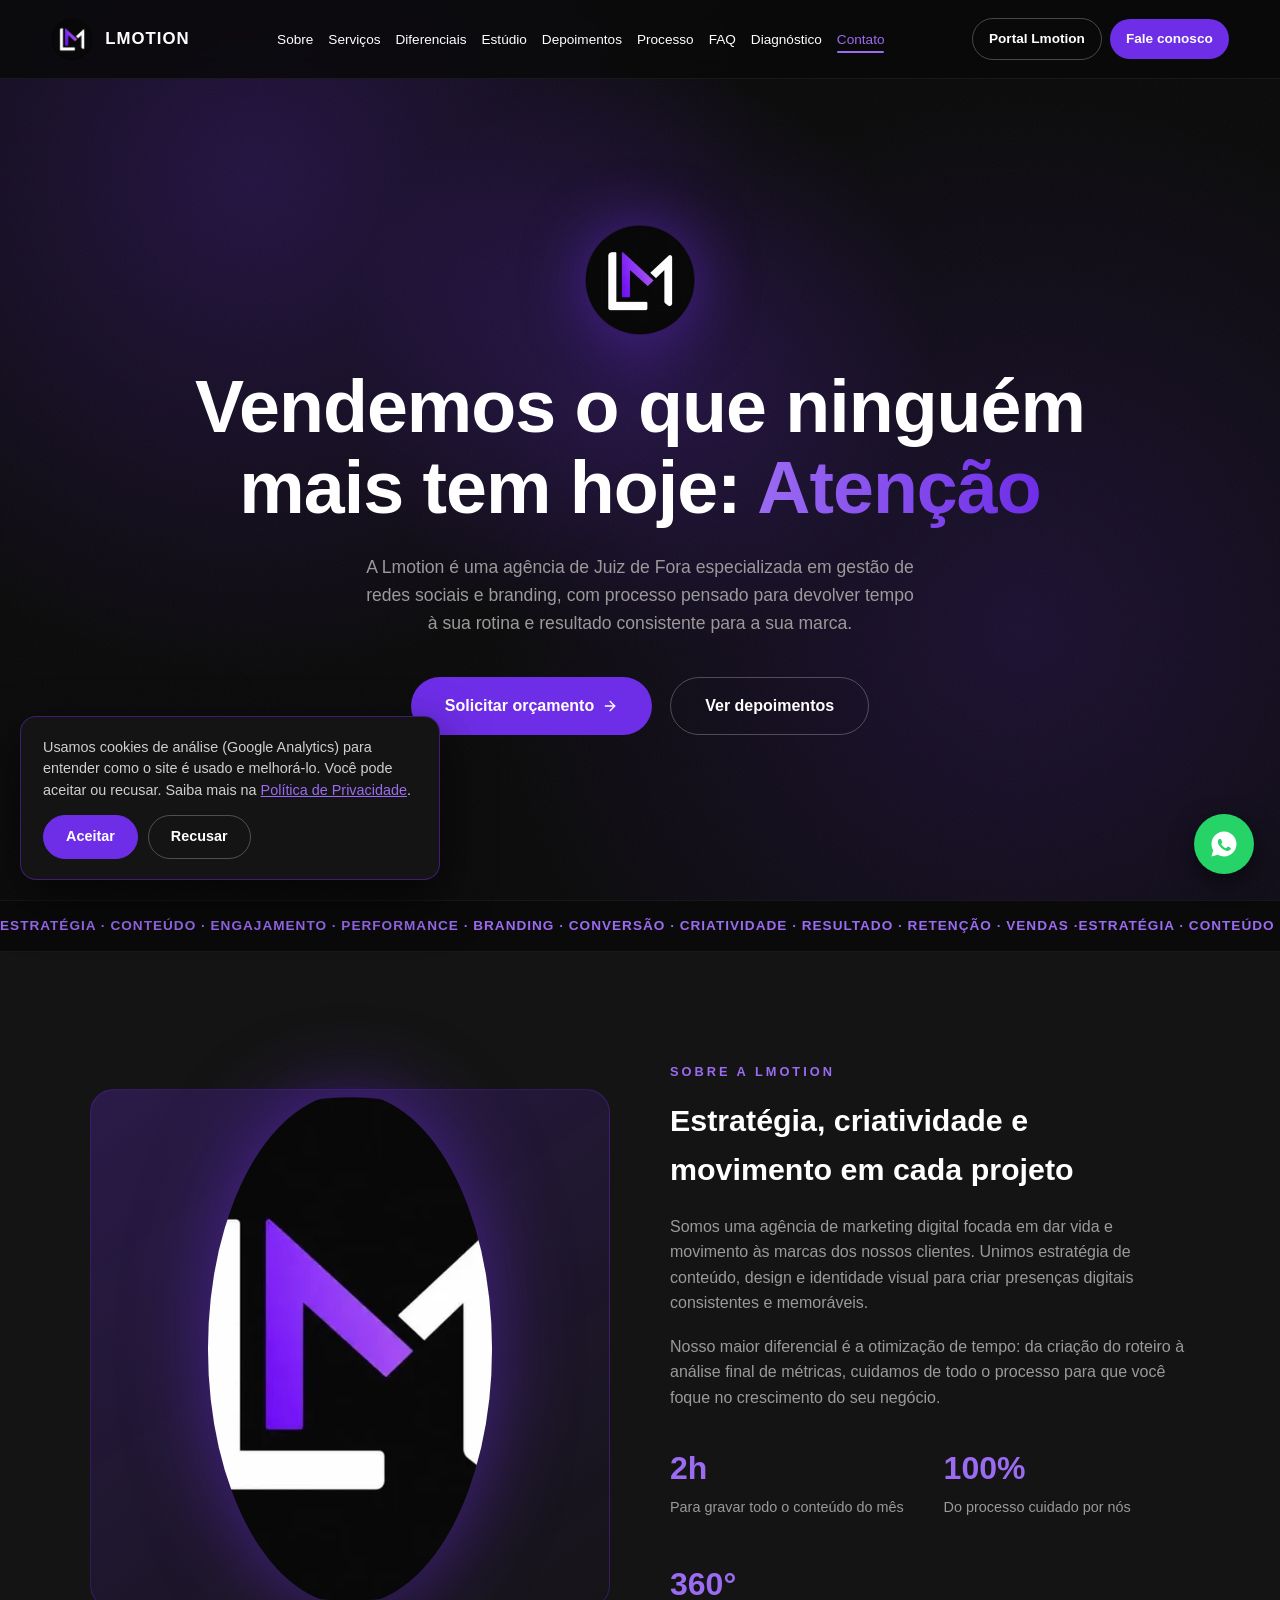
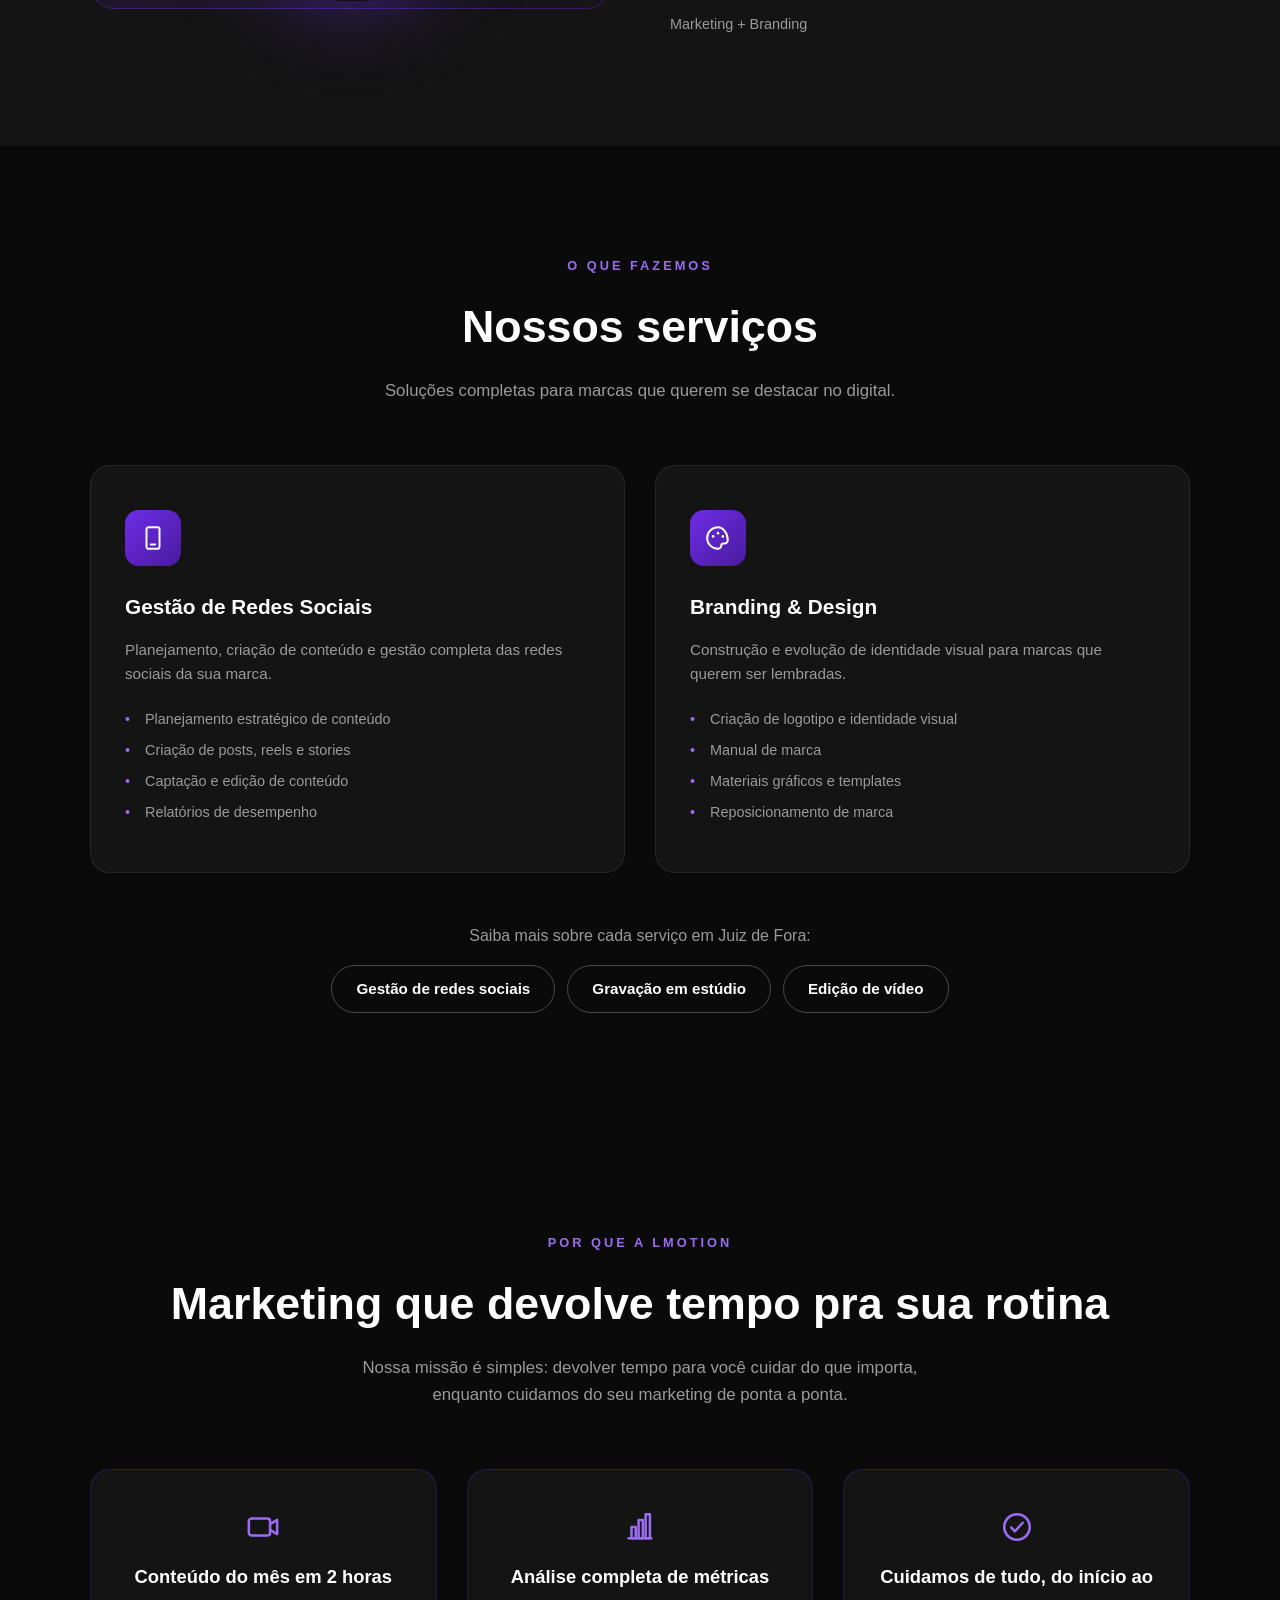
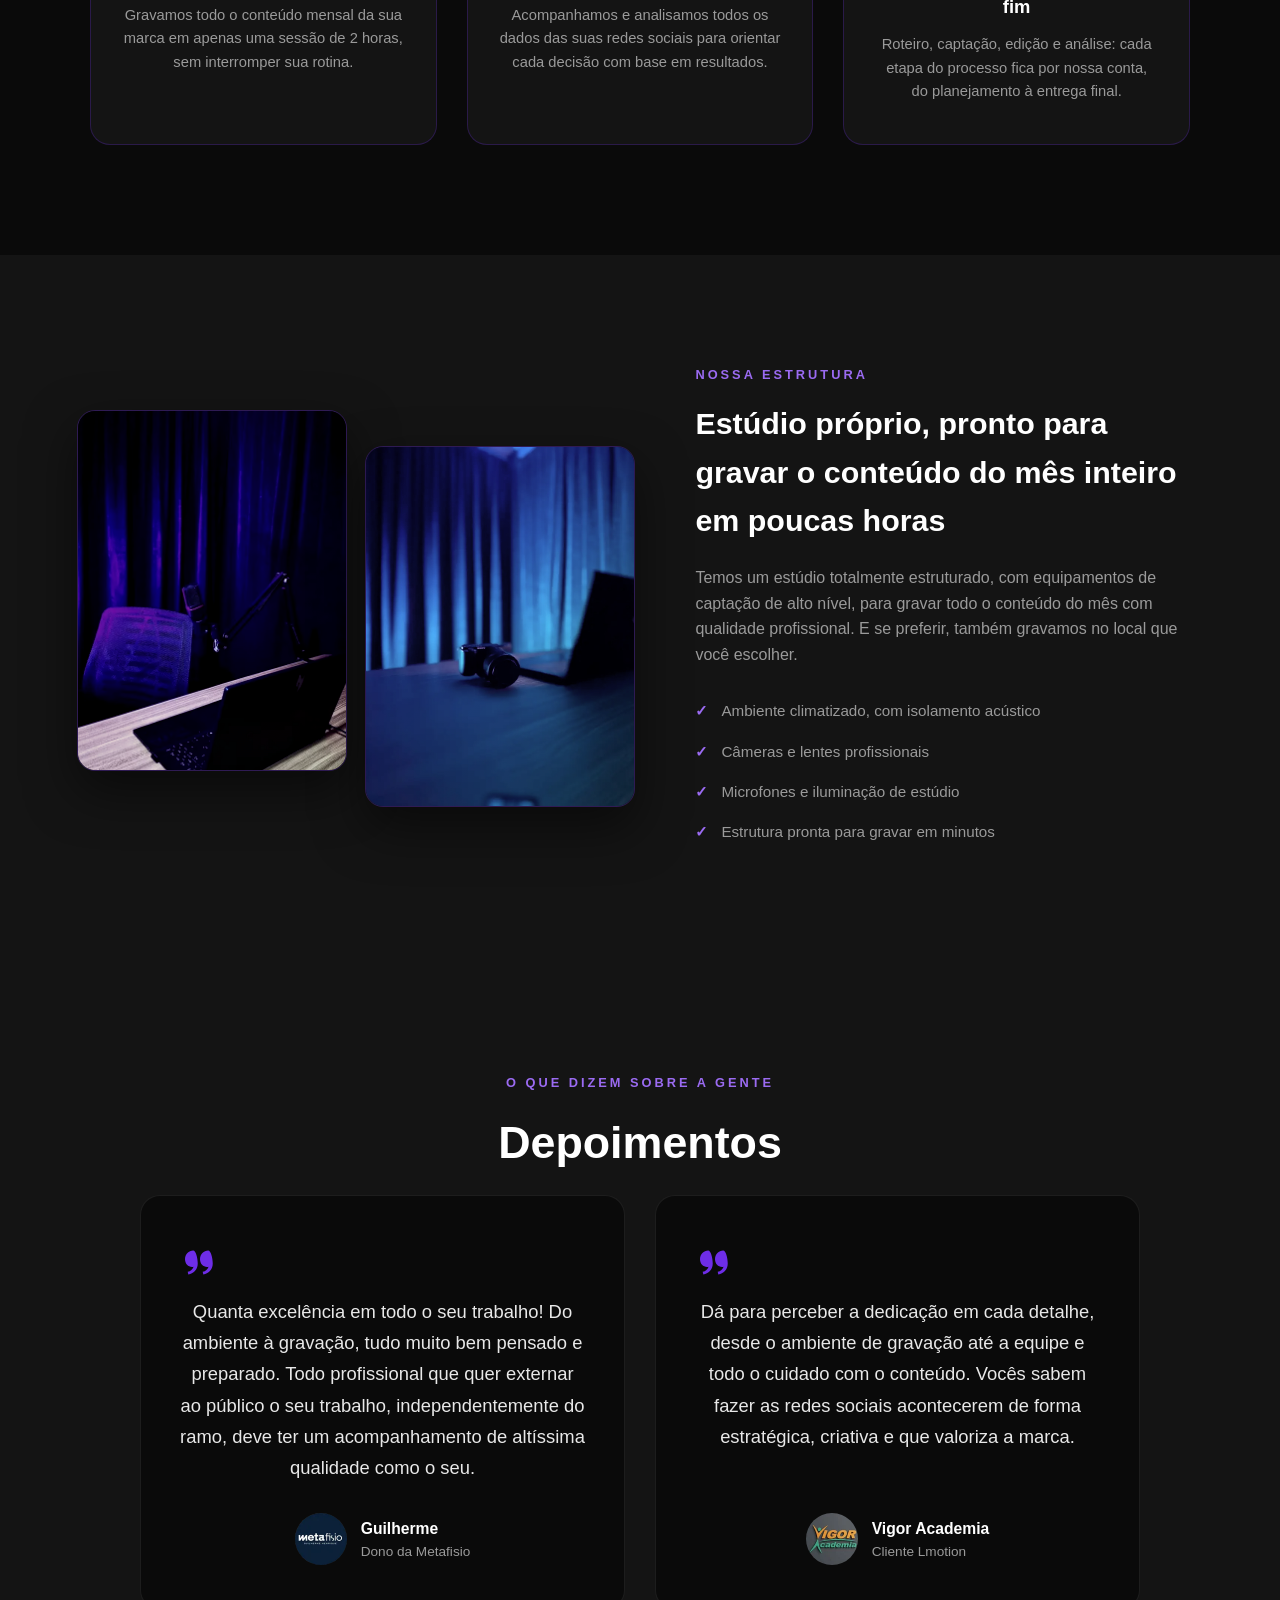
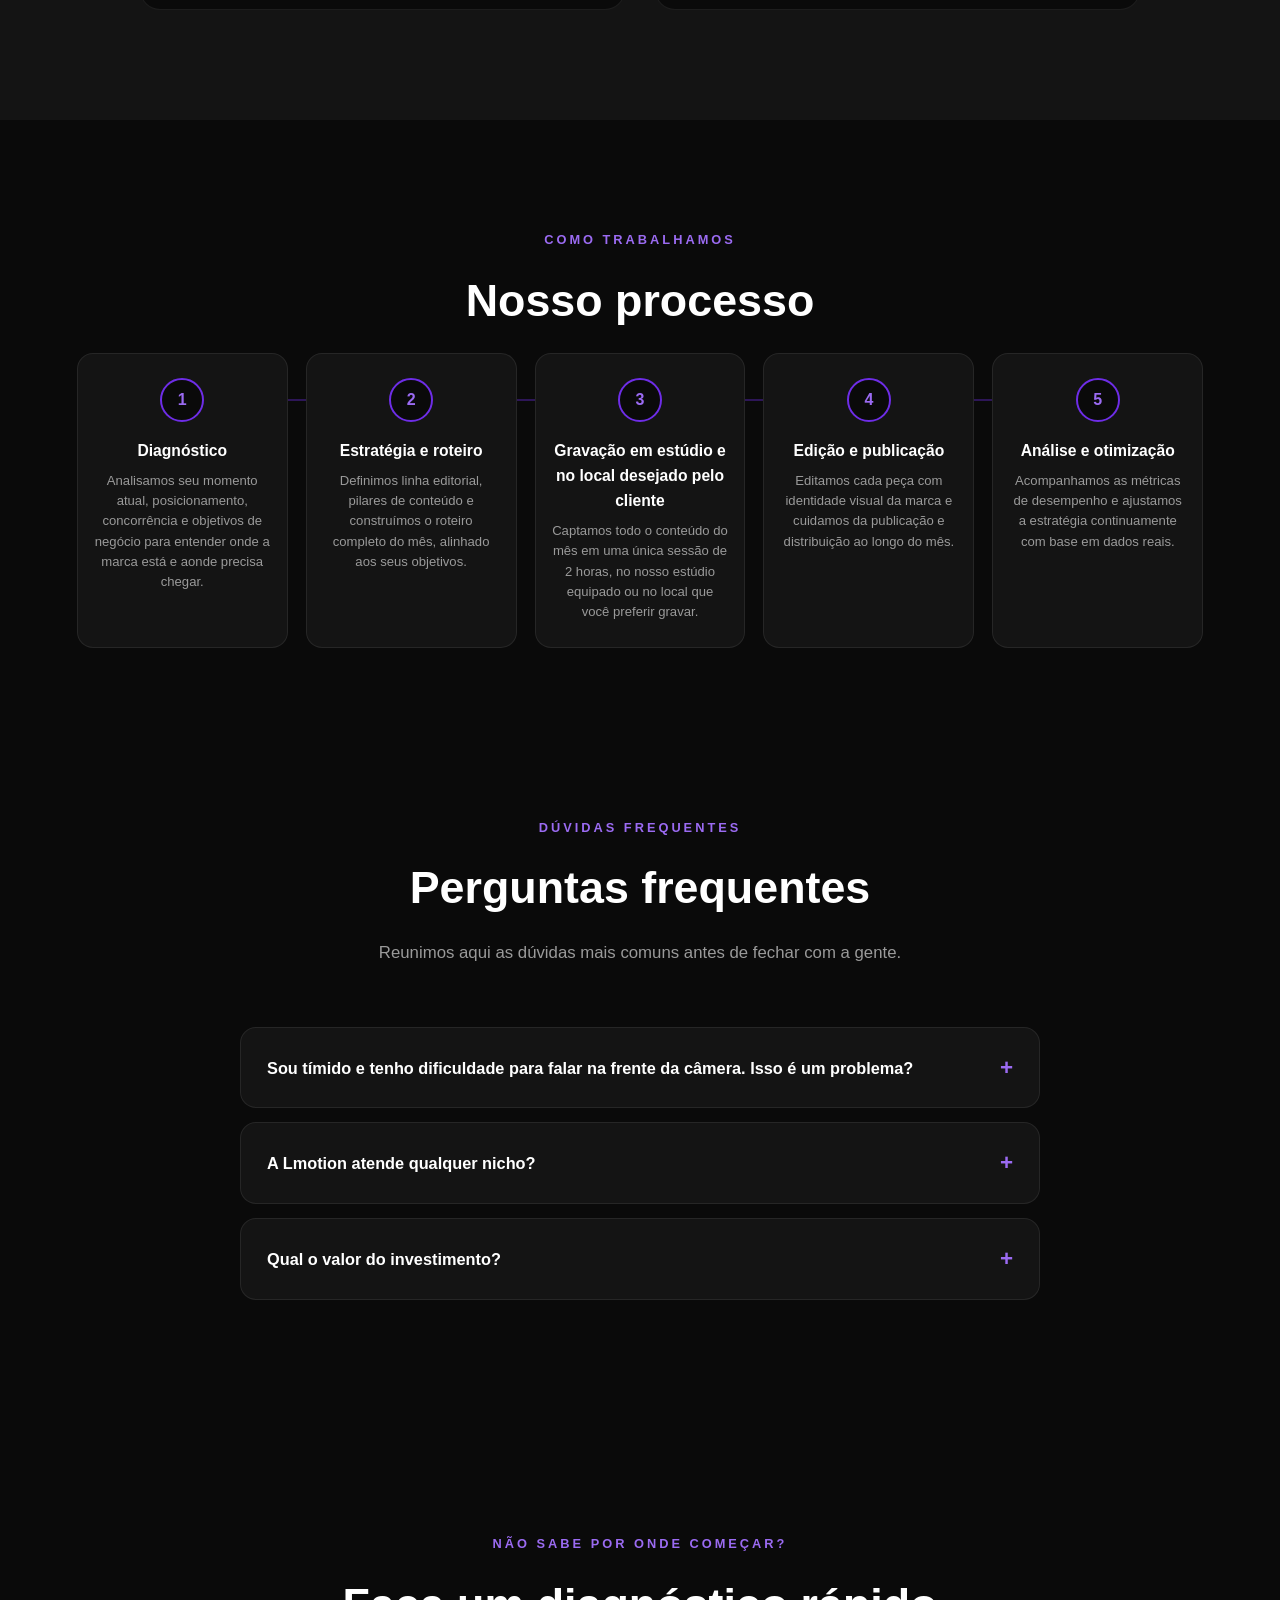
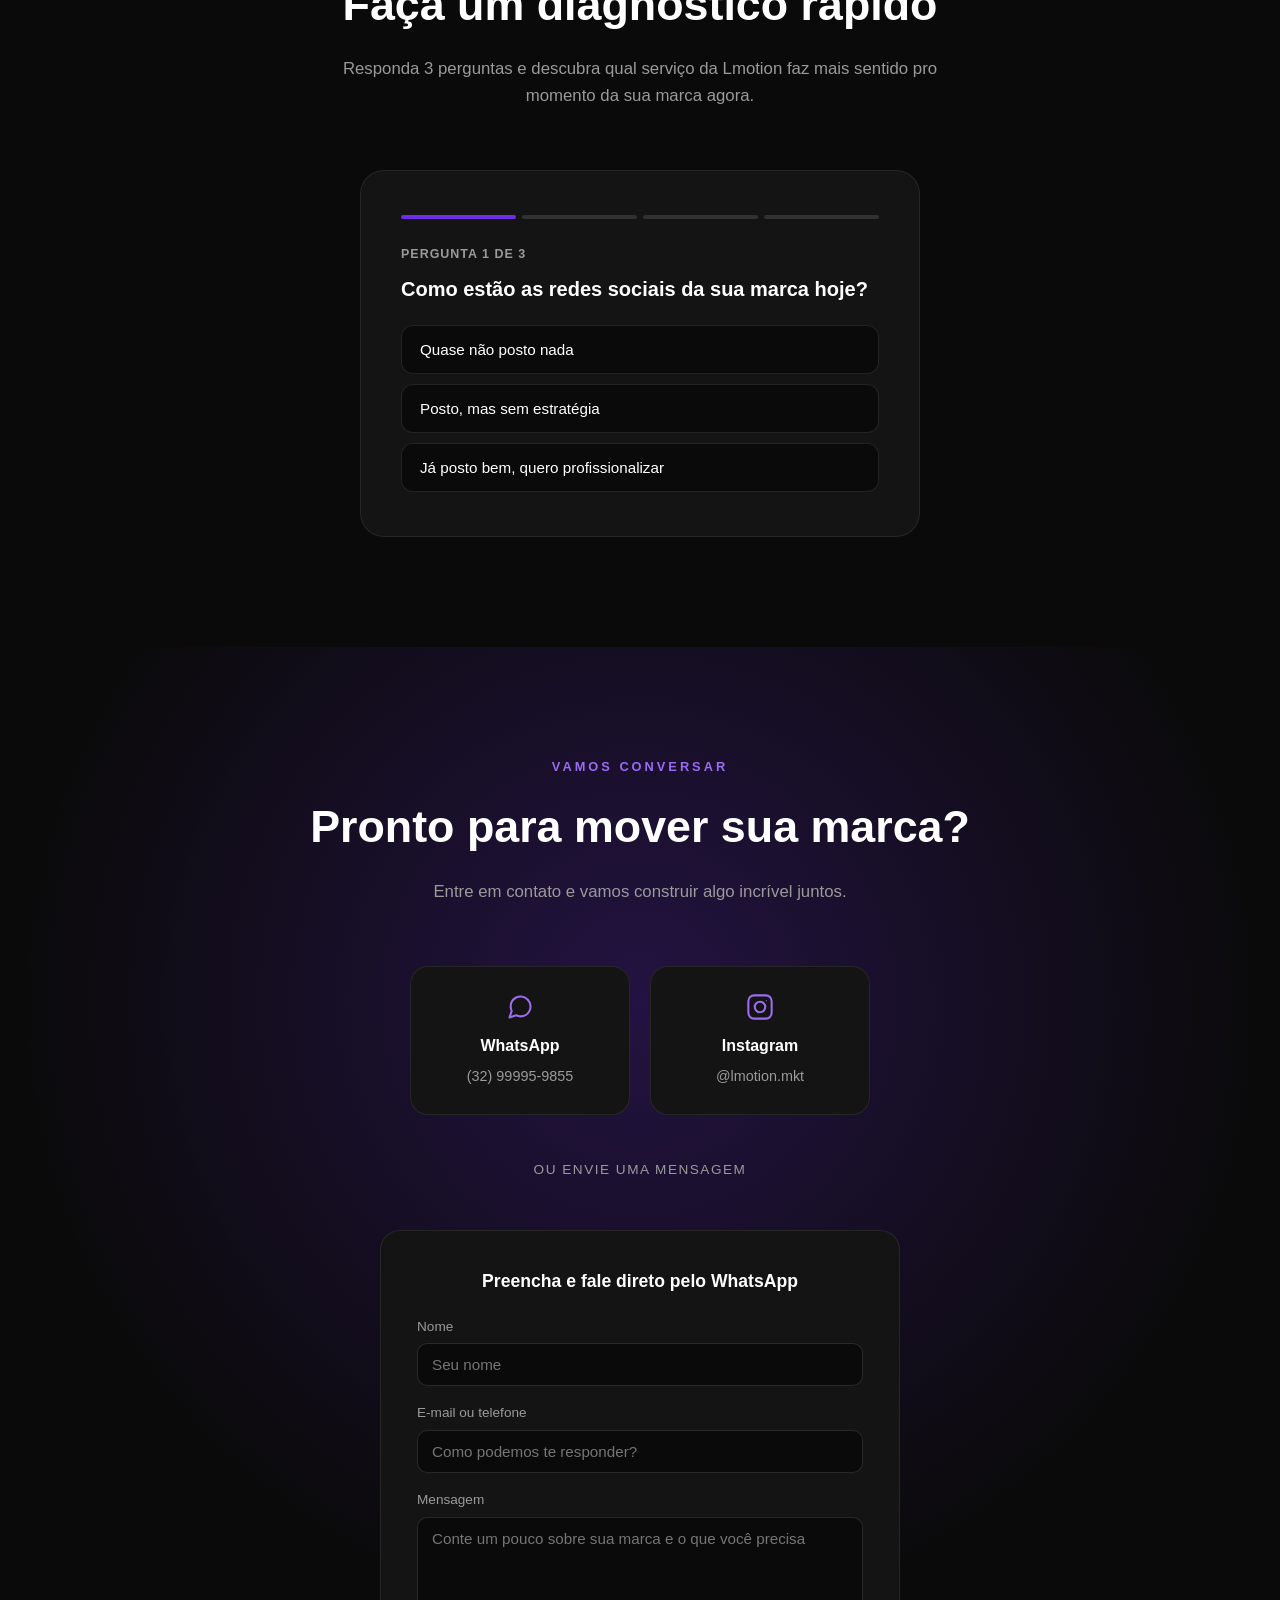
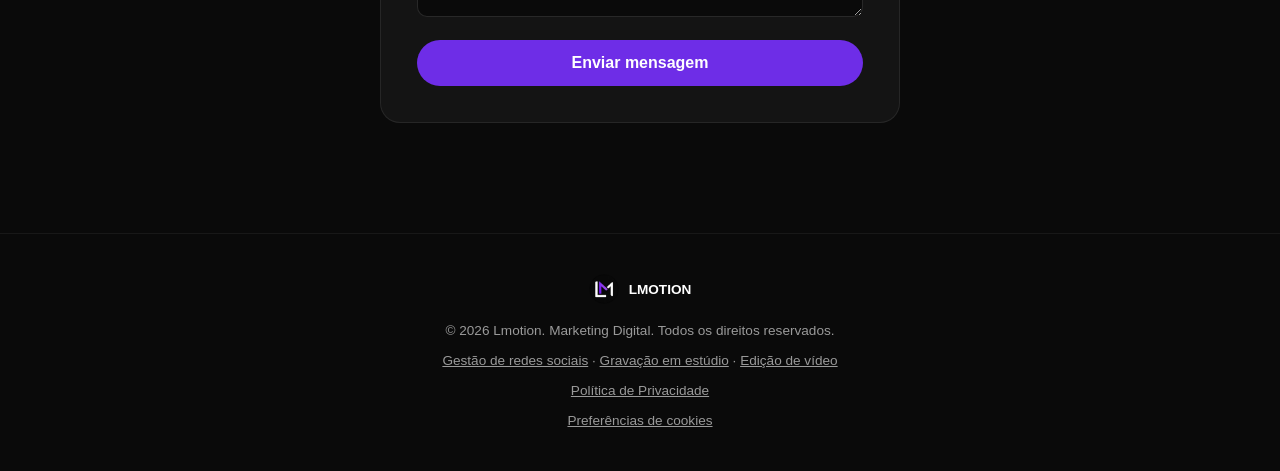
==== commit 1a5459dc: "CSS compartilhado e aviso de cookies nas paginas" ====
--- a/index.html
+++ b/index.html
@@ -78,574 +78,19 @@
   ]
 }
 </script>
-<script async src="https://www.googletagmanager.com/gtag/js?id=G-QRKTV648YV"></script>
 <script>
   window.dataLayer = window.dataLayer || [];
   function gtag(){dataLayer.push(arguments);}
+  gtag('consent', 'default', {
+    'ad_storage': 'denied', 'ad_user_data': 'denied', 'ad_personalization': 'denied',
+    'analytics_storage': 'denied', 'wait_for_update': 500
+  });
+  try { if (localStorage.getItem('lm_cookies') === 'granted') gtag('consent', 'update', { 'analytics_storage': 'granted' }); } catch (e) {}
   gtag('js', new Date());
   gtag('config', 'G-QRKTV648YV');
 </script>
-<style>
-  :root{
-    --purple:#6e2de7;
-    --purple-light:#9b6bf2;
-    --black:#0a0a0a;
-    --black-soft:#141414;
-    --white:#ffffff;
-    --gray:#9a9a9a;
-  }
-  *{margin:0;padding:0;box-sizing:border-box;}
-  html{scroll-behavior:smooth;scrollbar-width:thin;scrollbar-color:var(--purple) var(--black);}
-  ::-webkit-scrollbar{width:9px;}
-  ::-webkit-scrollbar-track{background:var(--black);}
-  ::-webkit-scrollbar-thumb{background:var(--purple);border-radius:10px;}
-  ::-webkit-scrollbar-thumb:hover{background:var(--purple-light);}
-  body{
-    background:var(--black);
-    color:var(--white);
-    font-family:'Segoe UI', Helvetica, Arial, sans-serif;
-    line-height:1.6;
-    overflow-x:hidden;
-  }
-  a{text-decoration:none;color:inherit;}
-  ul{list-style:none;}
-
-  /* NAV */
-  header{
-    position:fixed;top:0;left:0;right:0;
-    display:flex;align-items:center;justify-content:space-between;
-    padding:20px 6%;
-    z-index:1000;
-    background:rgba(10,10,10,0.85);
-    backdrop-filter:blur(10px);
-    border-bottom:1px solid rgba(255,255,255,0.06);
-  }
-  .logo-wrap{display:flex;align-items:center;gap:12px;}
-  .logo-wrap img{width:42px;height:42px;border-radius:50%;}
-  .logo-wrap span{font-weight:700;font-size:1.2rem;letter-spacing:1px;}
-  nav ul{display:flex;gap:36px;}
-  nav a{font-size:0.95rem;font-weight:500;transition:color .25s;position:relative;}
-  nav a:hover{color:var(--purple-light);}
-  nav a.active{color:var(--purple-light);}
-  nav a.active::after{
-    content:"";position:absolute;left:0;right:0;bottom:-6px;height:2px;
-    background:var(--purple-light);border-radius:2px;
-  }
-  .nav-cta{
-    background:var(--purple);
-    padding:10px 22px;border-radius:30px;
-    font-weight:600;font-size:0.9rem;
-    transition:transform .25s, box-shadow .25s;
-  }
-  .nav-cta:hover{transform:translateY(-2px);box-shadow:0 8px 20px rgba(110,45,231,0.4);}
-  .nav-actions{display:flex;align-items:center;gap:12px;}
-  .nav-client{
-    background:transparent;
-    border:1px solid rgba(255,255,255,0.25);
-    color:var(--white);
-    padding:9px 21px;border-radius:30px;
-    font-weight:600;font-size:0.9rem;
-    transition:border-color .25s, background .25s;
-  }
-  .nav-client:hover{border-color:var(--purple-light);background:rgba(110,45,231,0.12);}
-
-  .menu-toggle{display:none;font-size:1.8rem;cursor:pointer;background:none;border:none;color:var(--white);z-index:1100;}
-  .mobile-nav{
-    position:fixed;top:0;right:-100%;width:78%;max-width:320px;height:100vh;
-    background:var(--black-soft);border-left:1px solid rgba(255,255,255,0.08);
-    padding:100px 32px 40px;z-index:1050;transition:right .35s ease;
-    display:flex;flex-direction:column;gap:26px;
-  }
-  .mobile-nav.open{right:0;}
-  .mobile-nav a{font-size:1.05rem;font-weight:600;color:#fff;}
-  .mobile-nav .nav-cta{display:inline-block;text-align:center;width:fit-content;}
-  .nav-overlay{
-    position:fixed;inset:0;background:rgba(0,0,0,0.6);z-index:1040;
-    opacity:0;pointer-events:none;transition:opacity .35s ease;
-  }
-  .nav-overlay.open{opacity:1;pointer-events:auto;}
-
-  /* HERO */
-  .hero{
-    min-height:100vh;
-    display:flex;flex-direction:column;align-items:center;justify-content:center;
-    text-align:center;
-    padding:140px 6% 80px;
-    position:relative;
-    overflow:hidden;
-    background:
-      radial-gradient(circle at 20% 20%, rgba(110,45,231,0.25), transparent 40%),
-      radial-gradient(circle at 80% 70%, rgba(110,45,231,0.18), transparent 45%),
-      var(--black);
-  }
-  .hero-spotlight{
-    position:absolute;inset:0;pointer-events:none;
-    background:radial-gradient(circle 420px at 50% 40%, rgba(110,45,231,0.25), transparent 70%);
-    transition:background .2s ease;
-  }
-  .hero-grain{
-    position:absolute;inset:0;width:100%;height:100%;pointer-events:none;opacity:0.04;z-index:0;
-  }
-  .hero > img, .hero > h1, .hero > p, .hero > .hero-btns{position:relative;z-index:1;}
-  .marquee-strip{
-    background:var(--black);padding:14px 0;overflow:hidden;
-    border-top:1px solid rgba(255,255,255,0.06);border-bottom:1px solid rgba(255,255,255,0.06);
-  }
-  .marquee-track{
-    display:flex;white-space:nowrap;width:max-content;
-    animation:marquee-scroll 30s linear infinite;
-  }
-  .marquee-track span{
-    color:var(--purple-light);font-weight:600;font-size:0.85rem;
-    letter-spacing:1px;text-transform:uppercase;
-  }
-  @keyframes marquee-scroll{
-    from{transform:translateX(0);}
-    to{transform:translateX(-50%);}
-  }
-  .hero img.hero-logo{
-    width:110px;height:110px;border-radius:50%;object-fit:cover;
-    margin-bottom:32px;
-    box-shadow:0 0 60px rgba(110,45,231,0.5);
-    animation:float 5s ease-in-out infinite;
-  }
-  @keyframes float{
-    0%,100%{transform:translateY(0);}
-    50%{transform:translateY(-14px);}
-  }
-  .hero h1{
-    font-size:clamp(2.4rem,6vw,4.6rem);
-    font-weight:800;
-    line-height:1.1;
-    max-width:900px;
-    margin-bottom:24px;
-    letter-spacing:-1px;
-  }
-  .hero h1 span{
-    background:linear-gradient(90deg, var(--purple-light), var(--purple));
-    -webkit-background-clip:text;
-    background-clip:text;
-    color:transparent;
-  }
-  .hero p{
-    max-width:560px;
-    color:var(--gray);
-    font-size:1.1rem;
-    margin-bottom:40px;
-  }
-  .hero-btns{display:flex;gap:18px;flex-wrap:wrap;justify-content:center;}
-  .btn-primary, .btn-secondary{
-    padding:15px 34px;border-radius:32px;font-weight:600;font-size:1rem;
-    transition:all .25s;
-  }
-  .btn-primary{
-    background:var(--purple);color:#fff;
-    display:inline-flex;align-items:center;gap:8px;
-  }
-  .btn-primary:hover{transform:translateY(-3px);box-shadow:0 10px 28px rgba(110,45,231,0.45);}
-  .btn-arrow{display:inline-flex;transition:transform .3s ease;}
-  .btn-primary:hover .btn-arrow{transform:translateX(5px);}
-  .btn-secondary{
-    border:1.5px solid rgba(255,255,255,0.25);color:#fff;
-  }
-  .btn-secondary:hover{border-color:var(--purple-light);color:var(--purple-light);}
-
-  /* SECTION SHARED */
-  section{padding:110px 6%;}
-  .section-tag{
-    color:var(--purple-light);text-transform:uppercase;
-    letter-spacing:3px;font-size:0.8rem;font-weight:700;margin-bottom:14px;display:block;text-align:center;
-  }
-  .section-title{
-    text-align:center;font-size:clamp(2rem,4vw,2.8rem);font-weight:800;margin-bottom:16px;
-  }
-  .section-desc{
-    text-align:center;max-width:620px;margin:0 auto 60px;color:var(--gray);font-size:1.05rem;
-  }
-
-  /* ABOUT */
-  .about{background:var(--black-soft);}
-  .about-grid{
-    display:grid;grid-template-columns:1fr 1fr;gap:60px;align-items:center;max-width:1100px;margin:0 auto;
-  }
-  .about-visual{
-    aspect-ratio:1/1;border-radius:24px;
-    background:linear-gradient(145deg, rgba(110,45,231,0.25), rgba(110,45,231,0.02));
-    border:1px solid rgba(110,45,231,0.3);
-    display:flex;align-items:center;justify-content:center;
-  }
-  .about-visual img{width:55%;border-radius:50%;object-fit:cover;filter:drop-shadow(0 0 40px rgba(110,45,231,0.5));}
-  .about-text h3{font-size:1.9rem;margin-bottom:20px;font-weight:800;}
-  .about-text p{color:var(--gray);margin-bottom:18px;}
-  .about-stats{display:flex;gap:40px;margin-top:32px;flex-wrap:wrap;}
-  .stat h4{font-size:2rem;color:var(--purple-light);font-weight:800;}
-  .stat span{color:var(--gray);font-size:0.9rem;}
-
-  /* SERVICES */
-  .svc-more{text-align:center;margin-top:50px;}
-  .svc-more p{color:var(--gray);margin-bottom:16px;}
-  .svc-more-links{display:flex;flex-wrap:wrap;gap:12px;justify-content:center;}
-  .svc-more-links a{border:1.5px solid rgba(255,255,255,0.25);padding:11px 24px;border-radius:32px;font-size:0.95rem;font-weight:600;transition:all .25s;}
-  .svc-more-links a:hover{border-color:var(--purple-light);color:var(--purple-light);}
-  .services-grid{
-    display:grid;grid-template-columns:repeat(auto-fit,minmax(300px,1fr));
-    gap:30px;max-width:1100px;margin:0 auto;
-  }
-  .service-card{
-    background:var(--black-soft);
-    border:1px solid rgba(255,255,255,0.08);
-    border-radius:20px;padding:44px 34px;
-    transition:transform .3s, border-color .3s, background .3s;
-  }
-  .service-card:hover{
-    transform:translateY(-8px);
-    border-color:var(--purple);
-    background:rgba(110,45,231,0.06);
-    box-shadow:0 0 0 1px rgba(110,45,231,0.3), 0 20px 40px rgba(110,45,231,0.15);
-  }
-  .service-icon{
-    width:56px;height:56px;border-radius:14px;
-    background:linear-gradient(135deg, var(--purple), #4a1a9e);
-    display:flex;align-items:center;justify-content:center;
-    margin-bottom:24px;
-  }
-  .service-icon svg{width:26px;height:26px;color:#fff;}
-  .service-card h3{font-size:1.3rem;margin-bottom:14px;font-weight:700;}
-  .service-card p{color:var(--gray);font-size:0.95rem;margin-bottom:18px;}
-  .service-card ul li{color:var(--gray);font-size:0.9rem;padding:4px 0;padding-left:20px;position:relative;}
-  .service-card ul li::before{
-    content:"•";position:absolute;left:0;color:var(--purple-light);
-  }
-
-  /* DIFERENCIAIS */
-  .diff-grid{
-    display:grid;grid-template-columns:repeat(auto-fit,minmax(280px,1fr));
-    gap:30px;max-width:1100px;margin:0 auto;
-  }
-  .diff-card{
-    background:var(--black-soft);
-    border:1px solid rgba(110,45,231,0.25);
-    border-radius:20px;padding:40px 32px;text-align:center;
-    transition:transform .3s, border-color .3s;
-  }
-  .diff-card:hover{transform:translateY(-8px);border-color:var(--purple);box-shadow:0 0 0 1px rgba(110,45,231,0.3), 0 20px 40px rgba(110,45,231,0.15);}
-  .diff-card .diff-icon{margin-bottom:18px;display:flex;justify-content:center;}
-  .diff-card .diff-icon svg{width:34px;height:34px;color:var(--purple-light);}
-  .diff-card h3{font-size:1.15rem;margin-bottom:12px;font-weight:700;}
-  .diff-card p{color:var(--gray);font-size:0.92rem;}
-
-  /* STUDIO */
-  .studio{background:var(--black-soft);}
-  .studio-wrap{
-    display:grid;grid-template-columns:1.1fr 1fr;gap:60px;
-    max-width:1150px;margin:0 auto;align-items:center;
-  }
-  .studio-gallery{
-    display:grid;grid-template-columns:1fr 1fr;gap:18px;
-  }
-  .photo-frame{
-    position:relative;border-radius:18px;overflow:hidden;
-    border:1px solid rgba(110,45,231,0.3);
-    box-shadow:0 20px 50px rgba(0,0,0,0.5);
-    aspect-ratio:3/4;
-    width:100%;min-width:0;
-  }
-  .photo-frame img{
-    width:100%;height:100%;object-fit:cover;display:block;
-    filter:saturate(0.85) contrast(1.05);
-  }
-  .photo-frame::after{
-    content:"";position:absolute;inset:0;
-    background:linear-gradient(135deg, rgba(110,45,231,0.4), rgba(10,5,20,0.35));
-    mix-blend-mode:color;pointer-events:none;
-  }
-  .studio-gallery .photo-frame:nth-child(2){margin-top:36px;}
-  .studio-text span.section-tag{text-align:left;}
-  .studio-text h3{font-size:1.9rem;margin-bottom:20px;font-weight:800;}
-  .studio-text p{color:var(--gray);margin-bottom:18px;}
-  .studio-list{margin-top:24px;}
-  .studio-list li{
-    color:var(--gray);padding:8px 0;padding-left:26px;position:relative;font-size:0.95rem;
-  }
-  .studio-list li::before{
-    content:"✓";position:absolute;left:0;color:var(--purple-light);font-weight:700;
-  }
-
-  /* PORTFOLIO / CASES */
-  .portfolio{background:var(--black-soft);}
-  .portfolio-grid{
-    display:grid;grid-template-columns:repeat(auto-fit,minmax(280px,1fr));
-    gap:26px;max-width:1150px;margin:0 auto;
-  }
-  .case-card{
-    border-radius:20px;overflow:hidden;
-    background:var(--black);
-    border:1px solid rgba(255,255,255,0.08);
-    transition:transform .3s;
-  }
-  .case-card:hover{transform:translateY(-6px);}
-  .case-thumb{
-    height:200px;
-    background:linear-gradient(135deg, rgba(110,45,231,0.35), rgba(0,0,0,0.6));
-    display:flex;align-items:center;justify-content:center;
-    color:rgba(255,255,255,0.35);
-    font-size:0.85rem;font-weight:600;letter-spacing:1px;text-transform:uppercase;
-    border-bottom:1px solid rgba(255,255,255,0.08);
-  }
-  .case-info{padding:24px;}
-  .case-info span{
-    color:var(--purple-light);font-size:0.75rem;text-transform:uppercase;
-    letter-spacing:1.5px;font-weight:700;
-  }
-  .case-info h4{margin:10px 0 8px;font-size:1.15rem;}
-  .case-info p{color:var(--gray);font-size:0.9rem;}
-  .portfolio-note{
-    text-align:center;color:var(--gray);font-size:0.9rem;margin-top:40px;
-    max-width:500px;margin-left:auto;margin-right:auto;
-  }
-
-  /* TESTIMONIALS */
-  .testimonials{background:var(--black-soft);}
-  .testimonials-grid{
-    display:grid;grid-template-columns:repeat(auto-fit,minmax(300px,1fr));
-    gap:30px;max-width:1000px;margin:0 auto;
-  }
-  .testimonial-card{
-    display:flex;flex-direction:column;
-    background:var(--black);
-    border:1px solid rgba(255,255,255,0.08);border-radius:20px;
-    padding:44px 38px;text-align:center;
-    transition:transform .3s, border-color .3s, box-shadow .3s;
-  }
-  .testimonial-card:hover{
-    transform:translateY(-6px);border-color:var(--purple);
-    box-shadow:0 0 0 1px rgba(110,45,231,0.3), 0 20px 40px rgba(110,45,231,0.15);
-  }
-  .testimonial-quote{color:var(--purple);margin-bottom:20px;}
-  .testimonial-text{color:#e8e8e8;font-size:1.15rem;line-height:1.7;margin:0 0 30px;flex:1;}
-  .testimonial-author{display:flex;align-items:center;justify-content:center;gap:14px;margin-top:auto;}
-  .testimonial-author img{width:52px;height:52px;border-radius:50%;object-fit:cover;flex-shrink:0;}
-  .testimonial-name{color:#fff;font-weight:700;font-size:0.98rem;text-align:left;}
-  .testimonial-role{color:var(--gray);font-size:0.85rem;text-align:left;}
-
-  /* PROCESS */
-  .process-grid{
-    display:grid;grid-template-columns:repeat(5,1fr);
-    gap:18px;max-width:1180px;margin:0 auto;position:relative;
-  }
-  .process-grid::before{
-    content:"";position:absolute;top:46px;left:10%;right:10%;height:2px;
-    background:rgba(110,45,231,0.35);z-index:0;
-  }
-  .process-step{
-    position:relative;z-index:1;text-align:center;padding:24px 16px;
-    background:var(--black-soft);border:1px solid rgba(255,255,255,0.08);
-    border-radius:16px;
-    transition:transform .3s, border-color .3s, box-shadow .3s;
-  }
-  .process-step:hover{
-    transform:translateY(-6px);border-color:var(--purple);
-    box-shadow:0 0 0 1px rgba(110,45,231,0.3), 0 16px 32px rgba(110,45,231,0.15);
-  }
-  .process-step .num{
-    position:relative;z-index:1;
-    width:44px;height:44px;border-radius:50%;
-    border:2px solid var(--purple);color:var(--purple-light);
-    background:var(--black);
-    display:flex;align-items:center;justify-content:center;
-    font-weight:800;margin:0 auto 16px;font-size:1rem;
-  }
-  .process-step h4{margin-bottom:8px;font-size:0.98rem;}
-  .process-step p{color:var(--gray);font-size:0.82rem;line-height:1.55;}
-  #processo{padding-bottom:60px;}
-  @media(max-width:900px){
-    .process-grid{grid-template-columns:1fr;gap:16px;}
-    .process-grid::before{display:none;}
-  }
-
-  /* FAQ */
-  .faq-wrap{max-width:800px;margin:0 auto;}
-  .faq-item{
-    background:var(--black-soft);
-    border:1px solid rgba(255,255,255,0.08);
-    border-radius:16px;margin-bottom:14px;overflow:hidden;
-    transition:border-color .25s;
-  }
-  .faq-item[open]{border-color:rgba(110,45,231,0.4);}
-  .faq-item summary{
-    padding:22px 26px;cursor:pointer;font-weight:600;font-size:1.02rem;
-    list-style:none;display:flex;align-items:center;justify-content:space-between;gap:16px;
-  }
-  .faq-item summary::-webkit-details-marker{display:none;}
-  .faq-item summary::after{
-    content:"+";font-size:1.4rem;color:var(--purple-light);flex-shrink:0;
-    transition:transform .25s;
-  }
-  .faq-item[open] summary::after{transform:rotate(45deg);}
-  .faq-item p{
-    padding:0 26px 22px;color:var(--gray);font-size:0.95rem;
-  }
-
-  /* DIAGNÓSTICO */
-  .diag-card{
-    max-width:560px;margin:0 auto;
-    background:var(--black-soft);
-    border:1px solid rgba(255,255,255,0.08);
-    border-radius:24px;padding:44px 40px;
-  }
-  .diag-steps{display:flex;gap:6px;margin-bottom:26px;}
-  .diag-step-dot{height:4px;flex:1;border-radius:4px;background:rgba(255,255,255,0.12);transition:background .25s ease;}
-  .diag-step-dot.done{background:var(--purple);}
-  .diag-qlabel{color:var(--gray);font-size:0.78rem;font-weight:700;text-transform:uppercase;letter-spacing:1px;margin-bottom:10px;}
-  .diag-qtitle{font-size:1.25rem;font-weight:800;margin-bottom:22px;line-height:1.4;}
-  .diag-opts{display:flex;flex-direction:column;gap:10px;}
-  .diag-opt{
-    text-align:left;background:var(--black);
-    border:1px solid rgba(255,255,255,0.1);color:#fff;
-    padding:15px 18px;border-radius:12px;font-size:0.95rem;font-family:inherit;
-    cursor:pointer;transition:border-color .2s ease,background .2s ease,transform .2s ease;
-  }
-  .diag-opt:hover{border-color:var(--purple-light);background:rgba(110,45,231,0.08);transform:translateX(2px);}
-  .diag-result{text-align:center;padding:6px 0 2px;}
-  .diag-result-icon{
-    width:56px;height:56px;border-radius:50%;
-    background:rgba(110,45,231,0.15);
-    display:flex;align-items:center;justify-content:center;
-    font-size:1.5rem;margin:0 auto 18px;
-  }
-  .diag-result-tag{color:var(--gray);font-size:0.78rem;font-weight:700;text-transform:uppercase;letter-spacing:1px;margin-bottom:8px;}
-  .diag-result-titulo{font-size:1.5rem;font-weight:800;margin-bottom:14px;}
-  .diag-result-blurb{color:var(--gray);font-size:0.95rem;line-height:1.65;margin-bottom:20px;}
-  .diag-bars{background:var(--black);border:1px solid rgba(255,255,255,0.08);border-radius:16px;padding:18px 20px;margin-bottom:26px;text-align:left;}
-  .diag-bars-label{color:var(--gray);font-size:0.78rem;margin-bottom:14px;}
-  .diag-bar-row{margin-bottom:12px;}
-  .diag-bar-row:last-of-type{margin-bottom:14px;}
-  .diag-bar-row-head{display:flex;justify-content:space-between;align-items:baseline;margin-bottom:5px;}
-  .diag-bar-name{font-size:0.85rem;color:var(--gray);}
-  .diag-bar-name.active{color:var(--purple-light);font-weight:700;}
-  .diag-bar-track{background:rgba(255,255,255,0.08);border-radius:6px;height:10px;overflow:hidden;}
-  .diag-bar-fill{height:100%;border-radius:6px;}
-  .diag-bar-fill.low{background:rgba(255,255,255,0.25);width:20%;}
-  .diag-bar-fill.high{background:var(--purple);width:100%;}
-  .diag-bar-val{font-size:0.85rem;color:var(--gray);font-weight:700;}
-  .diag-bar-val.active{color:var(--purple-light);}
-  .diag-bars-translate{color:var(--gray);font-size:0.85rem;line-height:1.6;margin-top:4px;padding-top:12px;border-top:1px solid rgba(255,255,255,0.08);}
-  .diag-bars-note{color:var(--gray);font-size:0.7rem;margin-top:12px;opacity:0.75;line-height:1.5;}
-  .diag-result-btn{
-    display:inline-flex;align-items:center;justify-content:center;gap:8px;
-    background:var(--purple);color:#fff;font-weight:600;font-size:0.98rem;
-    padding:15px 28px;border-radius:30px;text-decoration:none;
-    transition:transform .25s, box-shadow .25s;
-  }
-  .diag-result-btn:hover{transform:translateY(-2px);box-shadow:0 10px 28px rgba(110,45,231,0.45);}
-  @media(max-width:600px){
-    .diag-card{padding:32px 24px;}
-  }
-
-  /* CONTACT */
-  .contact{
-    background:radial-gradient(circle at 50% 30%, rgba(110,45,231,0.25), var(--black) 60%);
-    text-align:center;
-  }
-  .contact-buttons{
-    display:flex;gap:20px;justify-content:center;flex-wrap:wrap;margin-top:40px;
-  }
-  .contact-card{
-    background:var(--black-soft);
-    border:1px solid rgba(255,255,255,0.08);
-    padding:26px 34px;border-radius:18px;
-    min-width:220px;
-    transition:transform .25s, border-color .25s;
-  }
-  .contact-card:hover{transform:translateY(-6px);border-color:var(--purple);}
-  .contact-card .c-icon{margin-bottom:12px;display:flex;justify-content:center;}
-  .contact-card .c-icon svg{width:28px;height:28px;color:var(--purple-light);}
-  .contact-card h4{font-size:1rem;margin-bottom:6px;}
-  .contact-card p{color:var(--gray);font-size:0.9rem;}
-
-  /* FLOATING WHATSAPP BUTTON */
-  .float-whatsapp{
-    position:fixed;bottom:26px;right:26px;z-index:999;
-    width:60px;height:60px;border-radius:50%;
-    background:#25D366;
-    display:flex;align-items:center;justify-content:center;
-    box-shadow:0 8px 24px rgba(0,0,0,0.5);
-    font-size:1.7rem;
-    transition:transform .25s;
-  }
-  .float-whatsapp:hover{transform:scale(1.08);}
-  .float-whatsapp svg{width:30px;height:30px;}
-
-  /* SCROLL REVEAL */
-  .reveal{opacity:0;transform:translateY(24px);transition:opacity .7s ease, transform .7s ease;}
-  .reveal.is-visible{opacity:1;transform:translateY(0);}
-
-  /* CONTACT FORM */
-  .contact-form{
-    max-width:520px;margin:50px auto 0;text-align:left;
-    background:var(--black-soft);
-    border:1px solid rgba(255,255,255,0.08);
-    border-radius:20px;padding:36px;
-  }
-  .contact-form h4{font-size:1.1rem;margin-bottom:20px;text-align:center;}
-  .form-group{margin-bottom:16px;}
-  .form-group label{display:block;font-size:0.85rem;color:var(--gray);margin-bottom:6px;}
-  .form-group input, .form-group textarea{
-    width:100%;padding:12px 14px;border-radius:10px;
-    background:var(--black);border:1px solid rgba(255,255,255,0.12);
-    color:#fff;font-family:inherit;font-size:0.95rem;
-    outline:none;transition:border-color .25s;
-  }
-  .form-group input:focus, .form-group textarea:focus{border-color:var(--purple);}
-  .form-group textarea{resize:vertical;min-height:100px;}
-  .contact-form button{
-    width:100%;padding:14px;border:none;border-radius:30px;
-    background:var(--purple);color:#fff;font-weight:600;font-size:1rem;cursor:pointer;
-    transition:transform .25s, box-shadow .25s;
-  }
-  .contact-form button:hover{transform:translateY(-2px);box-shadow:0 10px 28px rgba(110,45,231,0.45);}
-  .form-divider{
-    text-align:center;color:var(--gray);font-size:0.85rem;margin:44px 0 0;
-    text-transform:uppercase;letter-spacing:1.5px;
-  }
-
-  footer{
-    padding:40px 6%;text-align:center;color:var(--gray);
-    border-top:1px solid rgba(255,255,255,0.06);font-size:0.85rem;
-  }
-  footer .f-logo{display:flex;align-items:center;justify-content:center;gap:10px;margin-bottom:16px;}
-  footer .f-logo img{width:30px;height:30px;border-radius:50%;}
-  footer .f-logo span{font-weight:700;color:#fff;}
-
-  .nav-cta,.nav-client{white-space:nowrap;}
-  nav a{white-space:nowrap;}
-  @media(max-width:1500px){
-    header{padding:18px 4%;}
-    nav ul{gap:22px;}
-    nav a{font-size:0.9rem;}
-    .nav-actions{gap:8px;}
-    .nav-client,.nav-cta{padding:9px 16px;font-size:0.85rem;}
-  }
-  @media(max-width:1280px){
-    nav ul{gap:15px;}
-    nav a{font-size:0.85rem;}
-    .logo-wrap span{font-size:1.05rem;}
-  }
-  @media(max-width:1130px){
-    nav{display:none;}
-    .nav-actions{display:none;}
-    .menu-toggle{display:block;}
-  }
-  @media(max-width:900px){
-    nav{display:none;}
-    .nav-actions{display:none;}
-    .menu-toggle{display:block;}
-    .about-grid{grid-template-columns:1fr;}
-    .about-visual{max-width:320px;margin:0 auto;}
-    .studio-wrap{grid-template-columns:1fr;}
-    .studio-gallery .photo-frame:nth-child(2){margin-top:0;}
-  }
-</style>
+<script async src="https://www.googletagmanager.com/gtag/js?id=G-QRKTV648YV"></script>
+<link rel="stylesheet" href="/assets/site.css?v=1">
 </head>
 <body>
 
@@ -1176,5 +621,6 @@
   })();
 </script>
 
+<script src="/assets/consent.js" defer></script>
 </body>
 </html>
--- a/assets/site.css
+++ b/assets/site.css
@@ -0,0 +1,577 @@
+/* Lmotion - estilo compartilhado */
+  :root{
+    --purple:#6e2de7;
+    --purple-light:#9b6bf2;
+    --black:#0a0a0a;
+    --black-soft:#141414;
+    --white:#ffffff;
+    --gray:#9a9a9a;
+  }
+  *{margin:0;padding:0;box-sizing:border-box;}
+  html{scroll-behavior:smooth;scrollbar-width:thin;scrollbar-color:var(--purple) var(--black);}
+  ::-webkit-scrollbar{width:9px;}
+  ::-webkit-scrollbar-track{background:var(--black);}
+  ::-webkit-scrollbar-thumb{background:var(--purple);border-radius:10px;}
+  ::-webkit-scrollbar-thumb:hover{background:var(--purple-light);}
+  body{
+    background:var(--black);
+    color:var(--white);
+    font-family:'Segoe UI', Helvetica, Arial, sans-serif;
+    line-height:1.6;
+    overflow-x:hidden;
+  }
+  a{text-decoration:none;color:inherit;}
+  ul{list-style:none;}
+
+  /* NAV */
+  header{
+    position:fixed;top:0;left:0;right:0;
+    display:flex;align-items:center;justify-content:space-between;
+    padding:20px 6%;
+    z-index:1000;
+    background:rgba(10,10,10,0.85);
+    backdrop-filter:blur(10px);
+    border-bottom:1px solid rgba(255,255,255,0.06);
+  }
+  .logo-wrap{display:flex;align-items:center;gap:12px;}
+  .logo-wrap img{width:42px;height:42px;border-radius:50%;}
+  .logo-wrap span{font-weight:700;font-size:1.2rem;letter-spacing:1px;}
+  nav ul{display:flex;gap:36px;}
+  nav a{font-size:0.95rem;font-weight:500;transition:color .25s;position:relative;}
+  nav a:hover{color:var(--purple-light);}
+  nav a.active{color:var(--purple-light);}
+  nav a.active::after{
+    content:"";position:absolute;left:0;right:0;bottom:-6px;height:2px;
+    background:var(--purple-light);border-radius:2px;
+  }
+  .nav-cta{
+    background:var(--purple);
+    padding:10px 22px;border-radius:30px;
+    font-weight:600;font-size:0.9rem;
+    transition:transform .25s, box-shadow .25s;
+  }
+  .nav-cta:hover{transform:translateY(-2px);box-shadow:0 8px 20px rgba(110,45,231,0.4);}
+  .nav-actions{display:flex;align-items:center;gap:12px;}
+  .nav-client{
+    background:transparent;
+    border:1px solid rgba(255,255,255,0.25);
+    color:var(--white);
+    padding:9px 21px;border-radius:30px;
+    font-weight:600;font-size:0.9rem;
+    transition:border-color .25s, background .25s;
+  }
+  .nav-client:hover{border-color:var(--purple-light);background:rgba(110,45,231,0.12);}
+
+  .menu-toggle{display:none;font-size:1.8rem;cursor:pointer;background:none;border:none;color:var(--white);z-index:1100;}
+  .mobile-nav{
+    position:fixed;top:0;right:-100%;width:78%;max-width:320px;height:100vh;
+    background:var(--black-soft);border-left:1px solid rgba(255,255,255,0.08);
+    padding:100px 32px 40px;z-index:1050;transition:right .35s ease;
+    display:flex;flex-direction:column;gap:26px;
+  }
+  .mobile-nav.open{right:0;}
+  .mobile-nav a{font-size:1.05rem;font-weight:600;color:#fff;}
+  .mobile-nav .nav-cta{display:inline-block;text-align:center;width:fit-content;}
+  .nav-overlay{
+    position:fixed;inset:0;background:rgba(0,0,0,0.6);z-index:1040;
+    opacity:0;pointer-events:none;transition:opacity .35s ease;
+  }
+  .nav-overlay.open{opacity:1;pointer-events:auto;}
+
+  /* HERO */
+  .hero{
+    min-height:100vh;
+    display:flex;flex-direction:column;align-items:center;justify-content:center;
+    text-align:center;
+    padding:140px 6% 80px;
+    position:relative;
+    overflow:hidden;
+    background:
+      radial-gradient(circle at 20% 20%, rgba(110,45,231,0.25), transparent 40%),
+      radial-gradient(circle at 80% 70%, rgba(110,45,231,0.18), transparent 45%),
+      var(--black);
+  }
+  .hero-spotlight{
+    position:absolute;inset:0;pointer-events:none;
+    background:radial-gradient(circle 420px at 50% 40%, rgba(110,45,231,0.25), transparent 70%);
+    transition:background .2s ease;
+  }
+  .hero-grain{
+    position:absolute;inset:0;width:100%;height:100%;pointer-events:none;opacity:0.04;z-index:0;
+  }
+  .hero > img, .hero > h1, .hero > p, .hero > .hero-btns{position:relative;z-index:1;}
+  .marquee-strip{
+    background:var(--black);padding:14px 0;overflow:hidden;
+    border-top:1px solid rgba(255,255,255,0.06);border-bottom:1px solid rgba(255,255,255,0.06);
+  }
+  .marquee-track{
+    display:flex;white-space:nowrap;width:max-content;
+    animation:marquee-scroll 30s linear infinite;
+  }
+  .marquee-track span{
+    color:var(--purple-light);font-weight:600;font-size:0.85rem;
+    letter-spacing:1px;text-transform:uppercase;
+  }
+  @keyframes marquee-scroll{
+    from{transform:translateX(0);}
+    to{transform:translateX(-50%);}
+  }
+  .hero img.hero-logo{
+    width:110px;height:110px;border-radius:50%;object-fit:cover;
+    margin-bottom:32px;
+    box-shadow:0 0 60px rgba(110,45,231,0.5);
+    animation:float 5s ease-in-out infinite;
+  }
+  @keyframes float{
+    0%,100%{transform:translateY(0);}
+    50%{transform:translateY(-14px);}
+  }
+  .hero h1{
+    font-size:clamp(2.4rem,6vw,4.6rem);
+    font-weight:800;
+    line-height:1.1;
+    max-width:900px;
+    margin-bottom:24px;
+    letter-spacing:-1px;
+  }
+  .hero h1 span{
+    background:linear-gradient(90deg, var(--purple-light), var(--purple));
+    -webkit-background-clip:text;
+    background-clip:text;
+    color:transparent;
+  }
+  .hero p{
+    max-width:560px;
+    color:var(--gray);
+    font-size:1.1rem;
+    margin-bottom:40px;
+  }
+  .hero-btns{display:flex;gap:18px;flex-wrap:wrap;justify-content:center;}
+  .btn-primary, .btn-secondary{
+    padding:15px 34px;border-radius:32px;font-weight:600;font-size:1rem;
+    transition:all .25s;
+  }
+  .btn-primary{
+    background:var(--purple);color:#fff;
+    display:inline-flex;align-items:center;gap:8px;
+  }
+  .btn-primary:hover{transform:translateY(-3px);box-shadow:0 10px 28px rgba(110,45,231,0.45);}
+  .btn-arrow{display:inline-flex;transition:transform .3s ease;}
+  .btn-primary:hover .btn-arrow{transform:translateX(5px);}
+  .btn-secondary{
+    border:1.5px solid rgba(255,255,255,0.25);color:#fff;
+  }
+  .btn-secondary:hover{border-color:var(--purple-light);color:var(--purple-light);}
+
+  /* SECTION SHARED */
+  section{padding:110px 6%;}
+  .section-tag{
+    color:var(--purple-light);text-transform:uppercase;
+    letter-spacing:3px;font-size:0.8rem;font-weight:700;margin-bottom:14px;display:block;text-align:center;
+  }
+  .section-title{
+    text-align:center;font-size:clamp(2rem,4vw,2.8rem);font-weight:800;margin-bottom:16px;
+  }
+  .section-desc{
+    text-align:center;max-width:620px;margin:0 auto 60px;color:var(--gray);font-size:1.05rem;
+  }
+
+  /* ABOUT */
+  .about{background:var(--black-soft);}
+  .about-grid{
+    display:grid;grid-template-columns:1fr 1fr;gap:60px;align-items:center;max-width:1100px;margin:0 auto;
+  }
+  .about-visual{
+    aspect-ratio:1/1;border-radius:24px;
+    background:linear-gradient(145deg, rgba(110,45,231,0.25), rgba(110,45,231,0.02));
+    border:1px solid rgba(110,45,231,0.3);
+    display:flex;align-items:center;justify-content:center;
+  }
+  .about-visual img{width:55%;border-radius:50%;object-fit:cover;filter:drop-shadow(0 0 40px rgba(110,45,231,0.5));}
+  .about-text h3{font-size:1.9rem;margin-bottom:20px;font-weight:800;}
+  .about-text p{color:var(--gray);margin-bottom:18px;}
+  .about-stats{display:flex;gap:40px;margin-top:32px;flex-wrap:wrap;}
+  .stat h4{font-size:2rem;color:var(--purple-light);font-weight:800;}
+  .stat span{color:var(--gray);font-size:0.9rem;}
+
+  /* SERVICES */
+  .svc-more{text-align:center;margin-top:50px;}
+  .svc-more p{color:var(--gray);margin-bottom:16px;}
+  .svc-more-links{display:flex;flex-wrap:wrap;gap:12px;justify-content:center;}
+  .svc-more-links a{border:1.5px solid rgba(255,255,255,0.25);padding:11px 24px;border-radius:32px;font-size:0.95rem;font-weight:600;transition:all .25s;}
+  .svc-more-links a:hover{border-color:var(--purple-light);color:var(--purple-light);}
+  .services-grid{
+    display:grid;grid-template-columns:repeat(auto-fit,minmax(300px,1fr));
+    gap:30px;max-width:1100px;margin:0 auto;
+  }
+  .service-card{
+    background:var(--black-soft);
+    border:1px solid rgba(255,255,255,0.08);
+    border-radius:20px;padding:44px 34px;
+    transition:transform .3s, border-color .3s, background .3s;
+  }
+  .service-card:hover{
+    transform:translateY(-8px);
+    border-color:var(--purple);
+    background:rgba(110,45,231,0.06);
+    box-shadow:0 0 0 1px rgba(110,45,231,0.3), 0 20px 40px rgba(110,45,231,0.15);
+  }
+  .service-icon{
+    width:56px;height:56px;border-radius:14px;
+    background:linear-gradient(135deg, var(--purple), #4a1a9e);
+    display:flex;align-items:center;justify-content:center;
+    margin-bottom:24px;
+  }
+  .service-icon svg{width:26px;height:26px;color:#fff;}
+  .service-card h3{font-size:1.3rem;margin-bottom:14px;font-weight:700;}
+  .service-card p{color:var(--gray);font-size:0.95rem;margin-bottom:18px;}
+  .service-card ul li{color:var(--gray);font-size:0.9rem;padding:4px 0;padding-left:20px;position:relative;}
+  .service-card ul li::before{
+    content:"•";position:absolute;left:0;color:var(--purple-light);
+  }
+
+  /* DIFERENCIAIS */
+  .diff-grid{
+    display:grid;grid-template-columns:repeat(auto-fit,minmax(280px,1fr));
+    gap:30px;max-width:1100px;margin:0 auto;
+  }
+  .diff-card{
+    background:var(--black-soft);
+    border:1px solid rgba(110,45,231,0.25);
+    border-radius:20px;padding:40px 32px;text-align:center;
+    transition:transform .3s, border-color .3s;
+  }
+  .diff-card:hover{transform:translateY(-8px);border-color:var(--purple);box-shadow:0 0 0 1px rgba(110,45,231,0.3), 0 20px 40px rgba(110,45,231,0.15);}
+  .diff-card .diff-icon{margin-bottom:18px;display:flex;justify-content:center;}
+  .diff-card .diff-icon svg{width:34px;height:34px;color:var(--purple-light);}
+  .diff-card h3{font-size:1.15rem;margin-bottom:12px;font-weight:700;}
+  .diff-card p{color:var(--gray);font-size:0.92rem;}
+
+  /* STUDIO */
+  .studio{background:var(--black-soft);}
+  .studio-wrap{
+    display:grid;grid-template-columns:1.1fr 1fr;gap:60px;
+    max-width:1150px;margin:0 auto;align-items:center;
+  }
+  .studio-gallery{
+    display:grid;grid-template-columns:1fr 1fr;gap:18px;
+  }
+  .photo-frame{
+    position:relative;border-radius:18px;overflow:hidden;
+    border:1px solid rgba(110,45,231,0.3);
+    box-shadow:0 20px 50px rgba(0,0,0,0.5);
+    aspect-ratio:3/4;
+    width:100%;min-width:0;
+  }
+  .photo-frame img{
+    width:100%;height:100%;object-fit:cover;display:block;
+    filter:saturate(0.85) contrast(1.05);
+  }
+  .photo-frame::after{
+    content:"";position:absolute;inset:0;
+    background:linear-gradient(135deg, rgba(110,45,231,0.4), rgba(10,5,20,0.35));
+    mix-blend-mode:color;pointer-events:none;
+  }
+  .studio-gallery .photo-frame:nth-child(2){margin-top:36px;}
+  .studio-text span.section-tag{text-align:left;}
+  .studio-text h3{font-size:1.9rem;margin-bottom:20px;font-weight:800;}
+  .studio-text p{color:var(--gray);margin-bottom:18px;}
+  .studio-list{margin-top:24px;}
+  .studio-list li{
+    color:var(--gray);padding:8px 0;padding-left:26px;position:relative;font-size:0.95rem;
+  }
+  .studio-list li::before{
+    content:"✓";position:absolute;left:0;color:var(--purple-light);font-weight:700;
+  }
+
+  /* PORTFOLIO / CASES */
+  .portfolio{background:var(--black-soft);}
+  .portfolio-grid{
+    display:grid;grid-template-columns:repeat(auto-fit,minmax(280px,1fr));
+    gap:26px;max-width:1150px;margin:0 auto;
+  }
+  .case-card{
+    border-radius:20px;overflow:hidden;
+    background:var(--black);
+    border:1px solid rgba(255,255,255,0.08);
+    transition:transform .3s;
+  }
+  .case-card:hover{transform:translateY(-6px);}
+  .case-thumb{
+    height:200px;
+    background:linear-gradient(135deg, rgba(110,45,231,0.35), rgba(0,0,0,0.6));
+    display:flex;align-items:center;justify-content:center;
+    color:rgba(255,255,255,0.35);
+    font-size:0.85rem;font-weight:600;letter-spacing:1px;text-transform:uppercase;
+    border-bottom:1px solid rgba(255,255,255,0.08);
+  }
+  .case-info{padding:24px;}
+  .case-info span{
+    color:var(--purple-light);font-size:0.75rem;text-transform:uppercase;
+    letter-spacing:1.5px;font-weight:700;
+  }
+  .case-info h4{margin:10px 0 8px;font-size:1.15rem;}
+  .case-info p{color:var(--gray);font-size:0.9rem;}
+  .portfolio-note{
+    text-align:center;color:var(--gray);font-size:0.9rem;margin-top:40px;
+    max-width:500px;margin-left:auto;margin-right:auto;
+  }
+
+  /* TESTIMONIALS */
+  .testimonials{background:var(--black-soft);}
+  .testimonials-grid{
+    display:grid;grid-template-columns:repeat(auto-fit,minmax(300px,1fr));
+    gap:30px;max-width:1000px;margin:0 auto;
+  }
+  .testimonial-card{
+    display:flex;flex-direction:column;
+    background:var(--black);
+    border:1px solid rgba(255,255,255,0.08);border-radius:20px;
+    padding:44px 38px;text-align:center;
+    transition:transform .3s, border-color .3s, box-shadow .3s;
+  }
+  .testimonial-card:hover{
+    transform:translateY(-6px);border-color:var(--purple);
+    box-shadow:0 0 0 1px rgba(110,45,231,0.3), 0 20px 40px rgba(110,45,231,0.15);
+  }
+  .testimonial-quote{color:var(--purple);margin-bottom:20px;}
+  .testimonial-text{color:#e8e8e8;font-size:1.15rem;line-height:1.7;margin:0 0 30px;flex:1;}
+  .testimonial-author{display:flex;align-items:center;justify-content:center;gap:14px;margin-top:auto;}
+  .testimonial-author img{width:52px;height:52px;border-radius:50%;object-fit:cover;flex-shrink:0;}
+  .testimonial-name{color:#fff;font-weight:700;font-size:0.98rem;text-align:left;}
+  .testimonial-role{color:var(--gray);font-size:0.85rem;text-align:left;}
+
+  /* PROCESS */
+  .process-grid{
+    display:grid;grid-template-columns:repeat(5,1fr);
+    gap:18px;max-width:1180px;margin:0 auto;position:relative;
+  }
+  .process-grid::before{
+    content:"";position:absolute;top:46px;left:10%;right:10%;height:2px;
+    background:rgba(110,45,231,0.35);z-index:0;
+  }
+  .process-step{
+    position:relative;z-index:1;text-align:center;padding:24px 16px;
+    background:var(--black-soft);border:1px solid rgba(255,255,255,0.08);
+    border-radius:16px;
+    transition:transform .3s, border-color .3s, box-shadow .3s;
+  }
+  .process-step:hover{
+    transform:translateY(-6px);border-color:var(--purple);
+    box-shadow:0 0 0 1px rgba(110,45,231,0.3), 0 16px 32px rgba(110,45,231,0.15);
+  }
+  .process-step .num{
+    position:relative;z-index:1;
+    width:44px;height:44px;border-radius:50%;
+    border:2px solid var(--purple);color:var(--purple-light);
+    background:var(--black);
+    display:flex;align-items:center;justify-content:center;
+    font-weight:800;margin:0 auto 16px;font-size:1rem;
+  }
+  .process-step h4{margin-bottom:8px;font-size:0.98rem;}
+  .process-step p{color:var(--gray);font-size:0.82rem;line-height:1.55;}
+  #processo{padding-bottom:60px;}
+  @media(max-width:900px){
+    .process-grid{grid-template-columns:1fr;gap:16px;}
+    .process-grid::before{display:none;}
+  }
+
+  /* FAQ */
+  .faq-wrap{max-width:800px;margin:0 auto;}
+  .faq-item{
+    background:var(--black-soft);
+    border:1px solid rgba(255,255,255,0.08);
+    border-radius:16px;margin-bottom:14px;overflow:hidden;
+    transition:border-color .25s;
+  }
+  .faq-item[open]{border-color:rgba(110,45,231,0.4);}
+  .faq-item summary{
+    padding:22px 26px;cursor:pointer;font-weight:600;font-size:1.02rem;
+    list-style:none;display:flex;align-items:center;justify-content:space-between;gap:16px;
+  }
+  .faq-item summary::-webkit-details-marker{display:none;}
+  .faq-item summary::after{
+    content:"+";font-size:1.4rem;color:var(--purple-light);flex-shrink:0;
+    transition:transform .25s;
+  }
+  .faq-item[open] summary::after{transform:rotate(45deg);}
+  .faq-item p{
+    padding:0 26px 22px;color:var(--gray);font-size:0.95rem;
+  }
+
+  /* DIAGNÓSTICO */
+  .diag-card{
+    max-width:560px;margin:0 auto;
+    background:var(--black-soft);
+    border:1px solid rgba(255,255,255,0.08);
+    border-radius:24px;padding:44px 40px;
+  }
+  .diag-steps{display:flex;gap:6px;margin-bottom:26px;}
+  .diag-step-dot{height:4px;flex:1;border-radius:4px;background:rgba(255,255,255,0.12);transition:background .25s ease;}
+  .diag-step-dot.done{background:var(--purple);}
+  .diag-qlabel{color:var(--gray);font-size:0.78rem;font-weight:700;text-transform:uppercase;letter-spacing:1px;margin-bottom:10px;}
+  .diag-qtitle{font-size:1.25rem;font-weight:800;margin-bottom:22px;line-height:1.4;}
+  .diag-opts{display:flex;flex-direction:column;gap:10px;}
+  .diag-opt{
+    text-align:left;background:var(--black);
+    border:1px solid rgba(255,255,255,0.1);color:#fff;
+    padding:15px 18px;border-radius:12px;font-size:0.95rem;font-family:inherit;
+    cursor:pointer;transition:border-color .2s ease,background .2s ease,transform .2s ease;
+  }
+  .diag-opt:hover{border-color:var(--purple-light);background:rgba(110,45,231,0.08);transform:translateX(2px);}
+  .diag-result{text-align:center;padding:6px 0 2px;}
+  .diag-result-icon{
+    width:56px;height:56px;border-radius:50%;
+    background:rgba(110,45,231,0.15);
+    display:flex;align-items:center;justify-content:center;
+    font-size:1.5rem;margin:0 auto 18px;
+  }
+  .diag-result-tag{color:var(--gray);font-size:0.78rem;font-weight:700;text-transform:uppercase;letter-spacing:1px;margin-bottom:8px;}
+  .diag-result-titulo{font-size:1.5rem;font-weight:800;margin-bottom:14px;}
+  .diag-result-blurb{color:var(--gray);font-size:0.95rem;line-height:1.65;margin-bottom:20px;}
+  .diag-bars{background:var(--black);border:1px solid rgba(255,255,255,0.08);border-radius:16px;padding:18px 20px;margin-bottom:26px;text-align:left;}
+  .diag-bars-label{color:var(--gray);font-size:0.78rem;margin-bottom:14px;}
+  .diag-bar-row{margin-bottom:12px;}
+  .diag-bar-row:last-of-type{margin-bottom:14px;}
+  .diag-bar-row-head{display:flex;justify-content:space-between;align-items:baseline;margin-bottom:5px;}
+  .diag-bar-name{font-size:0.85rem;color:var(--gray);}
+  .diag-bar-name.active{color:var(--purple-light);font-weight:700;}
+  .diag-bar-track{background:rgba(255,255,255,0.08);border-radius:6px;height:10px;overflow:hidden;}
+  .diag-bar-fill{height:100%;border-radius:6px;}
+  .diag-bar-fill.low{background:rgba(255,255,255,0.25);width:20%;}
+  .diag-bar-fill.high{background:var(--purple);width:100%;}
+  .diag-bar-val{font-size:0.85rem;color:var(--gray);font-weight:700;}
+  .diag-bar-val.active{color:var(--purple-light);}
+  .diag-bars-translate{color:var(--gray);font-size:0.85rem;line-height:1.6;margin-top:4px;padding-top:12px;border-top:1px solid rgba(255,255,255,0.08);}
+  .diag-bars-note{color:var(--gray);font-size:0.7rem;margin-top:12px;opacity:0.75;line-height:1.5;}
+  .diag-result-btn{
+    display:inline-flex;align-items:center;justify-content:center;gap:8px;
+    background:var(--purple);color:#fff;font-weight:600;font-size:0.98rem;
+    padding:15px 28px;border-radius:30px;text-decoration:none;
+    transition:transform .25s, box-shadow .25s;
+  }
+  .diag-result-btn:hover{transform:translateY(-2px);box-shadow:0 10px 28px rgba(110,45,231,0.45);}
+  @media(max-width:600px){
+    .diag-card{padding:32px 24px;}
+  }
+
+  /* CONTACT */
+  .contact{
+    background:radial-gradient(circle at 50% 30%, rgba(110,45,231,0.25), var(--black) 60%);
+    text-align:center;
+  }
+  .contact-buttons{
+    display:flex;gap:20px;justify-content:center;flex-wrap:wrap;margin-top:40px;
+  }
+  .contact-card{
+    background:var(--black-soft);
+    border:1px solid rgba(255,255,255,0.08);
+    padding:26px 34px;border-radius:18px;
+    min-width:220px;
+    transition:transform .25s, border-color .25s;
+  }
+  .contact-card:hover{transform:translateY(-6px);border-color:var(--purple);}
+  .contact-card .c-icon{margin-bottom:12px;display:flex;justify-content:center;}
+  .contact-card .c-icon svg{width:28px;height:28px;color:var(--purple-light);}
+  .contact-card h4{font-size:1rem;margin-bottom:6px;}
+  .contact-card p{color:var(--gray);font-size:0.9rem;}
+
+  /* FLOATING WHATSAPP BUTTON */
+  .float-whatsapp{
+    position:fixed;bottom:26px;right:26px;z-index:999;
+    width:60px;height:60px;border-radius:50%;
+    background:#25D366;
+    display:flex;align-items:center;justify-content:center;
+    box-shadow:0 8px 24px rgba(0,0,0,0.5);
+    font-size:1.7rem;
+    transition:transform .25s;
+  }
+  .float-whatsapp:hover{transform:scale(1.08);}
+  .float-whatsapp svg{width:30px;height:30px;}
+
+  /* SCROLL REVEAL */
+  .reveal{opacity:0;transform:translateY(24px);transition:opacity .7s ease, transform .7s ease;}
+  .reveal.is-visible{opacity:1;transform:translateY(0);}
+
+  /* CONTACT FORM */
+  .contact-form{
+    max-width:520px;margin:50px auto 0;text-align:left;
+    background:var(--black-soft);
+    border:1px solid rgba(255,255,255,0.08);
+    border-radius:20px;padding:36px;
+  }
+  .contact-form h4{font-size:1.1rem;margin-bottom:20px;text-align:center;}
+  .form-group{margin-bottom:16px;}
+  .form-group label{display:block;font-size:0.85rem;color:var(--gray);margin-bottom:6px;}
+  .form-group input, .form-group textarea{
+    width:100%;padding:12px 14px;border-radius:10px;
+    background:var(--black);border:1px solid rgba(255,255,255,0.12);
+    color:#fff;font-family:inherit;font-size:0.95rem;
+    outline:none;transition:border-color .25s;
+  }
+  .form-group input:focus, .form-group textarea:focus{border-color:var(--purple);}
+  .form-group textarea{resize:vertical;min-height:100px;}
+  .contact-form button{
+    width:100%;padding:14px;border:none;border-radius:30px;
+    background:var(--purple);color:#fff;font-weight:600;font-size:1rem;cursor:pointer;
+    transition:transform .25s, box-shadow .25s;
+  }
+  .contact-form button:hover{transform:translateY(-2px);box-shadow:0 10px 28px rgba(110,45,231,0.45);}
+  .form-divider{
+    text-align:center;color:var(--gray);font-size:0.85rem;margin:44px 0 0;
+    text-transform:uppercase;letter-spacing:1.5px;
+  }
+
+  footer{
+    padding:40px 6%;text-align:center;color:var(--gray);
+    border-top:1px solid rgba(255,255,255,0.06);font-size:0.85rem;
+  }
+  footer .f-logo{display:flex;align-items:center;justify-content:center;gap:10px;margin-bottom:16px;}
+  footer .f-logo img{width:30px;height:30px;border-radius:50%;}
+  footer .f-logo span{font-weight:700;color:#fff;}
+
+  .nav-cta,.nav-client{white-space:nowrap;}
+  nav a{white-space:nowrap;}
+  @media(max-width:1500px){
+    header{padding:18px 4%;}
+    nav ul{gap:22px;}
+    nav a{font-size:0.9rem;}
+    .nav-actions{gap:8px;}
+    .nav-client,.nav-cta{padding:9px 16px;font-size:0.85rem;}
+  }
+  @media(max-width:1280px){
+    nav ul{gap:15px;}
+    nav a{font-size:0.85rem;}
+    .logo-wrap span{font-size:1.05rem;}
+  }
+  @media(max-width:1130px){
+    nav{display:none;}
+    .nav-actions{display:none;}
+    .menu-toggle{display:block;}
+  }
+  @media(max-width:900px){
+    nav{display:none;}
+    .nav-actions{display:none;}
+    .menu-toggle{display:block;}
+    .about-grid{grid-template-columns:1fr;}
+    .about-visual{max-width:320px;margin:0 auto;}
+    .studio-wrap{grid-template-columns:1fr;}
+    .studio-gallery .photo-frame:nth-child(2){margin-top:0;}
+  }
+
+/* Paginas de servico */
+  .svc-hero{padding:170px 6% 80px;text-align:center;position:relative;background:radial-gradient(ellipse at 50% 0%,rgba(110,45,231,0.22),transparent 65%);}
+  .svc-hero h1{font-size:clamp(2.1rem,5vw,3.4rem);font-weight:800;line-height:1.15;max-width:900px;margin:0 auto 20px;}
+  .svc-hero h1 span{color:var(--purple-light);}
+  .svc-hero p.lead{max-width:680px;margin:0 auto 34px;color:var(--gray);font-size:1.1rem;}
+  .crumbs{font-size:0.85rem;color:var(--gray);margin-bottom:22px;}
+  .crumbs a{color:var(--purple-light);}
+  .svc-text{max-width:760px;margin:0 auto;}
+  .svc-text p{color:var(--gray);font-size:1.02rem;margin-bottom:16px;}
+  .svc-alt{background:var(--black-soft);}
+  .svc-photos{display:grid;grid-template-columns:1fr 1fr;gap:20px;max-width:900px;margin:40px auto 0;}
+  .svc-photos img{width:100%;border-radius:18px;display:block;border:1px solid rgba(255,255,255,0.08);}
+  .svc-links{display:flex;flex-wrap:wrap;gap:14px;justify-content:center;margin-top:10px;}
+  .svc-cta{text-align:center;}
+  .svc-cta p{max-width:560px;margin:0 auto 28px;color:var(--gray);}
+  @media(max-width:700px){.svc-hero{padding:130px 6% 60px;}.svc-photos{grid-template-columns:1fr;}}
